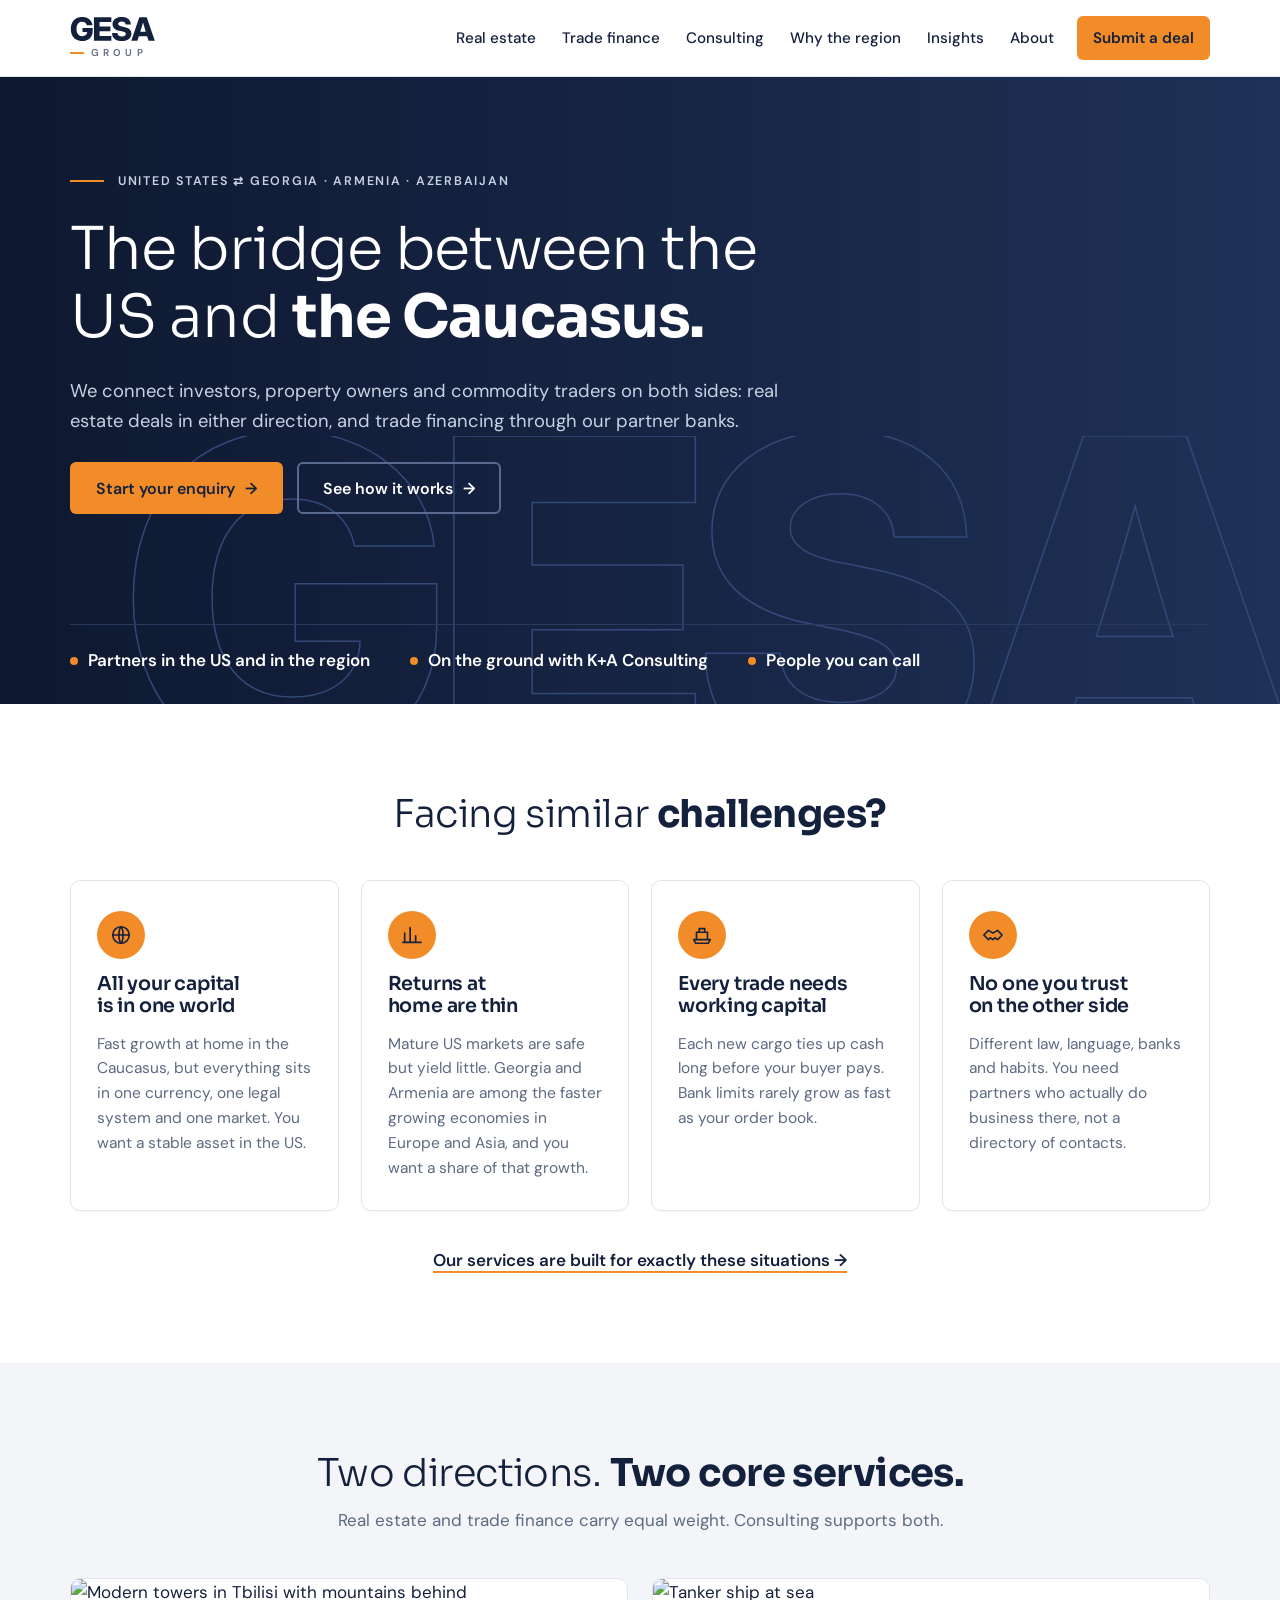
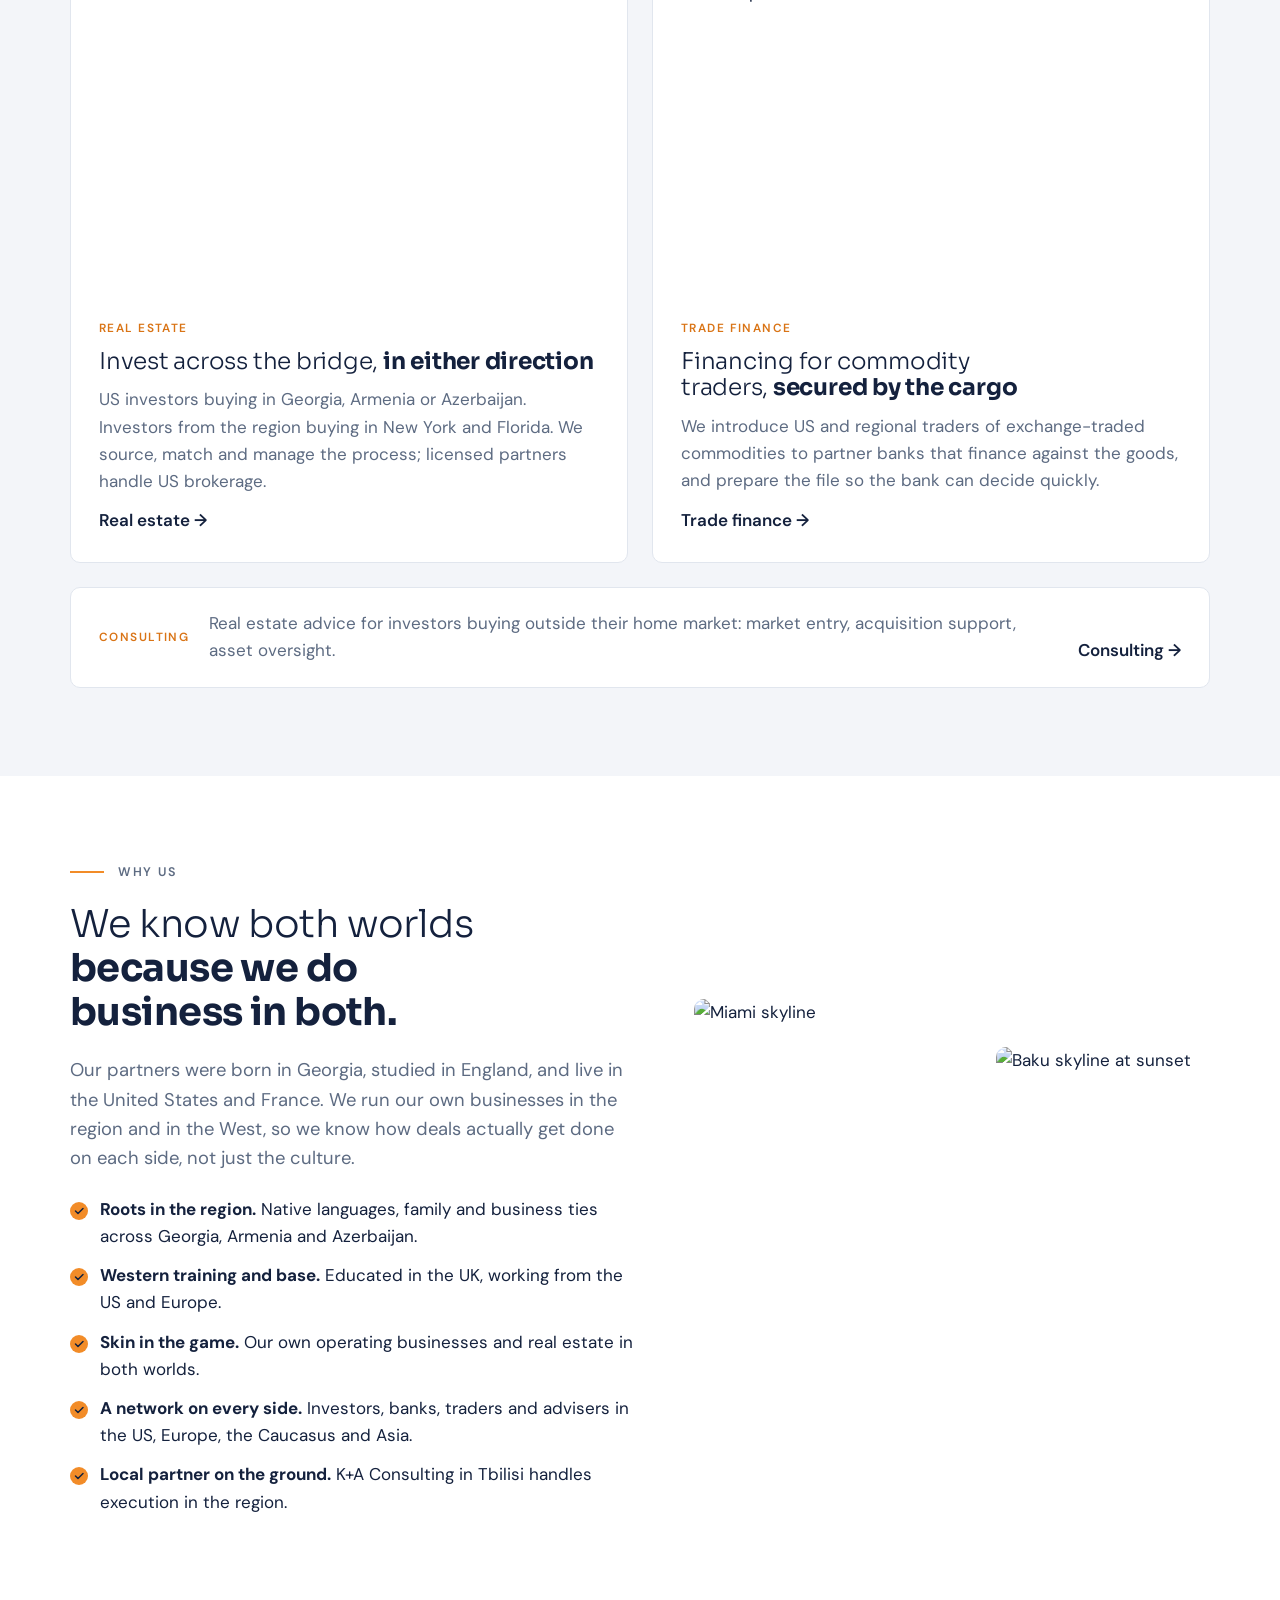
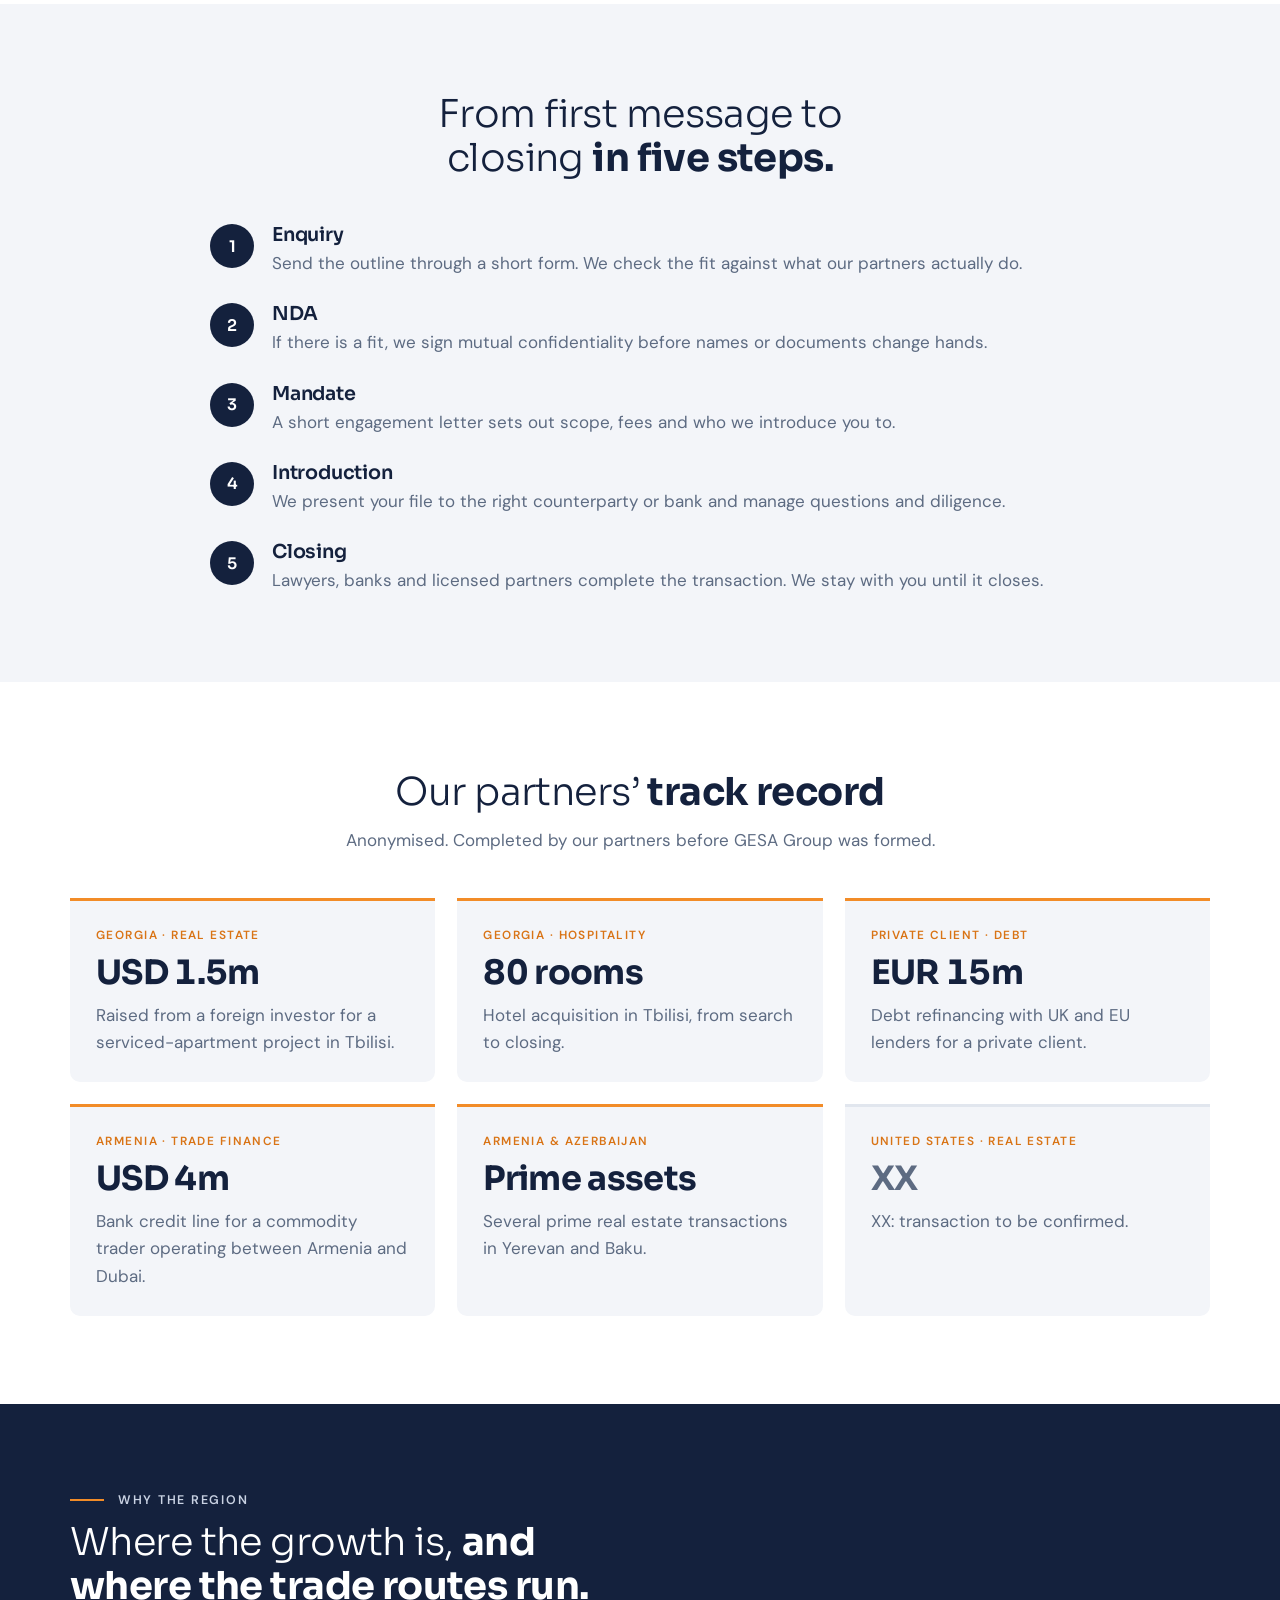
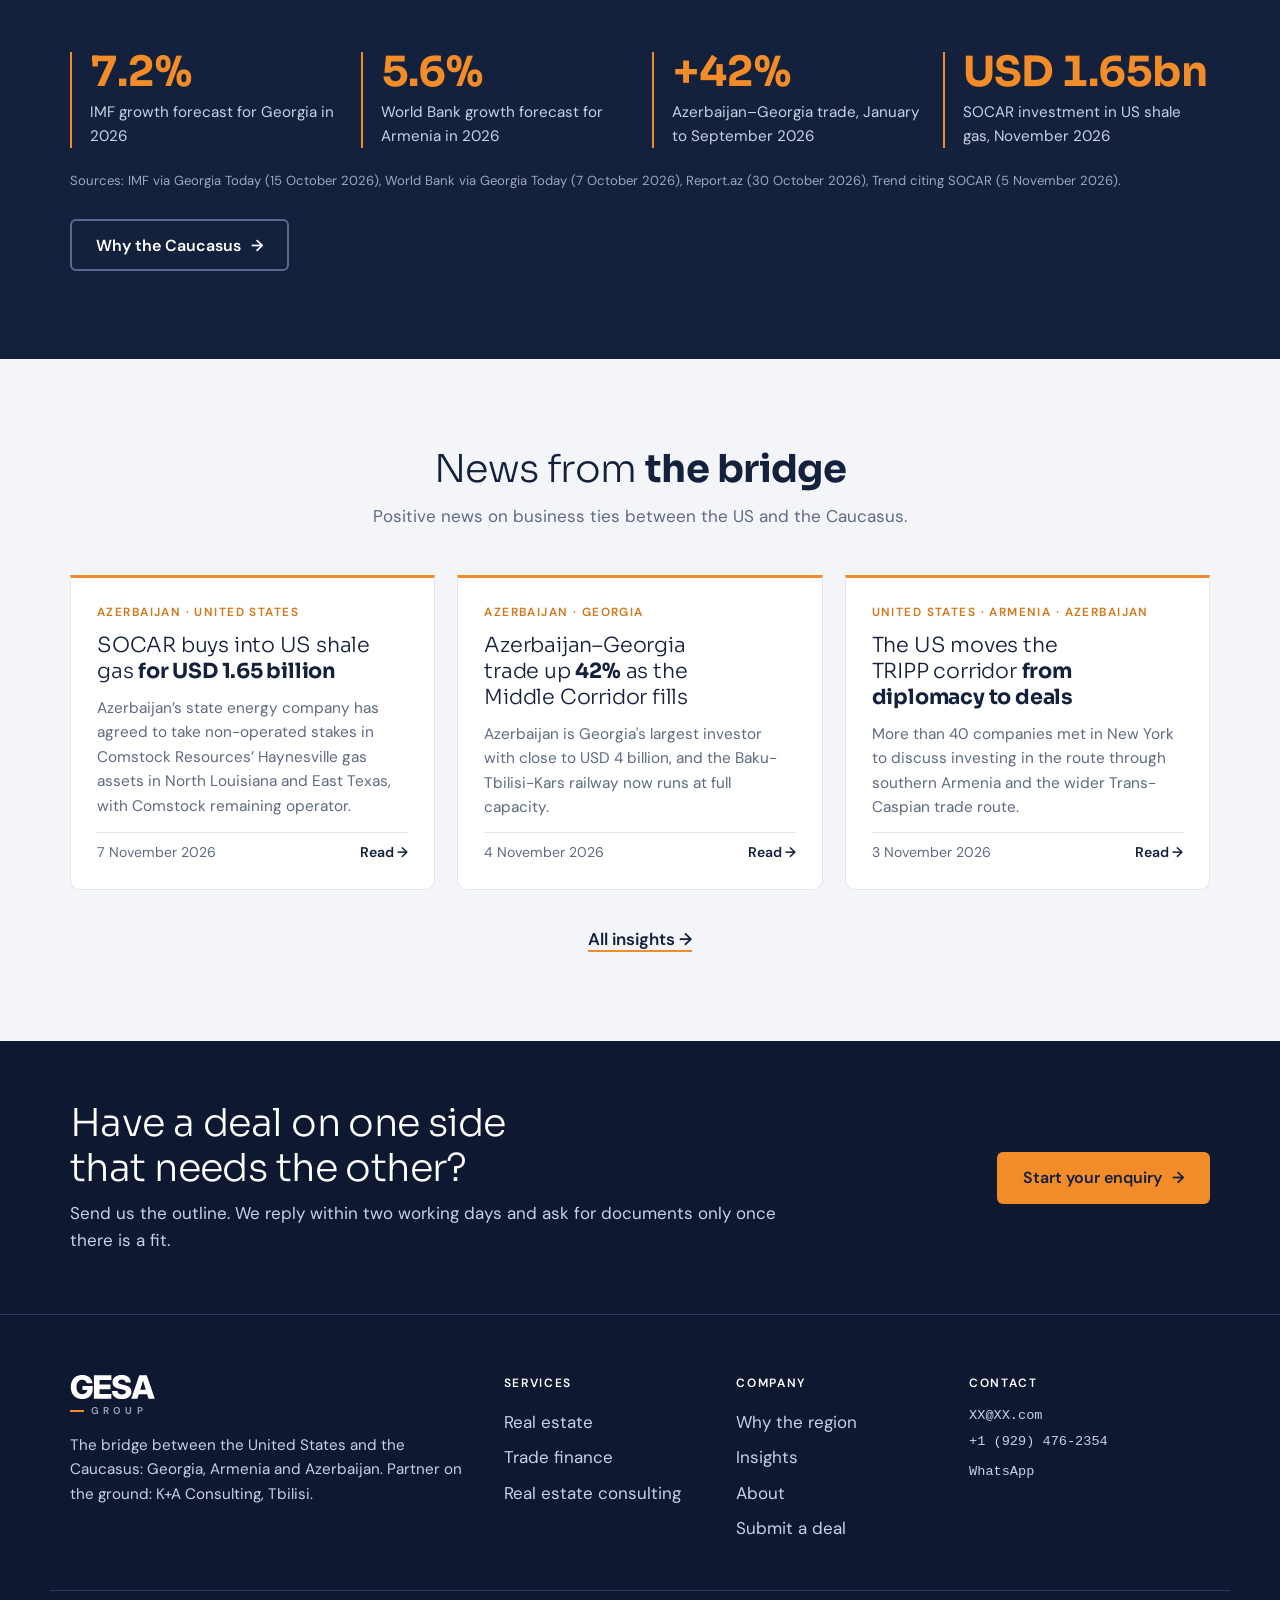
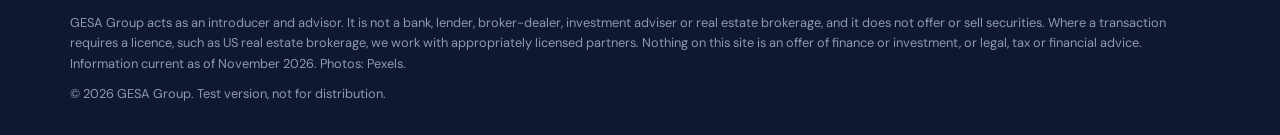
==== index.html @ 9ec2a69c "Add US phone and WhatsApp +1 (929) 476-2354 Co-Authored-By: Claude Opus 5.5 <noreply@anthropic.com> " ====
<!doctype html>
<html lang="en">
<head>
<meta charset="utf-8">
<meta name="viewport" content="width=device-width, initial-scale=1, viewport-fit=cover">
<title>GESA Group | US to the Caucasus</title>
<meta name="description" content="Real estate and trade finance introductions between the US and Georgia, Armenia and Azerbaijan.">
<meta name="robots" content="noindex, nofollow">
<link rel="icon" href="favicon.svg" type="image/svg+xml">
<link rel="preconnect" href="https://fonts.googleapis.com"><link rel="preconnect" href="https://fonts.gstatic.com" crossorigin><link rel="stylesheet" href="https://fonts.googleapis.com/css2?family=Sora:wght@300;400;600;700&family=DM+Sans:opsz,wght@9..40,400;9..40,500;9..40,600&display=swap">
<link rel="stylesheet" href="style.css?v=8">
</head>
<body>
<a class="skip" href="#main">Skip to content</a>
<header class="site-head">
  <div class="wrap head-row">
    <a class="brand" href="index.html" aria-label="GESA Group home"><svg class="brand-word" viewBox="0 -20 5412 1530" aria-hidden="true" focusable="false"><path d="M772 1514C1171 1514 1446 1259 1446 881V679H796V943H1094C1091 1097 972 1200 783 1200C548 1200 414 1032 414 746C414 459 547 290 779 290C940 290 1042 374 1069 506H1435C1402 189 1117 -24 766 -24C361 -24 52 259 52 746C52 1211 339 1514 772 1514ZM1525.08 1490H2635.08V1184H1885.08V890H2578.08V593H1885.08V306H2635.08V0H1525.08ZM3304.16 1514C3688.16 1514 3916.16 1337 3916.16 1037C3916.16 807 3773.16 676 3443.16 610L3312.16 584C3142.16 549 3071.16 504 3071.16 423C3071.16 330 3166.16 265 3302.16 265C3444.16 265 3539.16 341 3549.16 464H3882.16C3873.16 159 3654.16 -24 3297.16 -24C2947.16 -24 2711.16 163 2711.16 440C2711.16 657 2860.16 801 3151.16 861L3304.16 892C3483.16 929 3560.16 978 3560.16 1063C3560.16 1161 3459.16 1225 3307.16 1225C3135.16 1225 3030.16 1141 3025.16 998H2682.16C2682.16 1327 2907.16 1514 3304.16 1514ZM3906.24 1490H4297.24L4388.24 1203H4917.24L5005.24 1490H5407.24L4892.24 0H4418.24ZM4478.24 922 4505.24 835C4557.24 669 4605.24 506 4656.24 323C4706.24 506 4754.24 669 4803.24 835L4830.24 922Z"/></svg><span class="brand-sub" aria-hidden="true"><i></i>GROUP</span></a>
    <nav class="nav" aria-label="Main"><a href="real-estate.html">Real estate</a><a href="trade-finance.html">Trade finance</a><a href="consulting.html">Consulting</a><a href="why-the-region.html">Why the region</a><a href="insights.html">Insights</a><a href="about.html">About</a><a class="nav-cta" href="contact.html">Submit a deal</a></nav>
  </div>
</header>
<main id="main">

<section class="hero">
  <svg class="hero-letters" viewBox="0 0 5412 1490" aria-hidden="true" focusable="false"><path d="M772 1514C1171 1514 1446 1259 1446 881V679H796V943H1094C1091 1097 972 1200 783 1200C548 1200 414 1032 414 746C414 459 547 290 779 290C940 290 1042 374 1069 506H1435C1402 189 1117 -24 766 -24C361 -24 52 259 52 746C52 1211 339 1514 772 1514ZM1525.08 1490H2635.08V1184H1885.08V890H2578.08V593H1885.08V306H2635.08V0H1525.08ZM3304.16 1514C3688.16 1514 3916.16 1337 3916.16 1037C3916.16 807 3773.16 676 3443.16 610L3312.16 584C3142.16 549 3071.16 504 3071.16 423C3071.16 330 3166.16 265 3302.16 265C3444.16 265 3539.16 341 3549.16 464H3882.16C3873.16 159 3654.16 -24 3297.16 -24C2947.16 -24 2711.16 163 2711.16 440C2711.16 657 2860.16 801 3151.16 861L3304.16 892C3483.16 929 3560.16 978 3560.16 1063C3560.16 1161 3459.16 1225 3307.16 1225C3135.16 1225 3030.16 1141 3025.16 998H2682.16C2682.16 1327 2907.16 1514 3304.16 1514ZM3906.24 1490H4297.24L4388.24 1203H4917.24L5005.24 1490H5407.24L4892.24 0H4418.24ZM4478.24 922 4505.24 835C4557.24 669 4605.24 506 4656.24 323C4706.24 506 4754.24 669 4803.24 835L4830.24 922Z" vector-effect="non-scaling-stroke"/></svg>
  <div class="wrap">
    <div class="hero-copy">
      <p class="eyebrow light">United States &#8644; Georgia &middot; Armenia &middot; Azerbaijan</p>
      <h1>The bridge between the US and <b>the Caucasus.</b></h1>
      <p class="lede">We connect investors, property owners and commodity traders on both sides: real estate deals in either direction, and trade financing through our partner banks.</p>
      <div class="actions"><a class="btn btn-orange" href="contact.html">Start your enquiry <span aria-hidden="true">&rarr;</span></a><a class="btn btn-ghost" href="#how">See how it works <span aria-hidden="true">&rarr;</span></a></div>
    </div>
    <ul class="trust">
      <li>Partners in the US and in the region</li>
      <li>On the ground with K+A Consulting</li>
      <li>People you can call</li>
    </ul>
  </div>
</section>

<section class="section">
  <div class="wrap">
    <div class="section-head center"><h2>Facing similar <b>challenges?</b></h2></div>
    <div class="cards4">
      <article class="card"><span class="ic" aria-hidden="true"><svg viewBox="0 0 24 24"><circle cx="12" cy="12" r="9"/><path d="M3 12h18M12 3c3 3.5 3 14.5 0 18M12 3c-3 3.5-3 14.5 0 18"/></svg></span><h3>All your capital is in one world</h3><p>Fast growth at home in the Caucasus, but everything sits in one currency, one legal system and one market. You want a stable asset in the US.</p></article>
      <article class="card"><span class="ic" aria-hidden="true"><svg viewBox="0 0 24 24"><path d="M4 20V10M10 20V4M16 20v-7M22 20H2"/></svg></span><h3>Returns at home are thin</h3><p>Mature US markets are safe but yield little. Georgia and Armenia are among the faster growing economies in Europe and Asia, and you want a share of that growth.</p></article>
      <article class="card"><span class="ic" aria-hidden="true"><svg viewBox="0 0 24 24"><path d="M3 17l2 4h14l2-4H3zM6 17V9h12v8M9 9V5h6v4"/></svg></span><h3>Every trade needs working capital</h3><p>Each new cargo ties up cash long before your buyer pays. Bank limits rarely grow as fast as your order book.</p></article>
      <article class="card"><span class="ic" aria-hidden="true"><svg viewBox="0 0 24 24"><path d="M2 12l5-5 5 3 5-3 5 5-5 5-3-2-2 2-3-2-2 2z"/></svg></span><h3>No one you trust on the other side</h3><p>Different law, language, banks and habits. You need partners who actually do business there, not a directory of contacts.</p></article>
    </div>
    <p class="center-link"><a href="#services">Our services are built for exactly these situations <span aria-hidden="true">&rarr;</span></a></p>
  </div>
</section>

<section class="section alt" id="services">
  <div class="wrap">
    <div class="section-head center"><h2>Two directions. <b>Two core services.</b></h2><p class="muted">Real estate and trade finance carry equal weight. Consulting supports both.</p></div>
    <div class="photo-cards">
      <a class="pcard" href="real-estate.html">
        <div class="pimg"><img src="https://images.pexels.com/photos/30833301/pexels-photo-30833301.jpeg?auto=compress&cs=tinysrgb&w=1400" alt="Modern towers in Tbilisi with mountains behind" loading="lazy"></div>
        <div class="pbody"><p class="tag">Real estate</p><h3>Invest across the bridge, <b>in either direction</b></h3>
        <p>US investors buying in Georgia, Armenia or Azerbaijan. Investors from the region buying in New York and Florida. We source, match and manage the process; licensed partners handle US brokerage.</p>
        <span class="more">Real estate <span aria-hidden="true">&rarr;</span></span></div>
      </a>
      <a class="pcard" href="trade-finance.html">
        <div class="pimg"><img src="https://images.pexels.com/photos/15944128/pexels-photo-15944128.jpeg?auto=compress&cs=tinysrgb&w=1400" alt="Tanker ship at sea" loading="lazy"></div>
        <div class="pbody"><p class="tag">Trade finance</p><h3>Financing for commodity traders, <b>secured by the cargo</b></h3>
        <p>We introduce US and regional traders of exchange-traded commodities to partner banks that finance against the goods, and prepare the file so the bank can decide quickly.</p>
        <span class="more">Trade finance <span aria-hidden="true">&rarr;</span></span></div>
      </a>
    </div>
    <a class="strip" href="consulting.html"><span class="tag">Consulting</span><span>Real estate advice for investors buying outside their home market: market entry, acquisition support, asset oversight.</span><span class="more">Consulting <span aria-hidden="true">&rarr;</span></span></a>
  </div>
</section>

<section class="section why-us">
  <div class="wrap split">
    <div class="split-copy">
      <p class="eyebrow">Why us</p>
      <h2>We know both worlds <b>because we do business in both.</b></h2>
      <p class="lede">Our partners were born in Georgia, studied in England, and live in the United States and France. We run our own businesses in the region and in the West, so we know how deals actually get done on each side, not just the culture.</p>
      <ul class="checks">
        <li><b>Roots in the region.</b> Native languages, family and business ties across Georgia, Armenia and Azerbaijan.</li>
        <li><b>Western training and base.</b> Educated in the UK, working from the US and Europe.</li>
        <li><b>Skin in the game.</b> Our own operating businesses and real estate in both worlds.</li>
        <li><b>A network on every side.</b> Investors, banks, traders and advisers in the US, Europe, the Caucasus and Asia.</li>
        <li><b>Local partner on the ground.</b> K+A Consulting in Tbilisi handles execution in the region.</li>
      </ul>
    </div>
    <div class="split-img"><img src="https://images.pexels.com/photos/33664888/pexels-photo-33664888.jpeg?auto=compress&cs=tinysrgb&w=1400" alt="Miami skyline" loading="lazy"><img src="https://images.pexels.com/photos/17857195/pexels-photo-17857195.jpeg?auto=compress&cs=tinysrgb&w=1400" alt="Baku skyline at sunset" loading="lazy"></div>
  </div>
</section>

<section class="section alt" id="how">
  <div class="wrap narrow">
    <div class="section-head center"><h2>From first message to closing <b>in five steps.</b></h2></div><ol class="steps"><li><span class="num">1</span><div><h3>Enquiry</h3><p>Send the outline through a short form. We check the fit against what our partners actually do.</p></div></li><li><span class="num">2</span><div><h3>NDA</h3><p>If there is a fit, we sign mutual confidentiality before names or documents change hands.</p></div></li><li><span class="num">3</span><div><h3>Mandate</h3><p>A short engagement letter sets out scope, fees and who we introduce you to.</p></div></li><li><span class="num">4</span><div><h3>Introduction</h3><p>We present your file to the right counterparty or bank and manage questions and diligence.</p></div></li><li><span class="num">5</span><div><h3>Closing</h3><p>Lawyers, banks and licensed partners complete the transaction. We stay with you until it closes.</p></div></li></ol>
  </div>
</section>

<section class="section">
  <div class="wrap">
    <div class="section-head center"><h2>Our partners&rsquo; <b>track record</b></h2><p class="muted">Anonymised. Completed by our partners before GESA Group was formed.</p></div>
    <div class="records">
      <article class="record"><p class="tag">Georgia &middot; Real estate</p><p class="fig">USD 1.5m</p><p>Raised from a foreign investor for a serviced-apartment project in Tbilisi.</p></article>
      <article class="record"><p class="tag">Georgia &middot; Hospitality</p><p class="fig">80 rooms</p><p>Hotel acquisition in Tbilisi, from search to closing.</p></article>
      <article class="record"><p class="tag">Private client &middot; Debt</p><p class="fig">EUR 15m</p><p>Debt refinancing with UK and EU lenders for a private client.</p></article>
      <article class="record"><p class="tag">Armenia &middot; Trade finance</p><p class="fig">USD 4m</p><p>Bank credit line for a commodity trader operating between Armenia and Dubai.</p></article>
      <article class="record"><p class="tag">Armenia &amp; Azerbaijan</p><p class="fig">Prime assets</p><p>Several prime real estate transactions in Yerevan and Baku.</p></article>
      <article class="record ph"><p class="tag">United States &middot; Real estate</p><p class="fig">XX</p><p>XX: transaction to be confirmed.</p></article>
    </div>
  </div>
</section>

<section class="section navy">
  <div class="wrap">
    <div class="section-head"><p class="eyebrow light">Why the region</p><h2>Where the growth is, <b>and where the trade routes run.</b></h2></div>
    <div class="stats">
      <div><p class="big">7.2%</p><p>IMF growth forecast for Georgia in 2026</p></div>
      <div><p class="big">5.6%</p><p>World Bank growth forecast for Armenia in 2026</p></div>
      <div><p class="big">+42%</p><p>Azerbaijan&ndash;Georgia trade, January to September 2026</p></div>
      <div><p class="big">USD 1.65bn</p><p>SOCAR investment in US shale gas, November 2026</p></div>
    </div>
    <p class="note">Sources: IMF via Georgia Today (15 October 2026), World Bank via Georgia Today (7 October 2026), Report.az (30 October 2026), Trend citing SOCAR (5 November 2026).</p>
    <a class="btn btn-ghost" href="why-the-region.html">Why the Caucasus <span aria-hidden="true">&rarr;</span></a>
  </div>
</section>
<section class="section alt">
  <div class="wrap">
    <div class="section-head center"><h2>News from <b>the bridge</b></h2><p class="muted">Positive news on business ties between the US and the Caucasus.</p></div>
    <div class="ins-grid"><a class="ins-card" href="insights-socar-comstock-haynesville.html">
  <p class="tag">Azerbaijan &middot; United States</p>
  <h3>SOCAR buys into US shale gas <b>for USD 1.65 billion</b></h3>
  <p>Azerbaijan&rsquo;s state energy company has agreed to take non-operated stakes in Comstock Resources&rsquo; Haynesville gas assets in North Louisiana and East Texas, with Comstock remaining operator.</p>
  <p class="ins-meta"><time datetime="2026-11-07">7 November 2026</time><span class="more">Read <span aria-hidden="true">&rarr;</span></span></p>
</a><a class="ins-card" href="insights-azerbaijan-georgia-trade-up-42.html">
  <p class="tag">Azerbaijan &middot; Georgia</p>
  <h3>Azerbaijan&ndash;Georgia trade up <b>42%</b> as the Middle Corridor fills</h3>
  <p>Azerbaijan is Georgia's largest investor with close to USD 4 billion, and the Baku-Tbilisi-Kars railway now runs at full capacity.</p>
  <p class="ins-meta"><time datetime="2026-11-04">4 November 2026</time><span class="more">Read <span aria-hidden="true">&rarr;</span></span></p>
</a><a class="ins-card" href="insights-tripp-corridor-from-diplomacy-to-deals.html">
  <p class="tag">United States &middot; Armenia &middot; Azerbaijan</p>
  <h3>The US moves the TRIPP corridor <b>from diplomacy to deals</b></h3>
  <p>More than 40 companies met in New York to discuss investing in the route through southern Armenia and the wider Trans-Caspian trade route.</p>
  <p class="ins-meta"><time datetime="2026-11-03">3 November 2026</time><span class="more">Read <span aria-hidden="true">&rarr;</span></span></p>
</a></div>
    <p class="center-link"><a href="insights.html">All insights <span aria-hidden="true">&rarr;</span></a></p>
  </div>
</section>
<section class="cta-band"><div class="wrap cta-row">
  <div><h2>Have a deal on one side that needs the other?</h2><p>Send us the outline. We reply within two working days and ask for documents only once there is a fit.</p></div>
  <a class="btn btn-orange" href="contact.html">Start your enquiry <span aria-hidden="true">&rarr;</span></a>
</div></section>

</main>
<footer class="site-foot">
  <div class="wrap foot-grid">
    <div class="foot-brand">
      <a class="brand" href="index.html" aria-label="GESA Group home"><svg class="brand-word" viewBox="0 -20 5412 1530" aria-hidden="true" focusable="false"><path d="M772 1514C1171 1514 1446 1259 1446 881V679H796V943H1094C1091 1097 972 1200 783 1200C548 1200 414 1032 414 746C414 459 547 290 779 290C940 290 1042 374 1069 506H1435C1402 189 1117 -24 766 -24C361 -24 52 259 52 746C52 1211 339 1514 772 1514ZM1525.08 1490H2635.08V1184H1885.08V890H2578.08V593H1885.08V306H2635.08V0H1525.08ZM3304.16 1514C3688.16 1514 3916.16 1337 3916.16 1037C3916.16 807 3773.16 676 3443.16 610L3312.16 584C3142.16 549 3071.16 504 3071.16 423C3071.16 330 3166.16 265 3302.16 265C3444.16 265 3539.16 341 3549.16 464H3882.16C3873.16 159 3654.16 -24 3297.16 -24C2947.16 -24 2711.16 163 2711.16 440C2711.16 657 2860.16 801 3151.16 861L3304.16 892C3483.16 929 3560.16 978 3560.16 1063C3560.16 1161 3459.16 1225 3307.16 1225C3135.16 1225 3030.16 1141 3025.16 998H2682.16C2682.16 1327 2907.16 1514 3304.16 1514ZM3906.24 1490H4297.24L4388.24 1203H4917.24L5005.24 1490H5407.24L4892.24 0H4418.24ZM4478.24 922 4505.24 835C4557.24 669 4605.24 506 4656.24 323C4706.24 506 4754.24 669 4803.24 835L4830.24 922Z"/></svg><span class="brand-sub" aria-hidden="true"><i></i>GROUP</span></a>
      <p>The bridge between the United States and the Caucasus: Georgia, Armenia and Azerbaijan. Partner on the ground: K+A Consulting, Tbilisi.</p>
    </div>
    <div><h4>Services</h4><a href="real-estate.html">Real estate</a><a href="trade-finance.html">Trade finance</a><a href="consulting.html">Real estate consulting</a></div>
    <div><h4>Company</h4><a href="why-the-region.html">Why the region</a><a href="insights.html">Insights</a><a href="about.html">About</a><a href="contact.html">Submit a deal</a></div>
    <div><h4>Contact</h4><p class="mono">XX@XX.com</p><p class="mono"><a href="tel:+19294762354">+1 (929) 476-2354</a></p><p class="mono"><a href="https://wa.me/19294762354" target="_blank" rel="noopener">WhatsApp</a></p></div>
  </div>
  <div class="wrap legal">
    <p>GESA Group acts as an introducer and advisor. It is not a bank, lender, broker-dealer, investment adviser or real estate brokerage, and it does not offer or sell securities. Where a transaction requires a licence, such as US real estate brokerage, we work with appropriately licensed partners. Nothing on this site is an offer of finance or investment, or legal, tax or financial advice. Information current as of November 2026. Photos: Pexels.</p>
    <p>&copy; 2026 GESA Group. Test version, not for distribution.</p>
  </div>
</footer>
</body>
</html>
---- style.css ----
/* Layout: deep navy gradient hero with oversized outlined GESA letters, white and pale-grey bands, one warm orange accent (single light look). */
:root{
  --navy:#14213D;
  --navy-deep:#0E1830;
  --navy-line:#2A3A5E;
  --orange:#F28C28;
  --orange-dark:#D97416;
  --ink:#14213D;
  --muted:#5D6B82;
  --bg:#FFFFFF;
  --band:#F3F5F9;
  --line:#E1E6EE;
  --display:"Sora","Avenir Next","Segoe UI",Arial,sans-serif;
  --body:"DM Sans","Helvetica Neue",Arial,sans-serif;
  --mono:ui-monospace,"SF Mono",Menlo,Consolas,monospace;
  --max:1180px;
  color-scheme:light;
}
*{box-sizing:border-box}
html{-webkit-text-size-adjust:100%;scroll-behavior:smooth}
body{margin:0;background:var(--bg);color:var(--ink);font-family:var(--body);font-size:17px;line-height:1.6}
img{max-width:100%;display:block}
a{color:inherit}
:focus-visible{outline:2px solid var(--orange);outline-offset:3px;border-radius:4px}
.skip{position:absolute;left:-9999px}.skip:focus{left:16px;top:16px;background:#fff;padding:8px 12px;z-index:60}
@media (prefers-reduced-motion: reduce){html{scroll-behavior:auto}*{animation:none!important;transition:none!important}}

.wrap{max-width:var(--max);margin:0 auto;padding-left:max(20px, env(safe-area-inset-left, 0px));padding-right:max(20px, env(safe-area-inset-right, 0px))}
.narrow{max-width:900px}

h1,h2,h3{font-family:var(--display);font-weight:300;line-height:1.15;margin:0;letter-spacing:-.015em;text-wrap:balance}
h1 b,h2 b,h3 b{font-weight:700}
h1{font-size:clamp(2.2rem,4.8vw,3.7rem)}
h2{font-size:clamp(1.75rem,3vw,2.5rem)}
h3{font-size:1.2rem;font-weight:600;letter-spacing:-.01em}
p{margin:0}
.lede{font-size:1.15rem;color:var(--muted);max-width:60ch}
.muted{color:var(--muted)}
.small{font-size:.86rem}
.mono{font-family:var(--mono);font-size:.85rem}
.eyebrow{display:flex;align-items:center;gap:14px;font:600 .78rem var(--body);text-transform:uppercase;letter-spacing:.14em;color:var(--muted)}
.eyebrow::before{content:"";width:34px;height:2px;background:var(--orange)}
.eyebrow.light{color:#C9D2E3}
.tag{font:600 .74rem var(--body);text-transform:uppercase;letter-spacing:.12em;color:var(--orange-dark)}

/* header */
.site-head{position:sticky;top:env(safe-area-inset-top, 0px);z-index:30;background:#fff;border-bottom:1px solid var(--line)}
body::before{content:"";position:fixed;inset:0 0 auto;height:env(safe-area-inset-top, 0px);z-index:31;background:#fff}
.head-row{display:flex;align-items:center;justify-content:space-between;gap:18px;min-height:76px;flex-wrap:wrap}
.brand{display:inline-grid;justify-items:start;gap:5px;text-decoration:none;color:var(--navy)}
.brand-word{height:24px;width:auto;display:block}
.brand-word path{fill:currentColor}
.brand-sub{display:flex;align-items:center;gap:7px;font:600 .62rem var(--body);letter-spacing:.42em;color:var(--muted)}
.brand-sub i{width:14px;height:2px;background:var(--orange)}
.nav{display:flex;align-items:center;gap:4px;flex-wrap:wrap}
.nav a{text-decoration:none;padding:8px 11px;border-radius:6px;font-weight:500;font-size:.95rem;color:var(--ink)}
.nav a:hover{color:var(--orange-dark)}
.nav a[aria-current="page"]{color:var(--orange-dark)}
.nav a.nav-cta{background:var(--orange);color:var(--navy);font-weight:600;margin-left:8px;padding:10px 16px}
.nav a.nav-cta:hover{background:var(--orange-dark);color:#fff}
@media (max-width:980px){
  .head-row{padding-block:10px;gap:8px}
  .nav{width:100%;flex-wrap:nowrap;overflow-x:auto;margin-inline:-8px;padding-bottom:4px;scrollbar-width:none}
  .nav a{white-space:nowrap}
}

/* buttons */
.actions{display:flex;gap:14px;flex-wrap:wrap}
.btn{display:inline-flex;align-items:center;gap:10px;min-height:52px;padding:0 24px;border-radius:6px;font:600 1rem var(--body);text-decoration:none;cursor:pointer;border:2px solid transparent;transition:background .2s,color .2s,border-color .2s}
.btn-orange{background:var(--orange);color:var(--navy)}
.btn-orange:hover{background:var(--orange-dark);color:#fff}
.btn-ghost{border-color:#5A6A8E;color:#fff;background:transparent}
.btn-ghost:hover{border-color:#fff}

/* hero */
.hero{position:relative;background:linear-gradient(90deg,var(--navy-deep),#1F3157);color:#fff;padding-block:96px 0;overflow:hidden}
.hero .wrap{position:relative;z-index:1}
.hero-copy{display:grid;gap:26px;max-width:760px;padding-bottom:110px}
.hero .lede{color:#C9D2E3}
.hero-letters{position:absolute;right:-1.5%;bottom:-9%;width:min(1240px,92%);height:auto;pointer-events:none}
.hero-letters path{fill:none;stroke:#33497A;stroke-width:1.5}
.hero-letters{animation:rise 1.6s ease-out both}
@keyframes rise{from{opacity:0;transform:translateY(24px)}to{opacity:1;transform:none}}
.trust{list-style:none;margin:0;padding:22px 0 30px;border-top:1px solid var(--navy-line);display:flex;gap:14px 40px;flex-wrap:wrap}
.trust li{display:flex;align-items:center;gap:10px;font-weight:600}
.trust li::before{content:"";width:8px;height:8px;border-radius:50%;background:var(--orange)}
@media (max-width:640px){.hero{padding-top:56px}.hero-copy{padding-bottom:70px}.hero-letters{width:150%;right:-30%;bottom:-4%}}

/* sections */
.section{padding-block:88px}
.section.alt{background:var(--band)}
.section.navy{background:var(--navy);color:#fff}
.section-head{display:grid;gap:12px;margin-bottom:44px;max-width:64ch}
.section-head.center{text-align:center;margin-inline:auto}
.center{justify-content:center;text-align:center}
.center-link{text-align:center;margin-top:36px;font-weight:600}
.center-link a{color:var(--navy);text-decoration:none;border-bottom:2px solid var(--orange)}
.center-p{text-align:center;max-width:64ch;margin:0 auto 14px}
@media (max-width:640px){.section{padding-block:60px}}

/* cards */
.cards4{display:grid;grid-template-columns:repeat(4,minmax(0,1fr));gap:22px}
.cards3{display:grid;grid-template-columns:repeat(3,minmax(0,1fr));gap:22px}
.card{background:#fff;border:1px solid var(--line);border-radius:10px;padding:30px 26px;display:grid;gap:14px;align-content:start;box-shadow:0 1px 2px rgba(20,33,61,.04)}
.card p{color:var(--muted);font-size:.97rem}
.ic{width:48px;height:48px;border-radius:50%;background:var(--orange);display:grid;place-items:center}
.ic svg{width:22px;height:22px;fill:none;stroke:var(--navy);stroke-width:1.8;stroke-linecap:round;stroke-linejoin:round}
@media (max-width:1000px){.cards4{grid-template-columns:repeat(2,minmax(0,1fr))}}
@media (max-width:900px){.cards3{grid-template-columns:repeat(2,minmax(0,1fr))}}
@media (max-width:600px){.cards4,.cards3{grid-template-columns:1fr}}

/* photo cards */
.photo-cards{display:grid;grid-template-columns:repeat(2,minmax(0,1fr));gap:24px}
.pcard{background:#fff;border-radius:10px;overflow:hidden;text-decoration:none;display:flex;flex-direction:column;border:1px solid var(--line);transition:transform .25s,box-shadow .25s}
.pcard:hover{transform:translateY(-3px);box-shadow:0 14px 30px rgba(20,33,61,.12)}
.pimg{aspect-ratio:16/9;overflow:hidden;max-width:100%}
.pimg img{width:100%;height:100%;object-fit:cover;transition:transform .5s}
.pcard:hover .pimg img{transform:scale(1.04)}
.pbody{padding:28px;display:flex;flex-direction:column;gap:12px;flex:1}
.pbody h3{font-size:1.45rem;font-weight:300}
.pbody p:not(.tag){color:var(--muted)}
.more{margin-top:auto;font-weight:600;color:var(--navy)}
.strip{margin-top:24px;display:flex;align-items:center;gap:20px;flex-wrap:wrap;background:#fff;border:1px solid var(--line);border-radius:10px;padding:22px 28px;text-decoration:none}
.strip span:nth-child(2){flex:1;min-width:240px;color:var(--muted)}
@media (max-width:820px){.photo-cards{grid-template-columns:1fr}}

/* split */
.split{display:grid;grid-template-columns:minmax(0,1.1fr) minmax(0,1fr);gap:56px;align-items:center}
.split.rev{grid-template-columns:minmax(0,.9fr) minmax(0,1.1fr)}
.split-copy{display:grid;gap:22px;min-width:0}
.split-copy .steps{margin-top:0}
.split-copy .section-head{margin-bottom:8px;text-align:left}
.split-img{display:grid;grid-template-columns:1fr 1fr;gap:16px}
.split-img img{width:100%;aspect-ratio:3/4;object-fit:cover;border-radius:10px}
.split-img img:nth-child(2){margin-top:48px}
.split-img.one{grid-template-columns:1fr}
.split-img.one img{aspect-ratio:4/3}
@media (max-width:900px){.split,.split.rev{grid-template-columns:1fr;gap:36px}.split-img img:nth-child(2){margin-top:24px}}

.checks{list-style:none;margin:0;padding:0;display:grid;gap:12px}
.checks li{position:relative;padding-left:30px}
.checks li::before{content:"";position:absolute;left:0;top:.35em;width:18px;height:18px;border-radius:50%;background:var(--orange) url("data:image/svg+xml,%3Csvg xmlns='http://www.w3.org/2000/svg' viewBox='0 0 24 24' fill='none' stroke='%2314213D' stroke-width='3' stroke-linecap='round' stroke-linejoin='round'%3E%3Cpath d='M5 12l5 5L20 7'/%3E%3C/svg%3E") center/12px no-repeat}

/* steps */
.steps{list-style:none;margin:0;padding:0;display:grid;gap:26px}
.steps li{display:grid;grid-template-columns:44px minmax(0,1fr);gap:18px;align-items:start}
.num{width:44px;height:44px;border-radius:50%;background:var(--navy);color:#fff;display:grid;place-items:center;font:600 1rem var(--display)}
.steps h3{margin-bottom:4px}
.steps p{color:var(--muted)}

/* records */
.records{display:grid;grid-template-columns:repeat(3,minmax(0,1fr));gap:22px}
.record{border-top:3px solid var(--orange);background:var(--band);padding:26px;display:grid;gap:8px;align-content:start;border-radius:0 0 10px 10px}
.record .fig{font:700 2.1rem var(--display);letter-spacing:-.02em;font-variant-numeric:tabular-nums}
.record p:last-child{color:var(--muted)}
.record.ph{border-top-color:var(--line)}
.record.ph .fig{color:var(--muted)}
@media (max-width:900px){.records{grid-template-columns:repeat(2,minmax(0,1fr))}}
@media (max-width:560px){.records{grid-template-columns:1fr}}

/* stats */
.stats{display:grid;grid-template-columns:repeat(4,minmax(0,1fr));gap:24px;margin-bottom:22px}
.stats div{border-left:2px solid var(--orange);padding-left:18px;display:grid;gap:6px;align-content:start}
.stats .big{font:700 2.6rem var(--display);letter-spacing:-.02em;color:var(--orange);font-variant-numeric:tabular-nums;line-height:1}
.stats p:not(.big){color:#C9D2E3;font-size:.95rem}
.stats.light p:not(.big){color:var(--muted)}
.stats.light .big{color:var(--navy)}
.note{font-size:.82rem;color:#9AA8C2;margin-bottom:28px}
.note.dark{color:var(--muted);margin:24px 0 0}
@media (max-width:900px){.stats{grid-template-columns:repeat(2,minmax(0,1fr))}}
@media (max-width:480px){.stats{grid-template-columns:1fr}}

/* page hero */
.page-hero{background:linear-gradient(90deg,var(--navy-deep),#1F3157);color:#fff;padding-block:64px}
.ph-grid{display:grid;gap:40px;align-items:center}
.page-hero.has-img .ph-grid{grid-template-columns:minmax(0,1.15fr) minmax(0,1fr)}
.ph-copy{display:grid;gap:22px;max-width:760px}
.page-hero .lede{color:#C9D2E3}
.page-hero .eyebrow{color:#C9D2E3}
.ph-img img{width:100%;aspect-ratio:4/3;object-fit:cover;border-radius:10px}
@media (max-width:900px){.page-hero.has-img .ph-grid{grid-template-columns:1fr}.ph-img{order:2}}

/* two-col */
.two-col{display:grid;grid-template-columns:repeat(2,minmax(0,1fr));gap:24px}
.col-card{border:1px solid var(--line);border-radius:10px;padding:32px;display:grid;gap:16px;align-content:start}
.col-card h3{font-size:1.4rem;font-weight:300}
@media (max-width:820px){.two-col{grid-template-columns:1fr}}

/* countries */
.countries{display:grid;grid-template-columns:repeat(5,minmax(0,1fr));gap:18px}
.country{background:var(--band);border-radius:10px;padding:24px;display:grid;gap:14px;align-content:start}
.country .checks li{font-size:.92rem;color:var(--muted)}
@media (max-width:1100px){.countries{grid-template-columns:repeat(3,minmax(0,1fr))}}
@media (max-width:760px){.countries{grid-template-columns:repeat(2,minmax(0,1fr))}}
@media (max-width:520px){.countries{grid-template-columns:1fr}}

/* chips */
.chips{display:flex;flex-wrap:wrap;gap:10px}
.chips span{padding:10px 18px;border-radius:999px;background:#fff;border:1px solid var(--line);font-weight:500;font-size:.95rem}

/* faq */
.faq{border-top:1px solid var(--line)}
.faq details{border-bottom:1px solid var(--line)}
.faq summary{cursor:pointer;list-style:none;padding:20px 0;font-weight:600;display:flex;justify-content:space-between;gap:16px}
.faq summary::-webkit-details-marker{display:none}
.faq summary::after{content:"+";font-size:1.5rem;line-height:1;color:var(--orange-dark)}
.faq details[open] summary::after{content:"\2212"}
.faq details p{padding-bottom:20px;color:var(--muted);max-width:68ch}

/* team */
.team{display:grid;grid-template-columns:repeat(2,minmax(0,1fr));gap:22px;max-width:820px;margin:0 auto}
.person{border:1px solid var(--line);border-radius:10px;padding:30px;display:grid;gap:8px;justify-items:start}
.avatar{width:72px;height:72px;border-radius:50%;background:var(--band);color:var(--muted);display:grid;place-items:center;font-weight:600;margin-bottom:6px}
.person.ph h3{color:var(--muted)}
@media (max-width:640px){.team{grid-template-columns:1fr}}

/* cta band */
.cta-band{background:var(--navy-deep);color:#fff}
.cta-row{display:flex;align-items:center;justify-content:space-between;gap:30px;flex-wrap:wrap;padding-block:60px}
.cta-row>div{display:grid;gap:10px;max-width:62ch;min-width:0}
.cta-row p{color:#C9D2E3}

/* forms */
.tabs{display:flex;gap:8px;flex-wrap:wrap;margin-bottom:22px}
.tabs button{font:600 .95rem var(--body);padding:11px 18px;border-radius:6px;border:2px solid var(--line);background:#fff;color:var(--ink);cursor:pointer}
.tabs button[aria-selected="true"]{background:var(--navy);border-color:var(--navy);color:#fff}
.enquiry{border:1px solid var(--line);border-radius:10px;padding:34px;display:grid;gap:18px;box-shadow:0 1px 2px rgba(20,33,61,.04)}
.fields{display:grid;grid-template-columns:repeat(2,minmax(0,1fr));gap:16px 20px}
.fields label{display:grid;gap:6px;font-size:.9rem;font-weight:600;min-width:0}
.fields label.full{grid-column:1/-1}
.fields input,.fields select,.fields textarea{font:400 1rem var(--body);color:var(--ink);background:#fff;border:1px solid #CBD3DF;border-radius:6px;padding:12px 14px;width:100%}
.fields input:focus,.fields select:focus,.fields textarea:focus{outline:2px solid var(--orange);outline-offset:0;border-color:var(--orange)}
.consent{display:flex;gap:10px;align-items:flex-start;font-size:.92rem;color:var(--muted)}
.consent input{margin-top:5px;accent-color:var(--orange)}
.enquiry .btn{justify-self:start}
.hp{position:absolute;left:-9999px}
@media (max-width:640px){.fields{grid-template-columns:1fr}.enquiry{padding:22px}}
.contact-list{margin:0;border-top:1px solid var(--line)}
.contact-list div{display:flex;justify-content:space-between;gap:16px;flex-wrap:wrap;padding:16px 0;border-bottom:1px solid var(--line)}
.contact-list dt{color:var(--muted)}
.contact-list dd{margin:0;user-select:all}

/* footer */
.site-foot{background:var(--navy-deep);color:#C9D2E3;padding-block:60px 30px;border-top:1px solid var(--navy-line)}
.site-foot .brand{color:#fff}
.site-foot .brand-sub{color:#9AA8C2}
.foot-grid{display:grid;grid-template-columns:2fr 1fr 1fr 1.2fr;gap:32px}
.foot-grid h4{font:600 .75rem var(--body);text-transform:uppercase;letter-spacing:.14em;color:#fff;margin:0 0 14px}
.foot-grid a:not(.brand){display:block;text-decoration:none;padding-block:4px}
.foot-grid a:not(.brand):hover{color:var(--orange)}
.foot-brand{display:grid;gap:16px;align-content:start}
.foot-brand p{max-width:44ch;font-size:.95rem}
.legal{margin-top:44px;padding-top:22px;border-top:1px solid var(--navy-line);display:grid;gap:10px;font-size:.8rem;color:#8D9AB3}
@media (max-width:820px){.foot-grid{grid-template-columns:1fr 1fr}.foot-brand{grid-column:1/-1}}

/* insights */
.ins-grid{display:grid;grid-template-columns:repeat(3,minmax(0,1fr));gap:22px}
.ins-grid.two{grid-template-columns:repeat(2,minmax(0,1fr));max-width:880px;margin:0 auto}
.ins-card{background:#fff;border:1px solid var(--line);border-top:3px solid var(--orange);border-radius:0 0 10px 10px;padding:26px;display:flex;flex-direction:column;gap:12px;text-decoration:none;transition:transform .25s,box-shadow .25s}
.ins-card:hover{transform:translateY(-3px);box-shadow:0 14px 30px rgba(20,33,61,.1)}
.ins-card h3{font-size:1.3rem;font-weight:300;line-height:1.25}
.ins-card p:not(.tag):not(.ins-meta){color:var(--muted);font-size:.96rem}
.ins-meta{margin-top:auto;display:flex;justify-content:space-between;gap:12px;font-size:.88rem;color:var(--muted);padding-top:8px;border-top:1px solid var(--line)}
@media (max-width:960px){.ins-grid{grid-template-columns:repeat(2,minmax(0,1fr))}}
@media (max-width:620px){.ins-grid,.ins-grid.two{grid-template-columns:1fr}}

.article{max-width:780px}
.article h2{font-size:1.6rem;margin:40px 0 14px}
.article p{margin-bottom:16px;font-size:1.06rem;line-height:1.7}
.article .figs{margin:0 0 12px}
.article .figs .big{font-size:2.2rem}
.article .checks{margin-bottom:16px}
.article .risk{background:var(--band);border-left:3px solid var(--navy);padding:16px 20px;border-radius:0 8px 8px 0;font-size:.98rem}
.help-box{background:var(--navy);color:#fff;border-radius:10px;padding:30px;margin:40px 0 10px;display:grid;gap:14px;justify-items:start}
.help-box h2{margin:0;font-size:1.5rem}
.help-box p{color:#C9D2E3;margin:0}
.src-h{font-size:1.2rem!important}
.src{margin:0 0 10px;padding-left:20px;display:grid;gap:8px;font-size:.95rem;color:var(--muted)}
.src a{color:var(--navy);font-weight:600}
.back{font-weight:600;color:var(--navy);text-decoration:none;border-bottom:2px solid var(--orange)}
.countries.three{grid-template-columns:repeat(3,minmax(0,1fr))}
@media (max-width:860px){.countries.three{grid-template-columns:1fr}}
.contact-list dd a{color:var(--navy);text-decoration:none;border-bottom:1px solid var(--orange)}
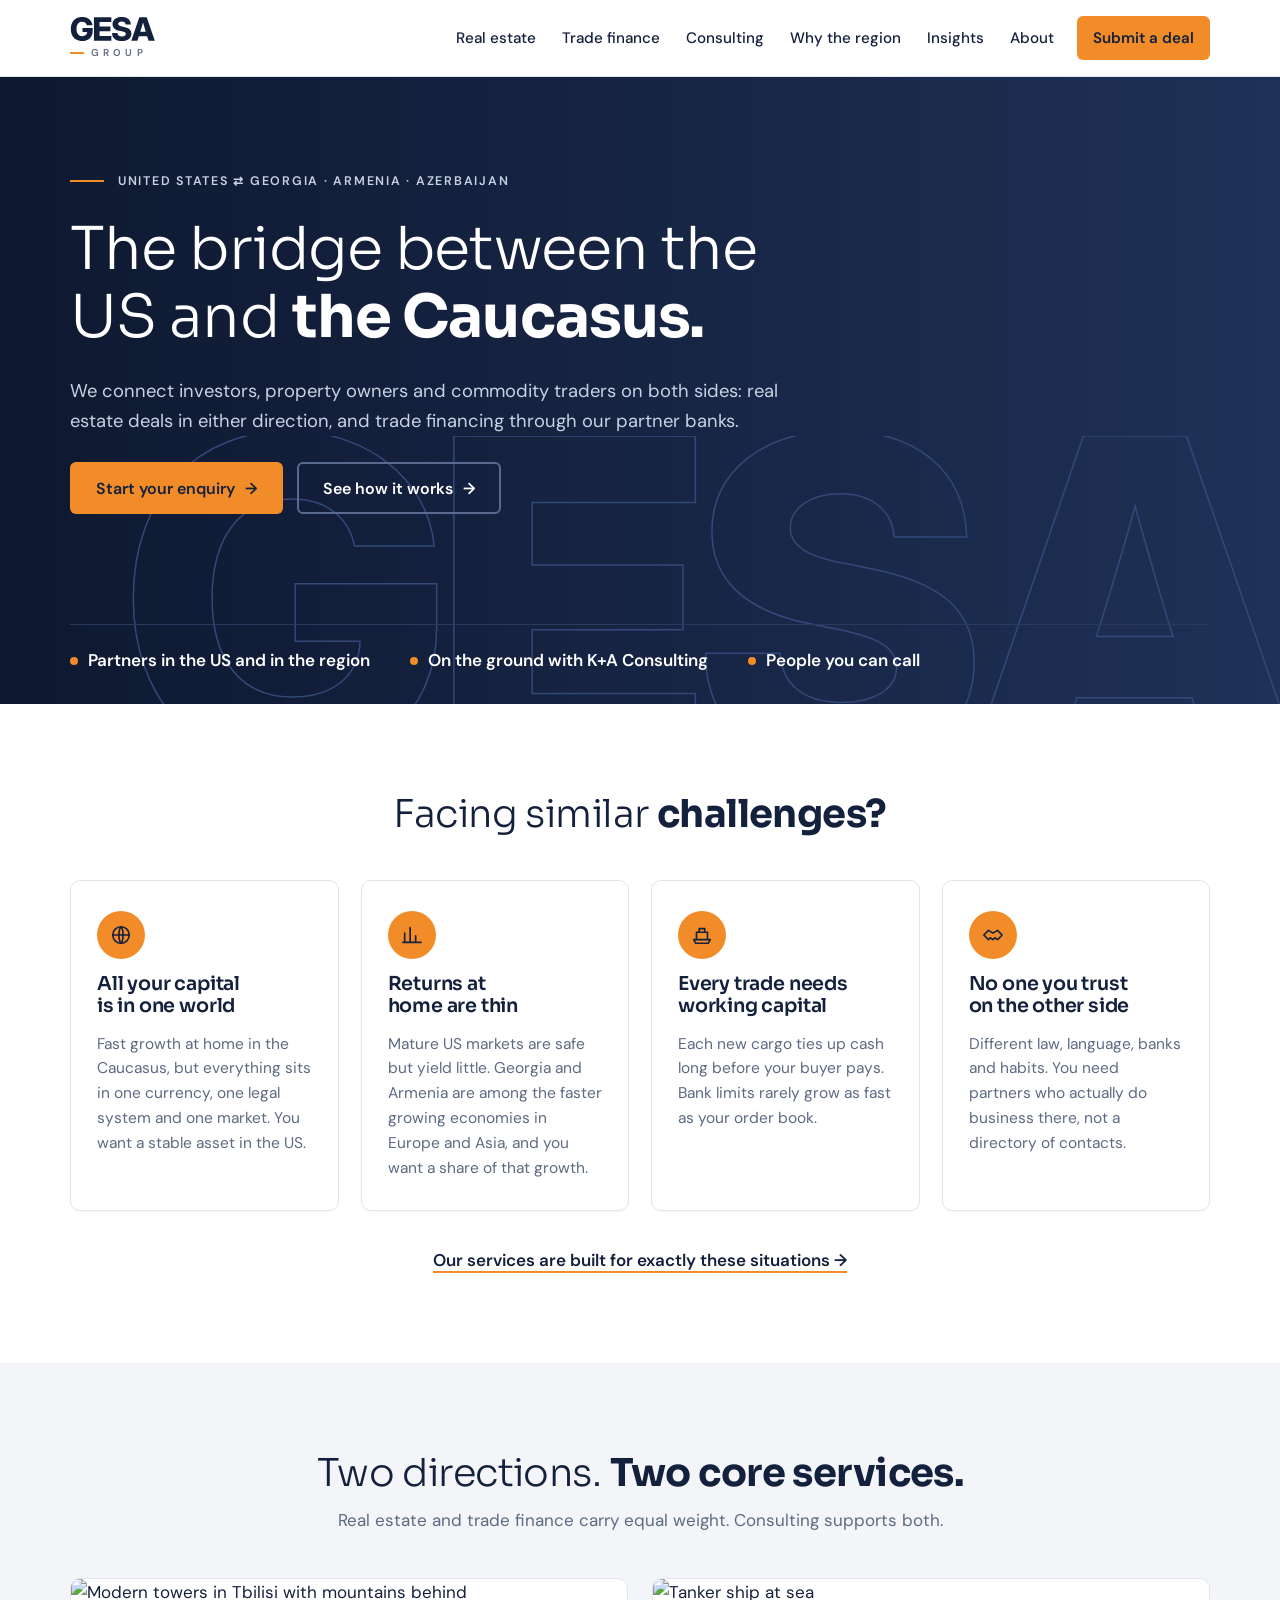
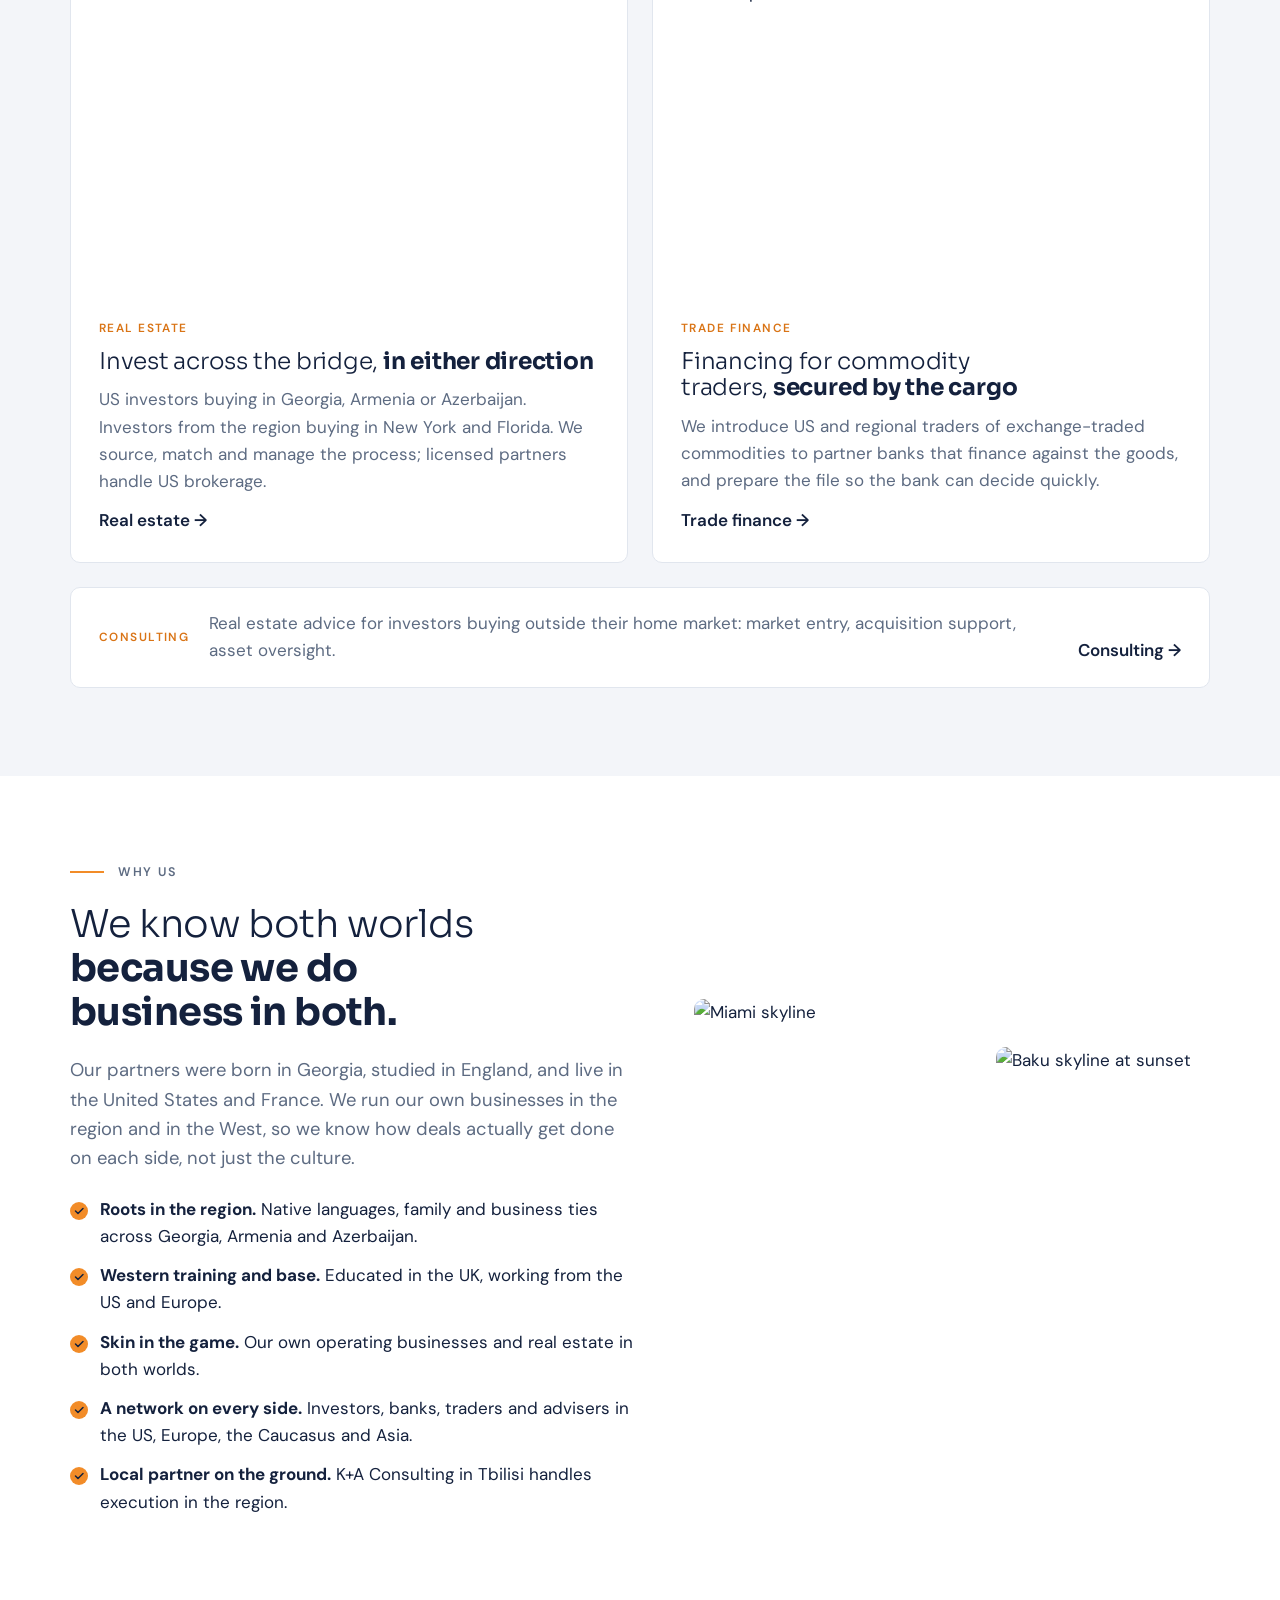
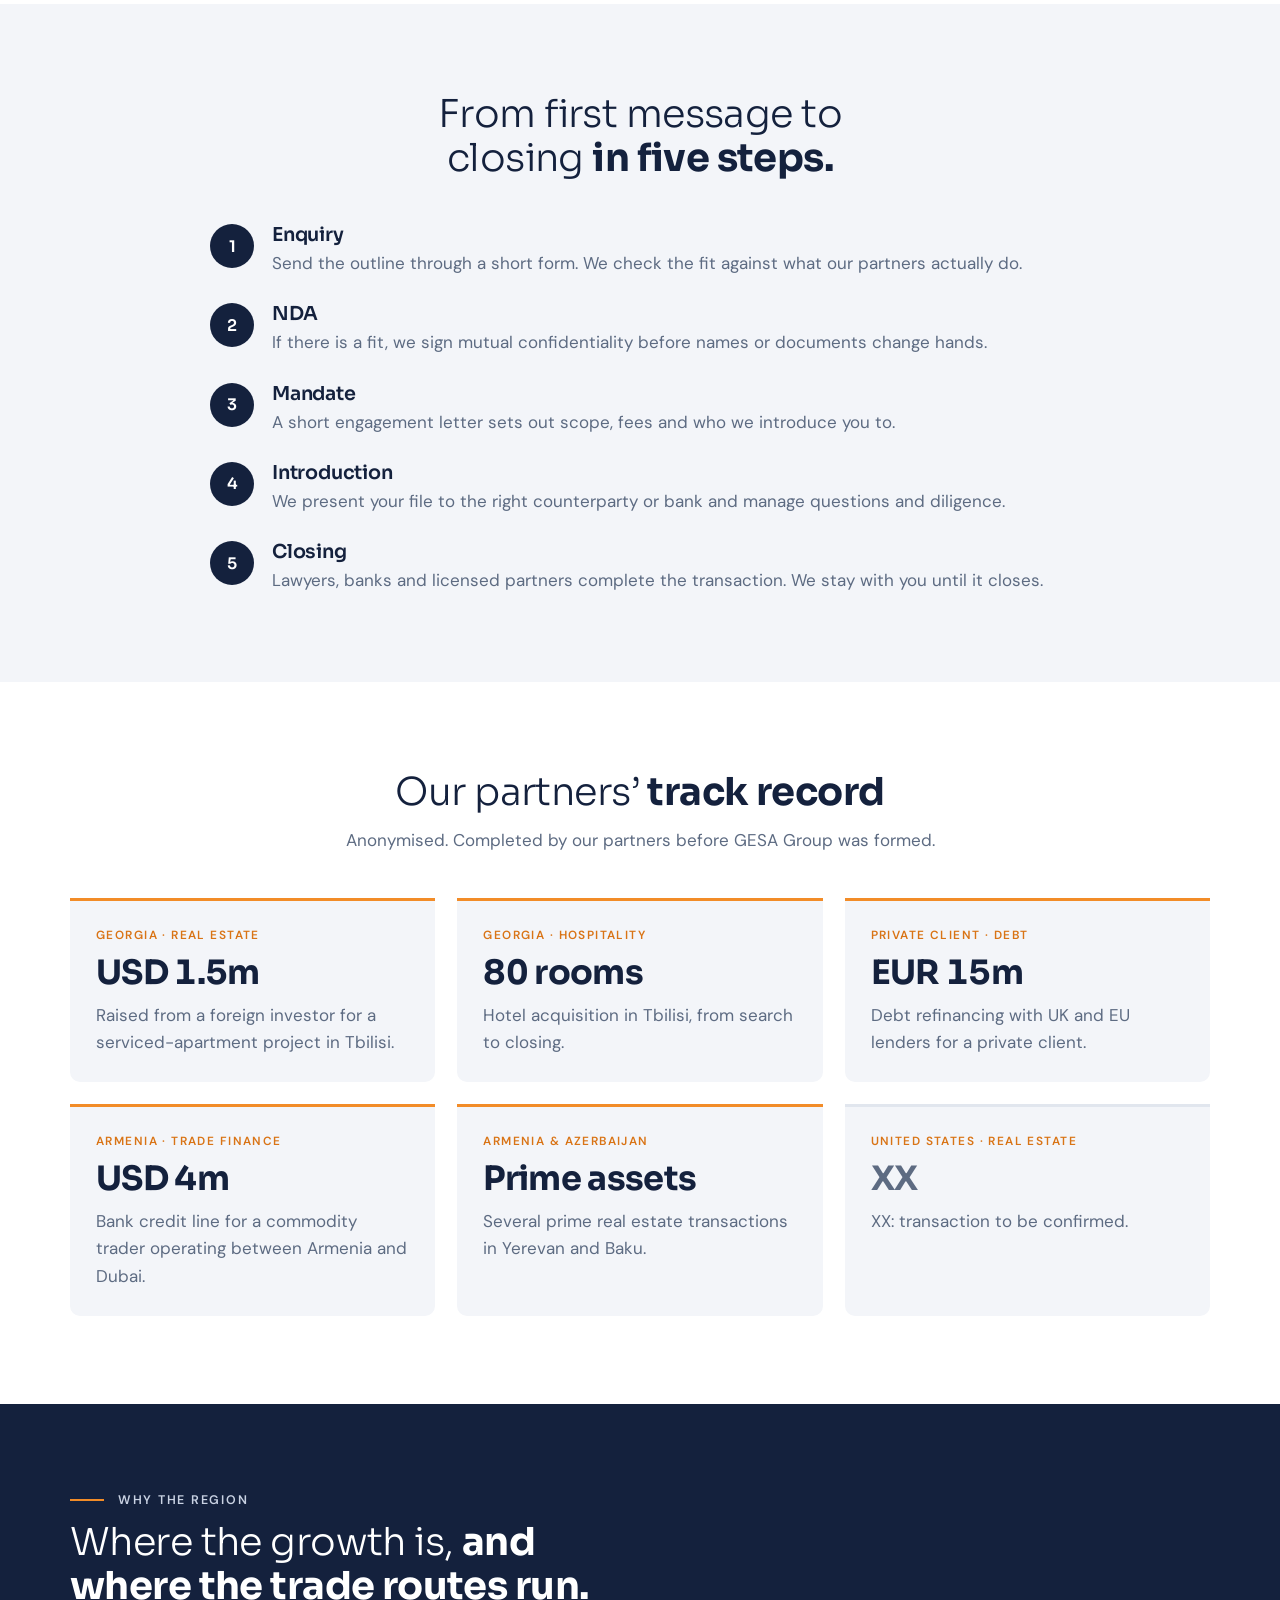
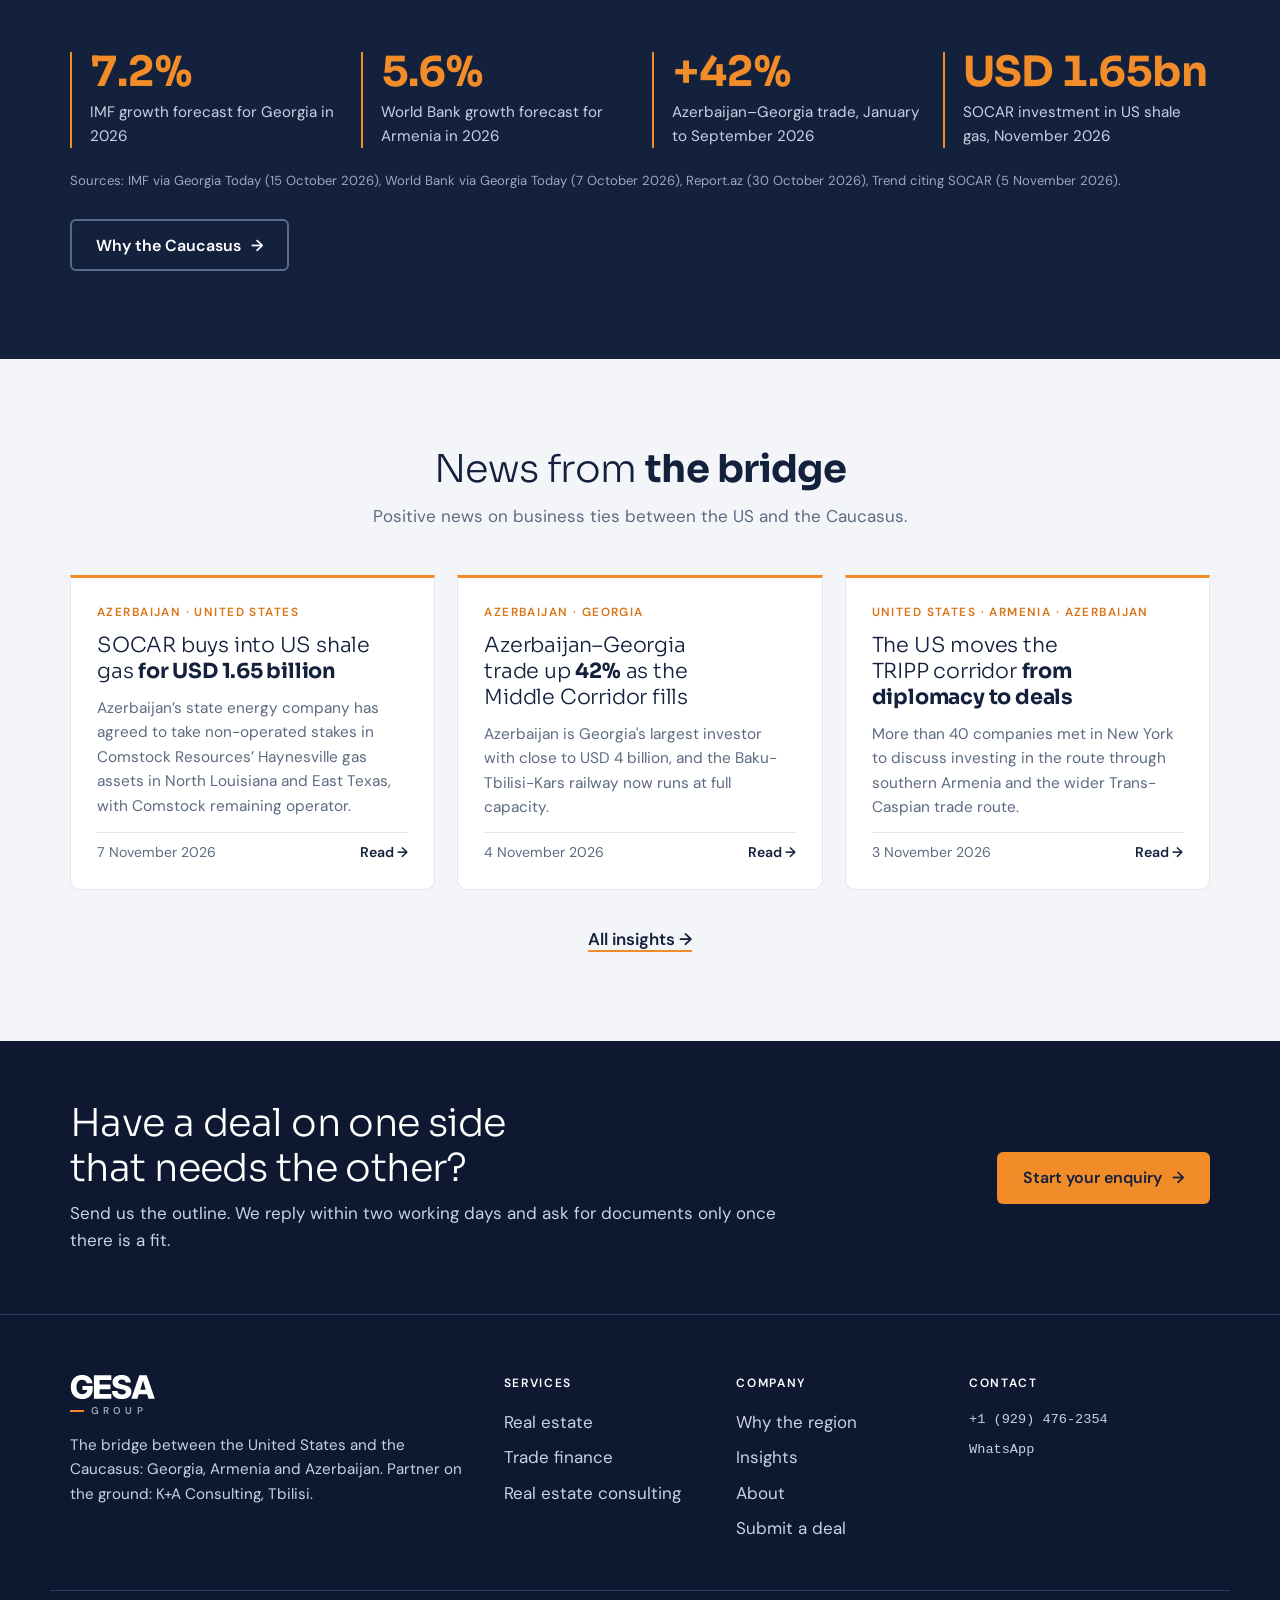
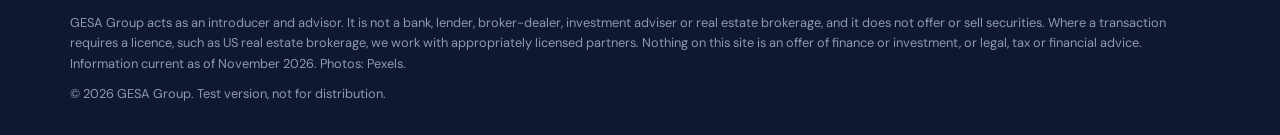
==== commit 8de8d8e8: "Remove email from the site; contact by phone, WhatsApp and form Co-Authored-By: Claude Opus 5.5 <nor" ====
--- a/index.html
+++ b/index.html
@@ -158,7 +158,7 @@
     </div>
     <div><h4>Services</h4><a href="real-estate.html">Real estate</a><a href="trade-finance.html">Trade finance</a><a href="consulting.html">Real estate consulting</a></div>
     <div><h4>Company</h4><a href="why-the-region.html">Why the region</a><a href="insights.html">Insights</a><a href="about.html">About</a><a href="contact.html">Submit a deal</a></div>
-    <div><h4>Contact</h4><p class="mono">XX@XX.com</p><p class="mono"><a href="tel:+19294762354">+1 (929) 476-2354</a></p><p class="mono"><a href="https://wa.me/19294762354" target="_blank" rel="noopener">WhatsApp</a></p></div>
+    <div><h4>Contact</h4><p class="mono"><a href="tel:+19294762354">+1 (929) 476-2354</a></p><p class="mono"><a href="https://wa.me/19294762354" target="_blank" rel="noopener">WhatsApp</a></p></div>
   </div>
   <div class="wrap legal">
     <p>GESA Group acts as an introducer and advisor. It is not a bank, lender, broker-dealer, investment adviser or real estate brokerage, and it does not offer or sell securities. Where a transaction requires a licence, such as US real estate brokerage, we work with appropriately licensed partners. Nothing on this site is an offer of finance or investment, or legal, tax or financial advice. Information current as of November 2026. Photos: Pexels.</p>
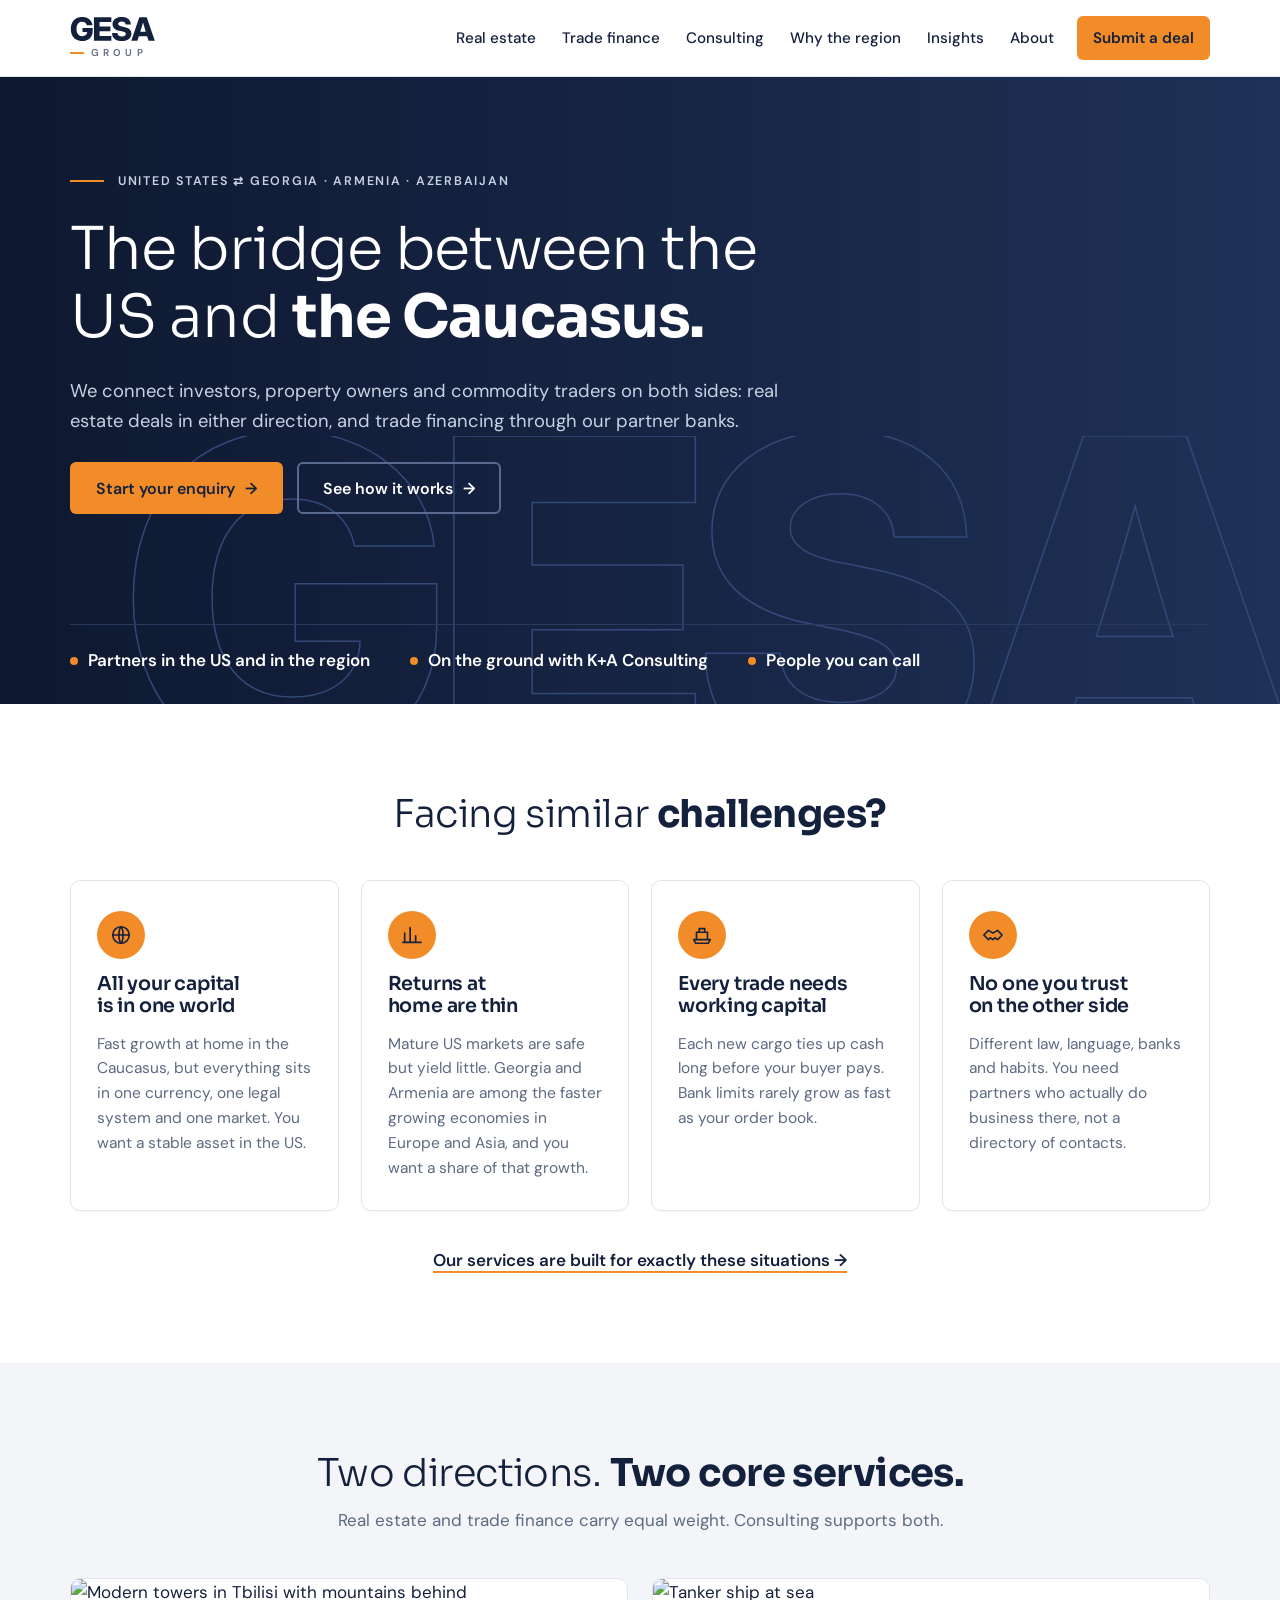
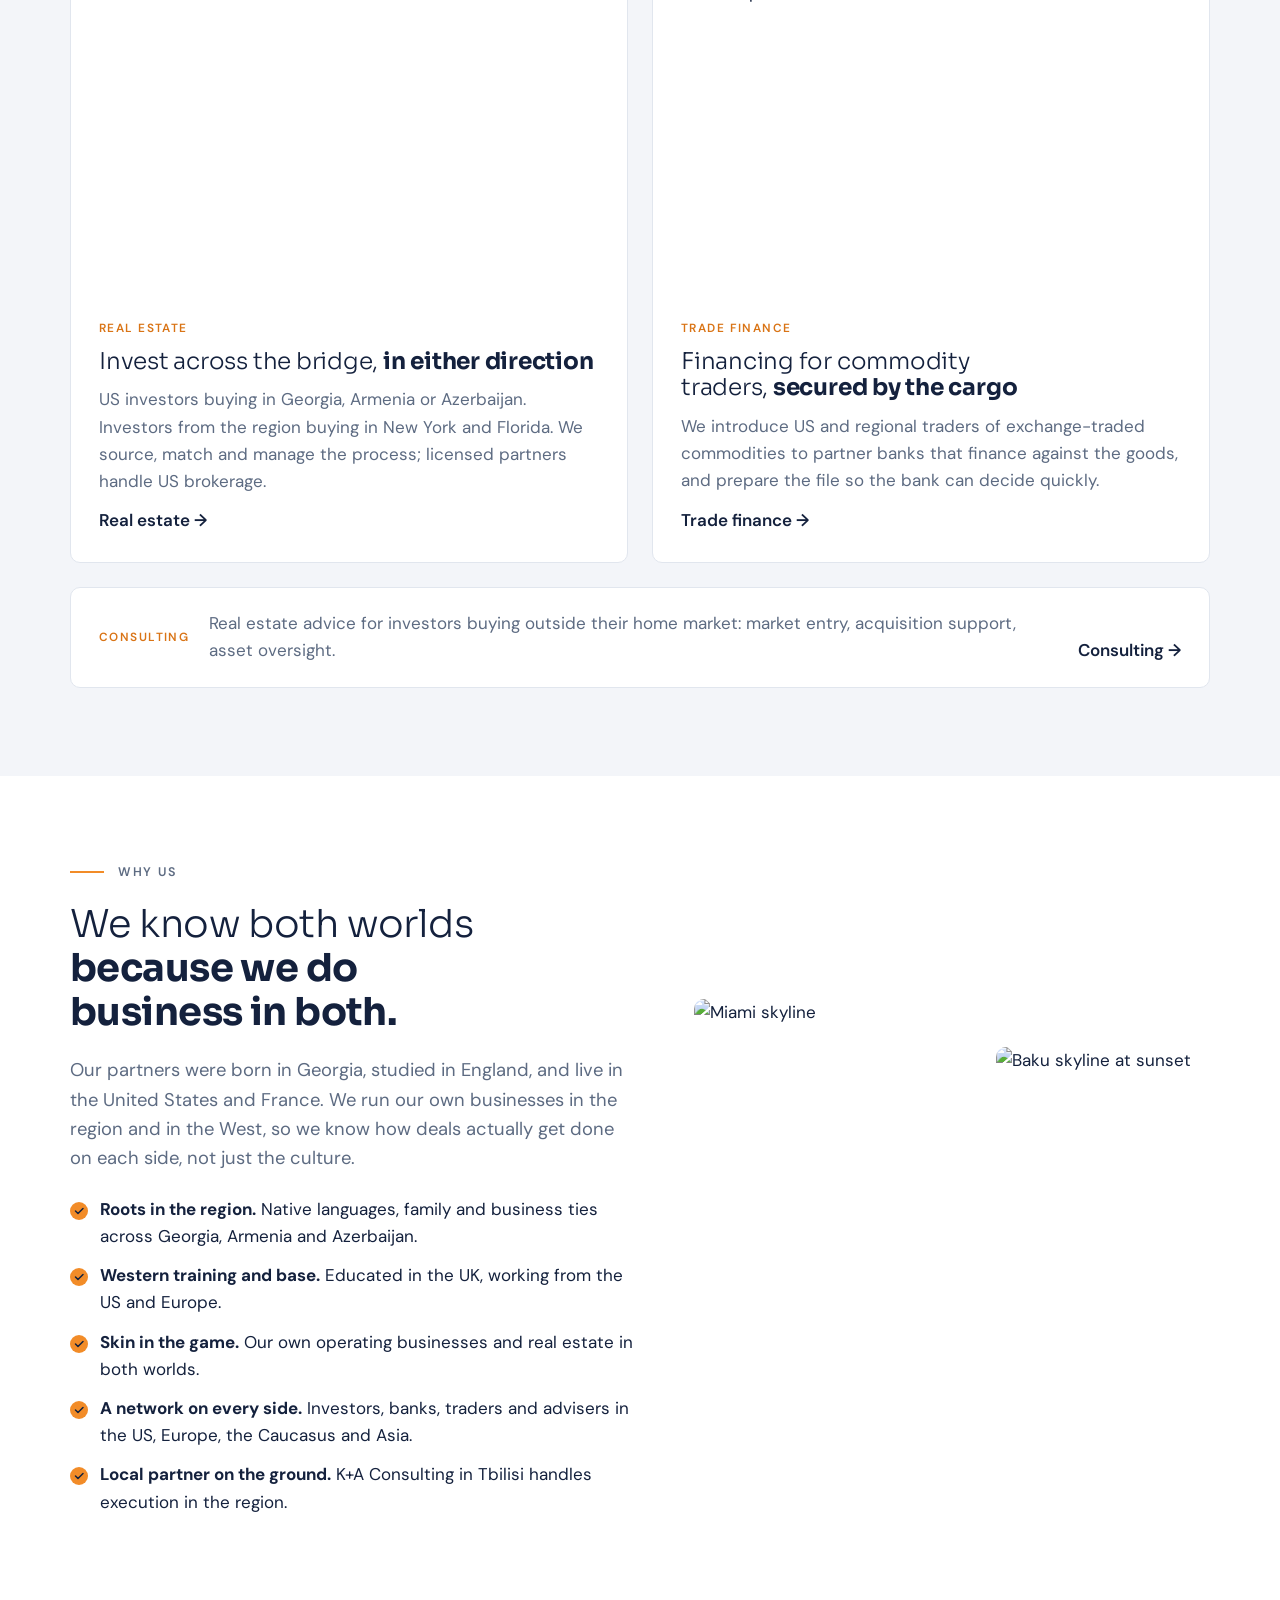
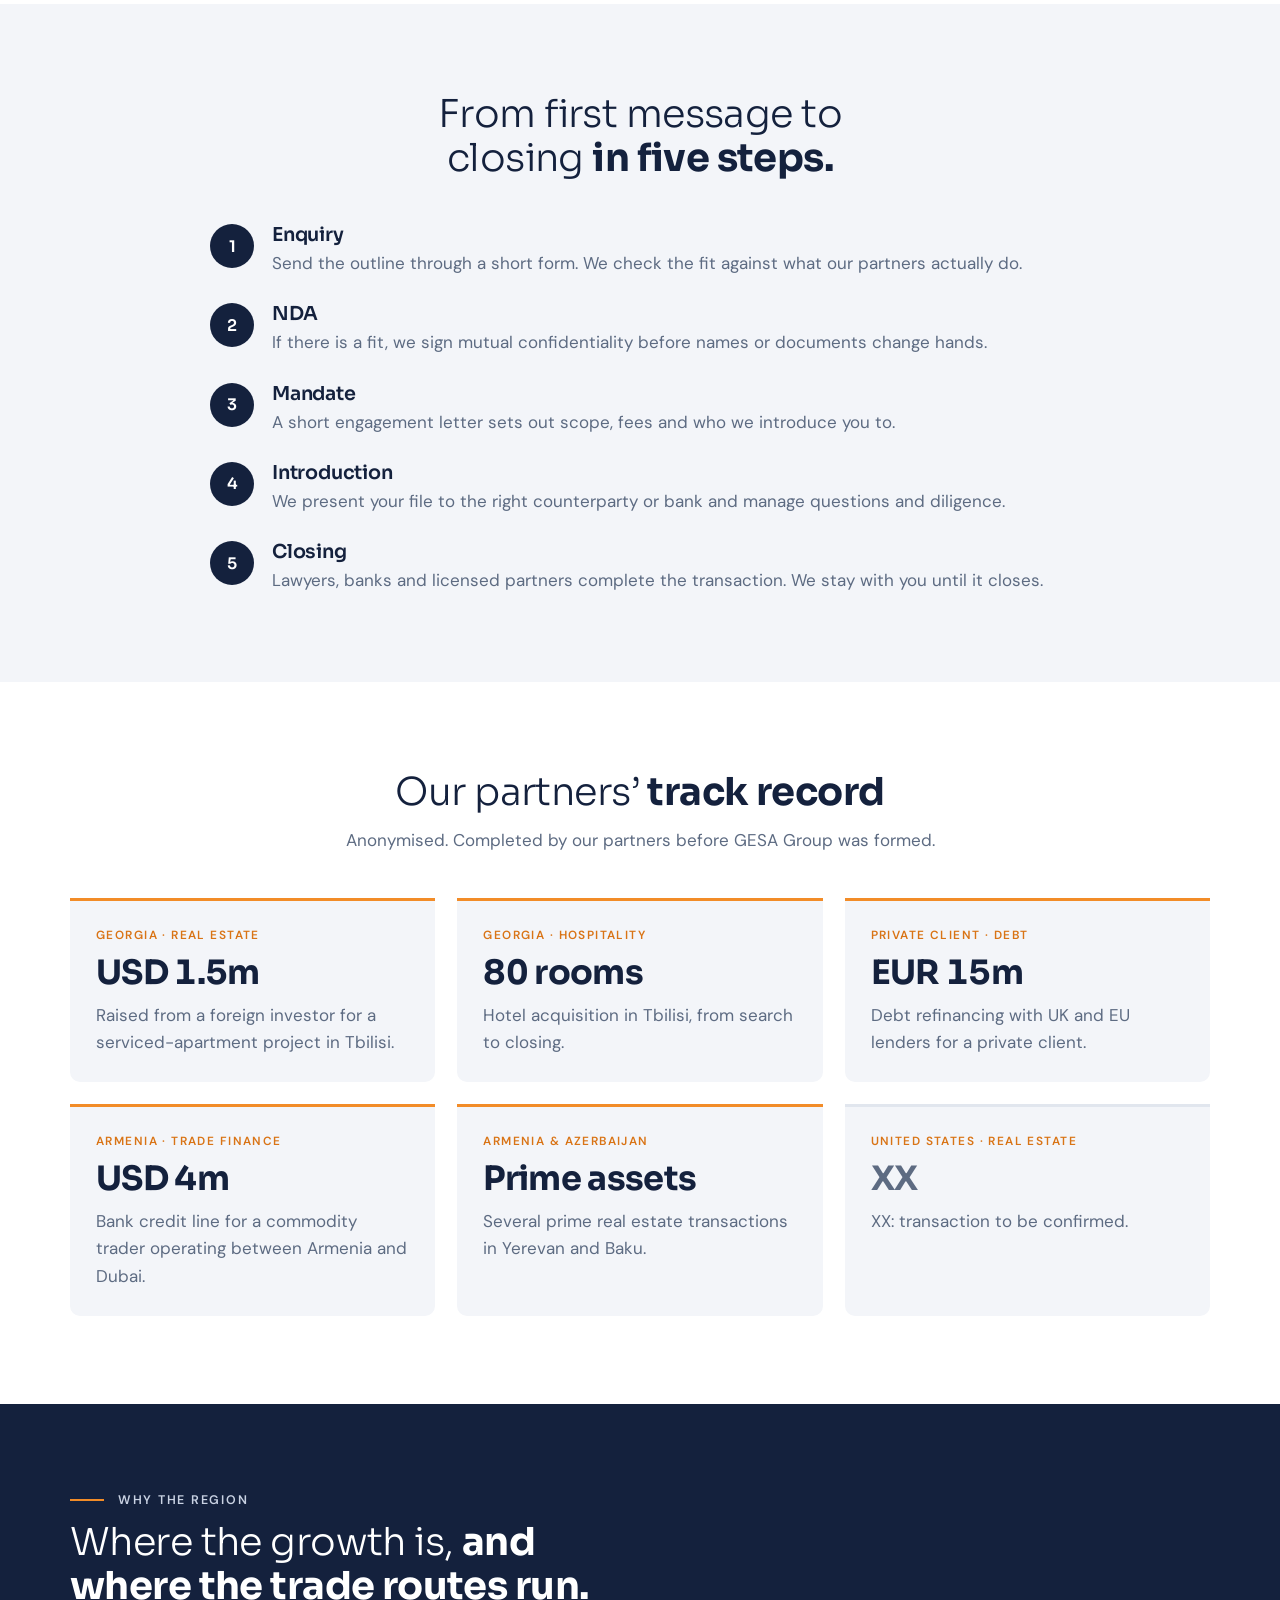
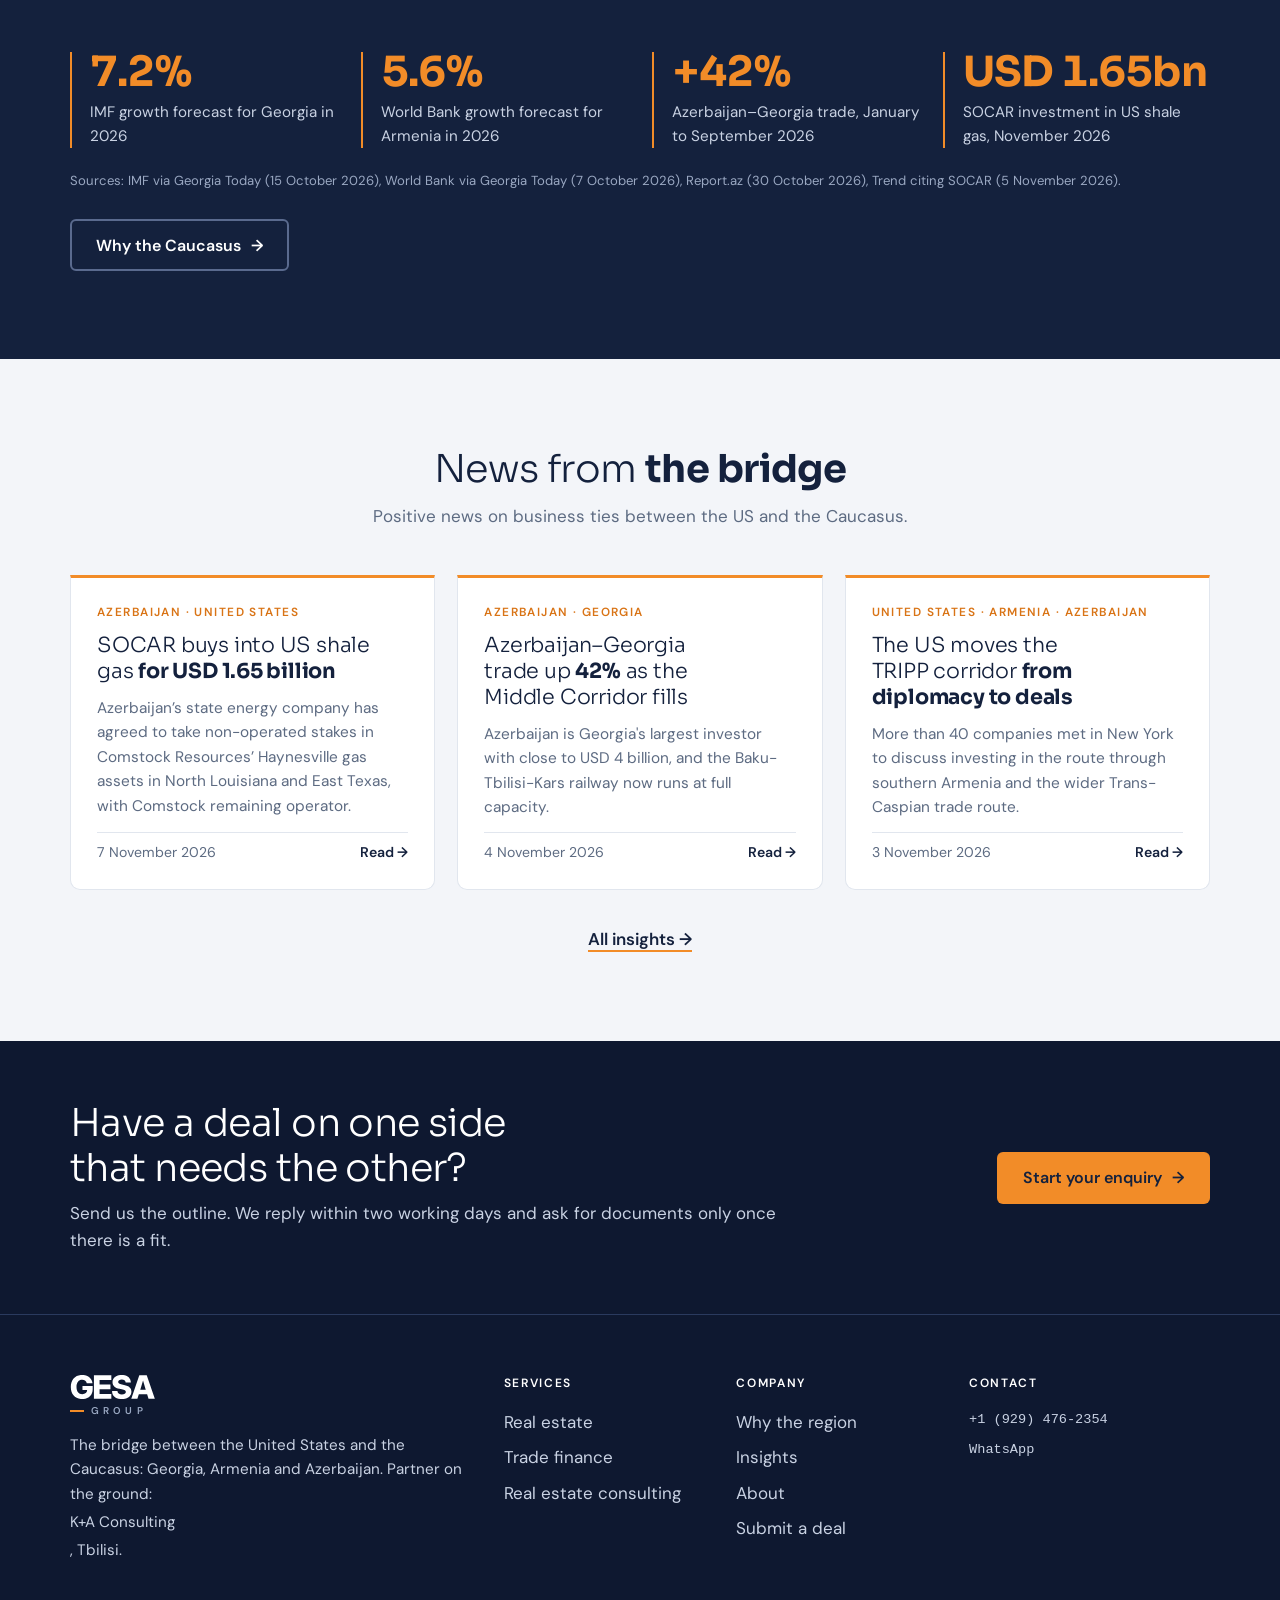
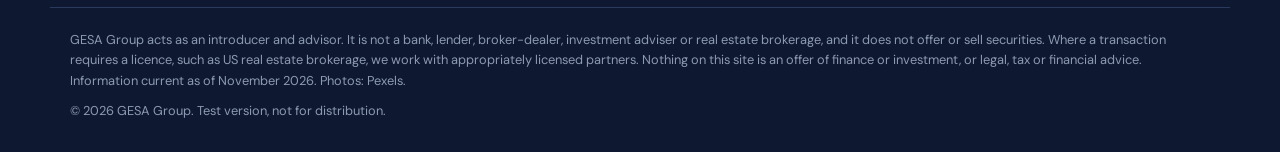
==== commit 83994db4: "Link K+A Consulting, add Organization schema and llms.txt, build only on [deploy] commits [deploy] C" ====
--- a/index.html
+++ b/index.html
@@ -8,7 +8,8 @@
 <meta name="robots" content="noindex, nofollow">
 <link rel="icon" href="favicon.svg" type="image/svg+xml">
 <link rel="preconnect" href="https://fonts.googleapis.com"><link rel="preconnect" href="https://fonts.gstatic.com" crossorigin><link rel="stylesheet" href="https://fonts.googleapis.com/css2?family=Sora:wght@300;400;600;700&family=DM+Sans:opsz,wght@9..40,400;9..40,500;9..40,600&display=swap">
-<link rel="stylesheet" href="style.css?v=8">
+<link rel="stylesheet" href="style.css?v=9">
+<script type="application/ld+json">{"@context":"https://schema.org","@type":"Organization","name":"GESA Group","url":"https://thegesagroup.com/","logo":"https://thegesagroup.com/assets/gesa-logo.png","description":"Brokerage, introductions and advisory between the United States and the Caucasus: real estate, commodity trade finance and real estate consulting.","telephone":"+1-929-476-2354","areaServed":["United States","Georgia","Armenia","Azerbaijan"],"sameAs":["https://www.linkedin.com/company/86365036/"],"knowsAbout":["Real estate investment","Commodity trade finance","Cross-border advisory"]}</script>
 </head>
 <body>
 <a class="skip" href="#main">Skip to content</a>
@@ -154,7 +155,7 @@
   <div class="wrap foot-grid">
     <div class="foot-brand">
       <a class="brand" href="index.html" aria-label="GESA Group home"><svg class="brand-word" viewBox="0 -20 5412 1530" aria-hidden="true" focusable="false"><path d="M772 1514C1171 1514 1446 1259 1446 881V679H796V943H1094C1091 1097 972 1200 783 1200C548 1200 414 1032 414 746C414 459 547 290 779 290C940 290 1042 374 1069 506H1435C1402 189 1117 -24 766 -24C361 -24 52 259 52 746C52 1211 339 1514 772 1514ZM1525.08 1490H2635.08V1184H1885.08V890H2578.08V593H1885.08V306H2635.08V0H1525.08ZM3304.16 1514C3688.16 1514 3916.16 1337 3916.16 1037C3916.16 807 3773.16 676 3443.16 610L3312.16 584C3142.16 549 3071.16 504 3071.16 423C3071.16 330 3166.16 265 3302.16 265C3444.16 265 3539.16 341 3549.16 464H3882.16C3873.16 159 3654.16 -24 3297.16 -24C2947.16 -24 2711.16 163 2711.16 440C2711.16 657 2860.16 801 3151.16 861L3304.16 892C3483.16 929 3560.16 978 3560.16 1063C3560.16 1161 3459.16 1225 3307.16 1225C3135.16 1225 3030.16 1141 3025.16 998H2682.16C2682.16 1327 2907.16 1514 3304.16 1514ZM3906.24 1490H4297.24L4388.24 1203H4917.24L5005.24 1490H5407.24L4892.24 0H4418.24ZM4478.24 922 4505.24 835C4557.24 669 4605.24 506 4656.24 323C4706.24 506 4754.24 669 4803.24 835L4830.24 922Z"/></svg><span class="brand-sub" aria-hidden="true"><i></i>GROUP</span></a>
-      <p>The bridge between the United States and the Caucasus: Georgia, Armenia and Azerbaijan. Partner on the ground: K+A Consulting, Tbilisi.</p>
+      <p>The bridge between the United States and the Caucasus: Georgia, Armenia and Azerbaijan. Partner on the ground: <a href="https://kaconsulting.ge/" target="_blank" rel="noopener">K+A Consulting</a>, Tbilisi.</p>
     </div>
     <div><h4>Services</h4><a href="real-estate.html">Real estate</a><a href="trade-finance.html">Trade finance</a><a href="consulting.html">Real estate consulting</a></div>
     <div><h4>Company</h4><a href="why-the-region.html">Why the region</a><a href="insights.html">Insights</a><a href="about.html">About</a><a href="contact.html">Submit a deal</a></div>
--- a/style.css
+++ b/style.css
@@ -226,8 +226,9 @@
 .tabs button[aria-selected="true"]{background:var(--navy);border-color:var(--navy);color:#fff}
 .enquiry{border:1px solid var(--line);border-radius:10px;padding:34px;display:grid;gap:18px;box-shadow:0 1px 2px rgba(20,33,61,.04)}
 .fields{display:grid;grid-template-columns:repeat(2,minmax(0,1fr));gap:16px 20px}
-.fields label{display:grid;gap:6px;font-size:.9rem;font-weight:600;min-width:0}
-.fields label.full{grid-column:1/-1}
+.fields .field{display:grid;gap:6px;min-width:0}
+.fields .field label{font-size:.9rem;font-weight:600}
+.fields .field.full{grid-column:1/-1}
 .fields input,.fields select,.fields textarea{font:400 1rem var(--body);color:var(--ink);background:#fff;border:1px solid #CBD3DF;border-radius:6px;padding:12px 14px;width:100%}
 .fields input:focus,.fields select:focus,.fields textarea:focus{outline:2px solid var(--orange);outline-offset:0;border-color:var(--orange)}
 .consent{display:flex;gap:10px;align-items:flex-start;font-size:.92rem;color:var(--muted)}
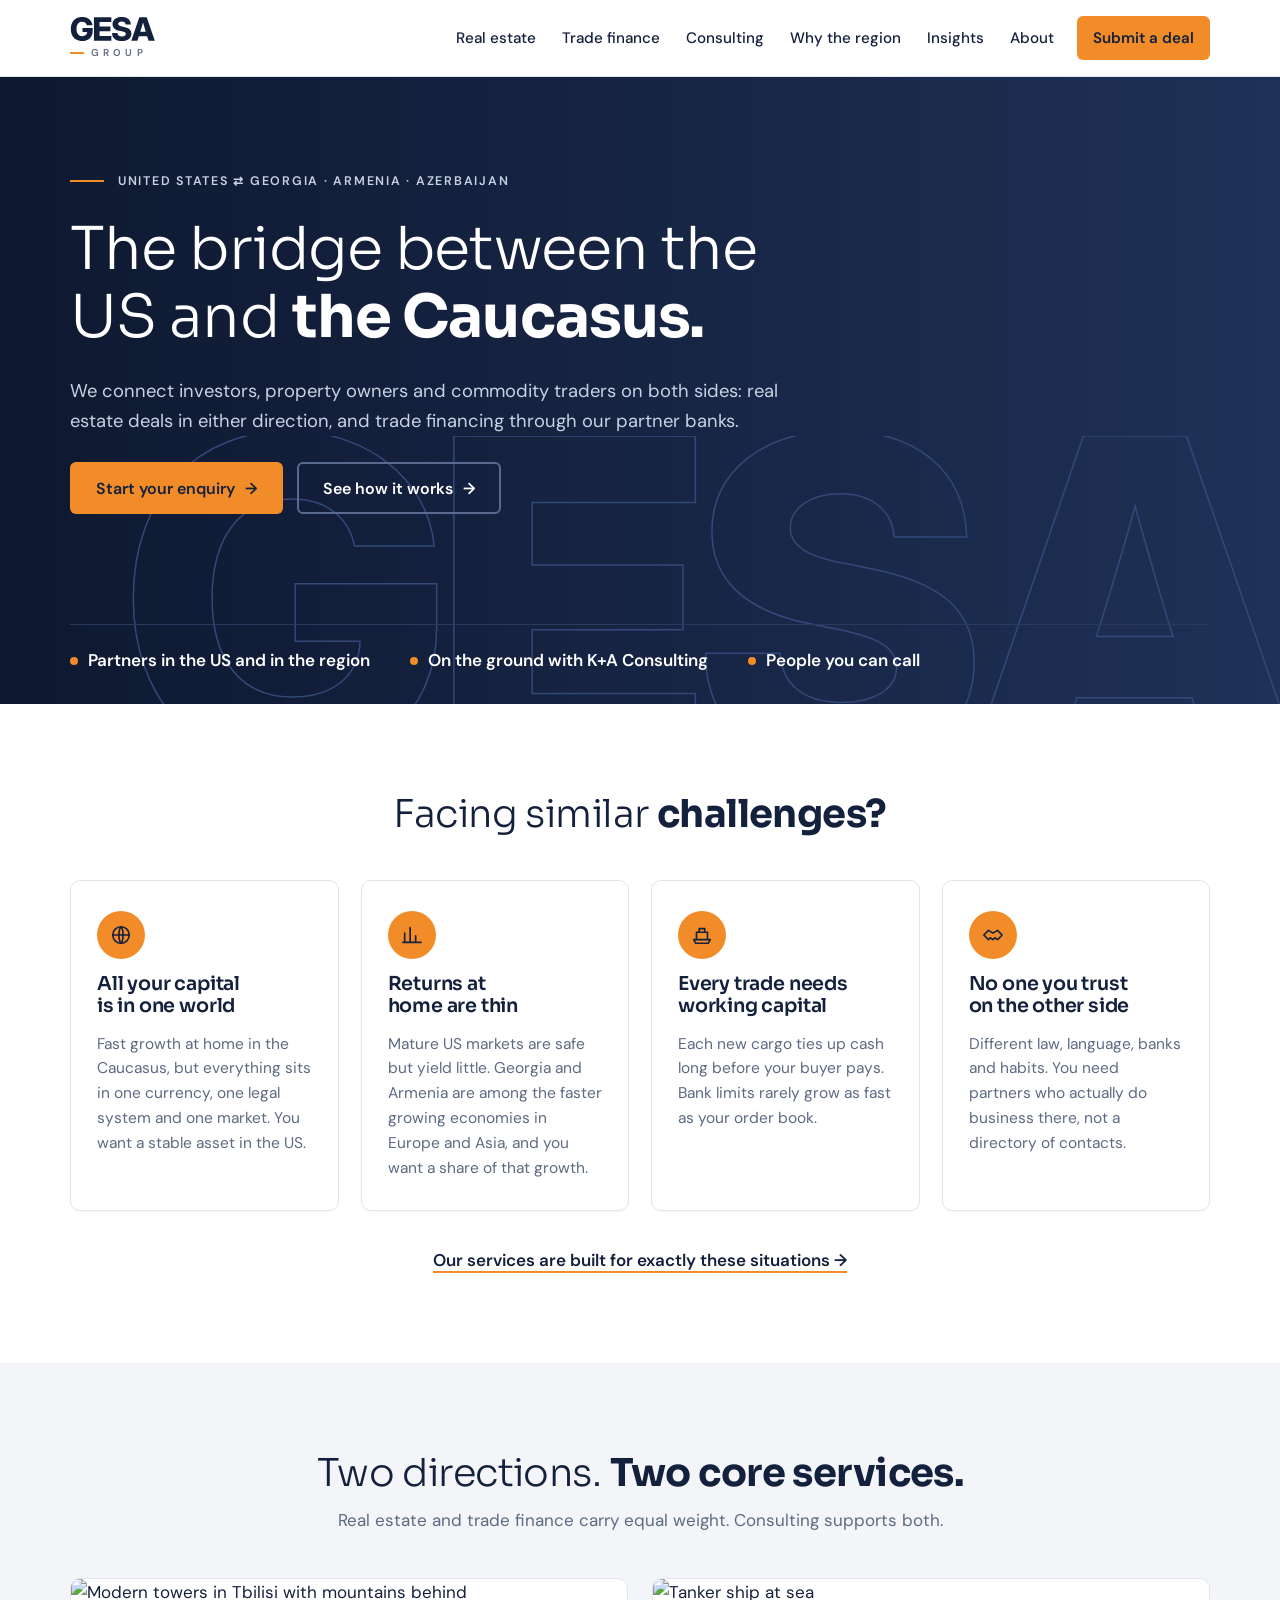
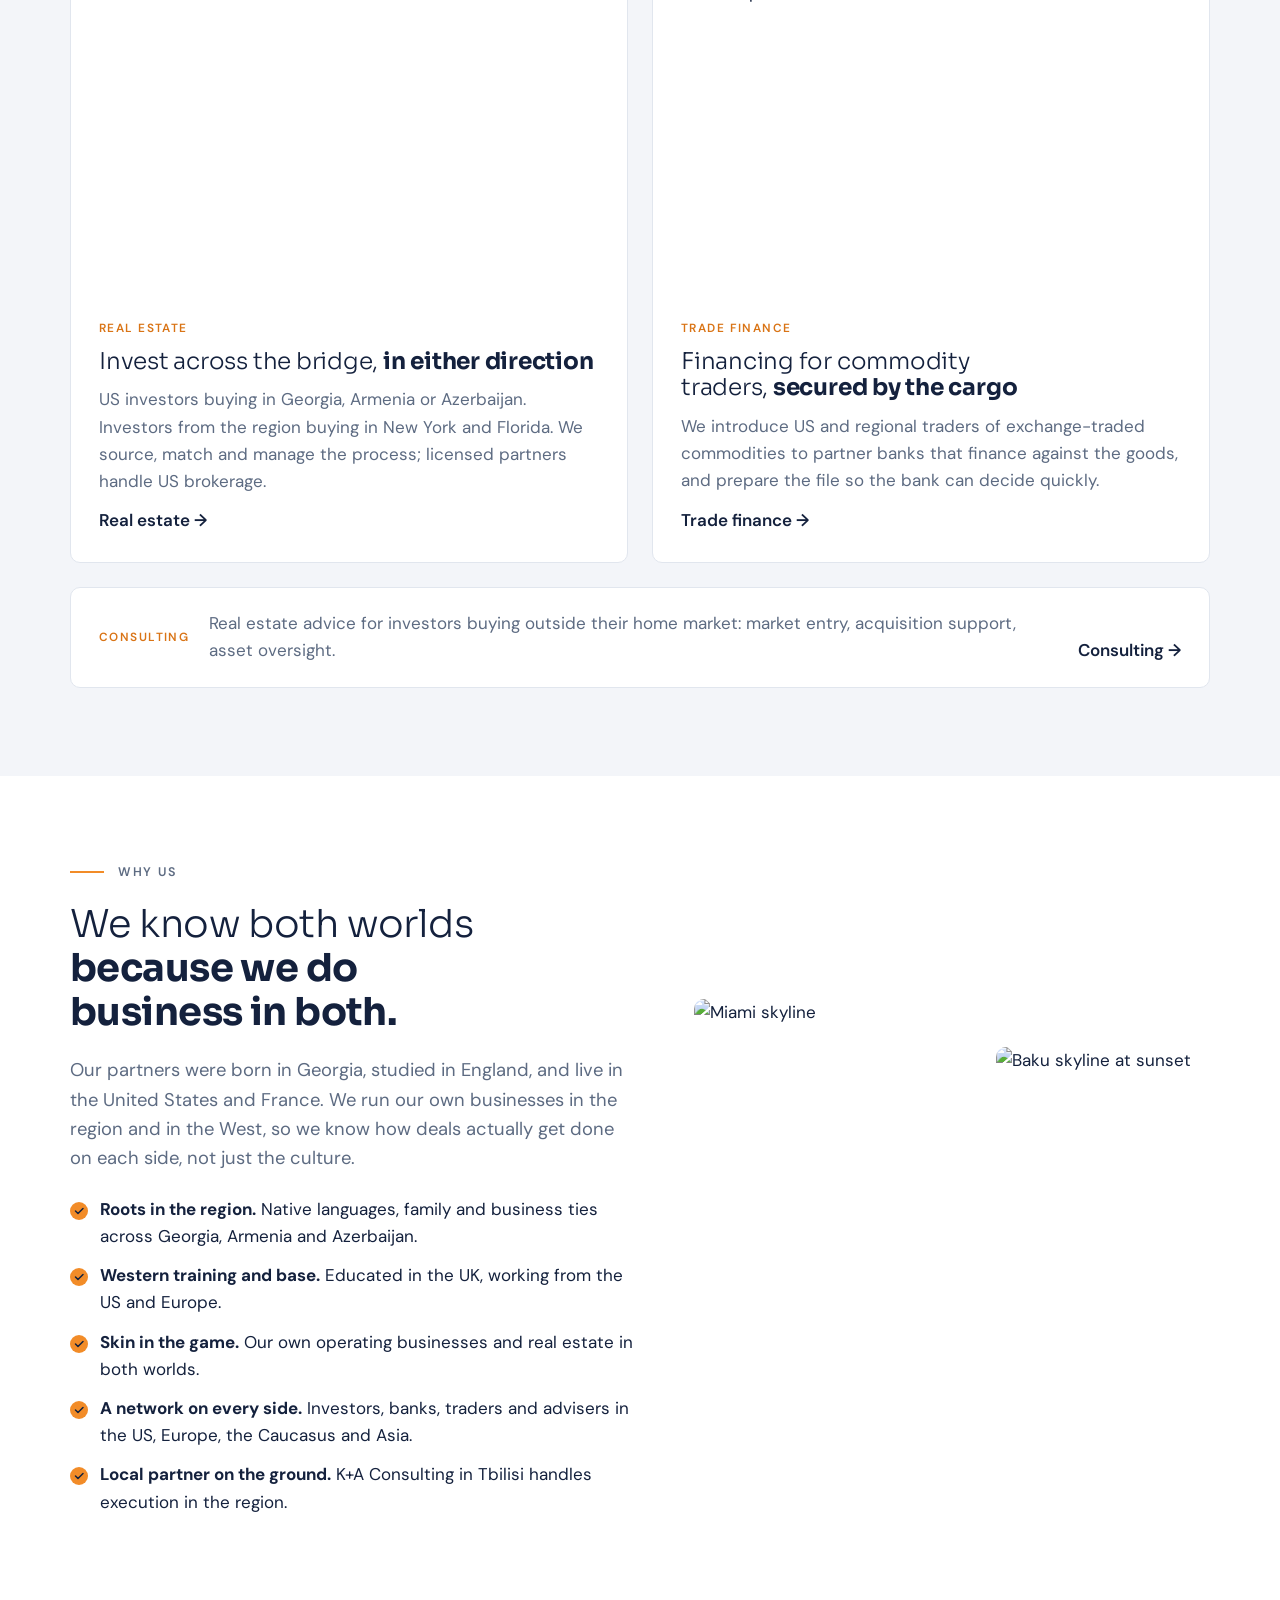
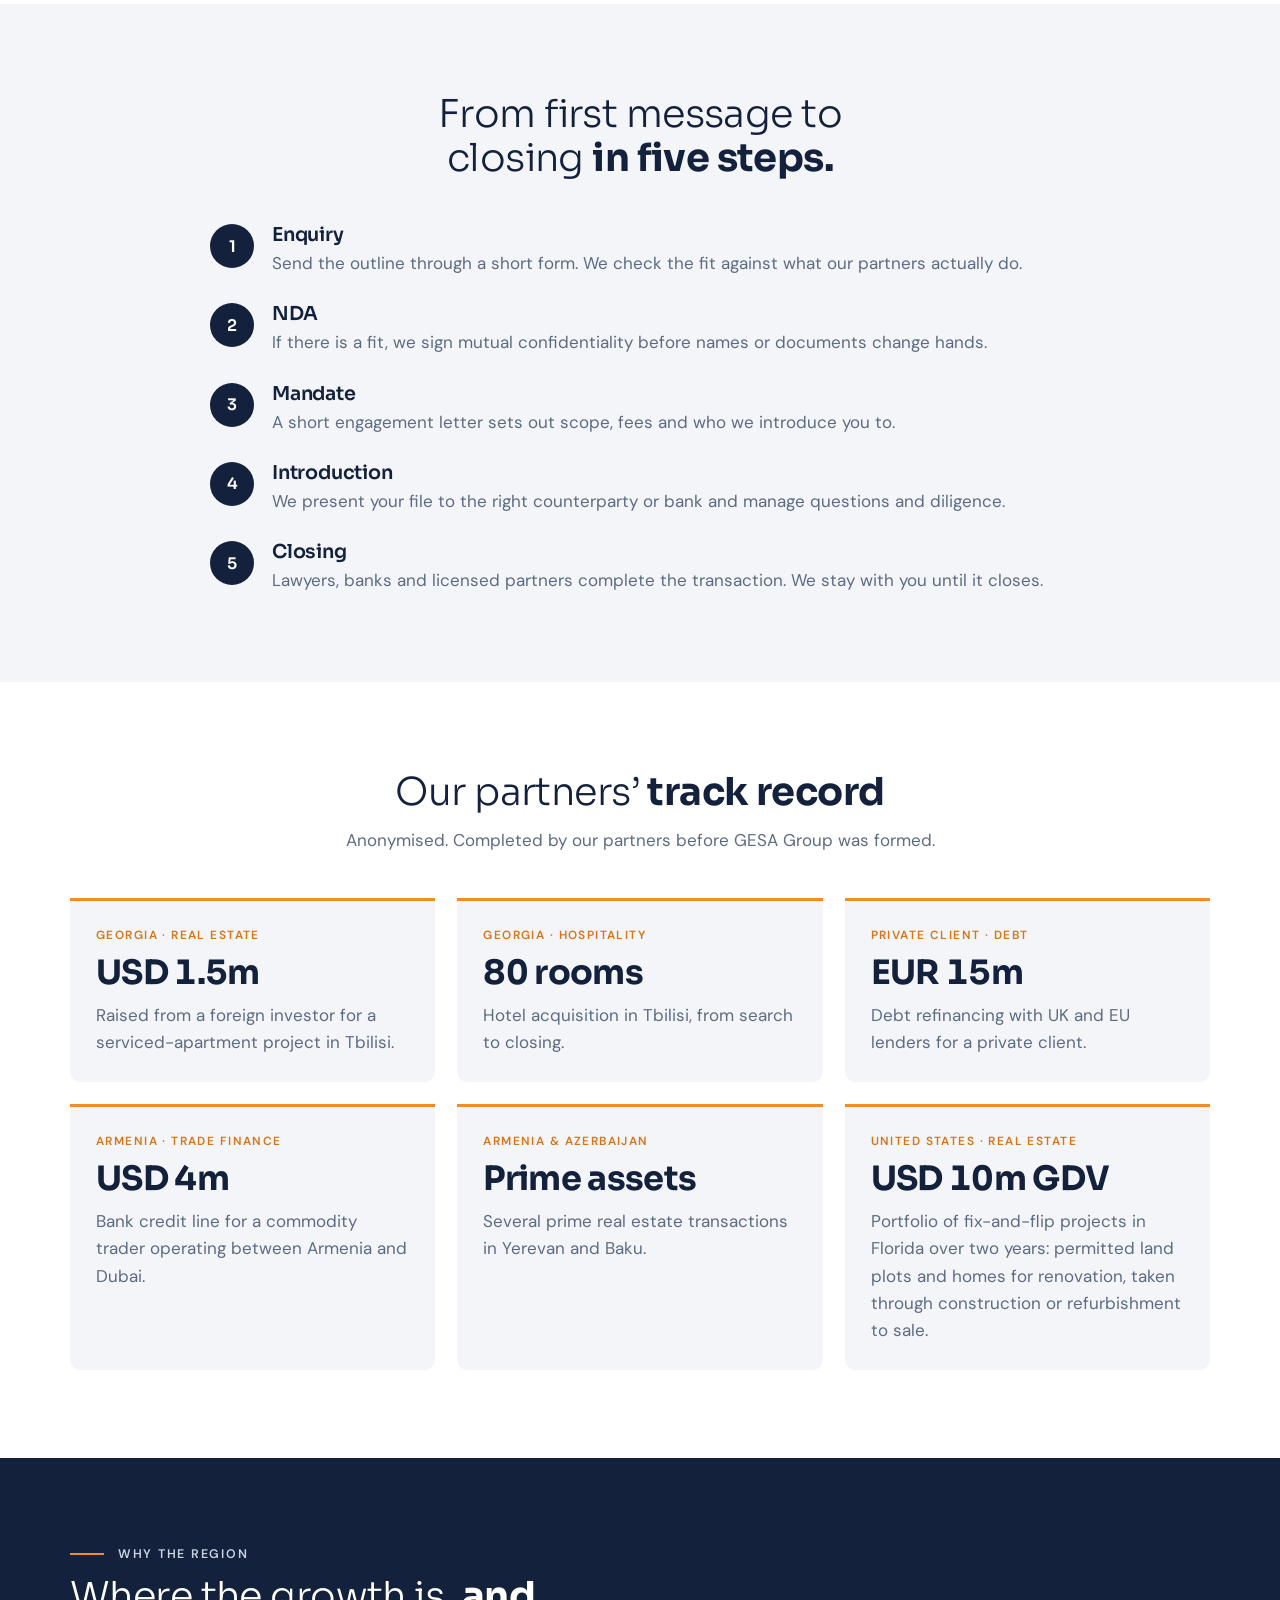
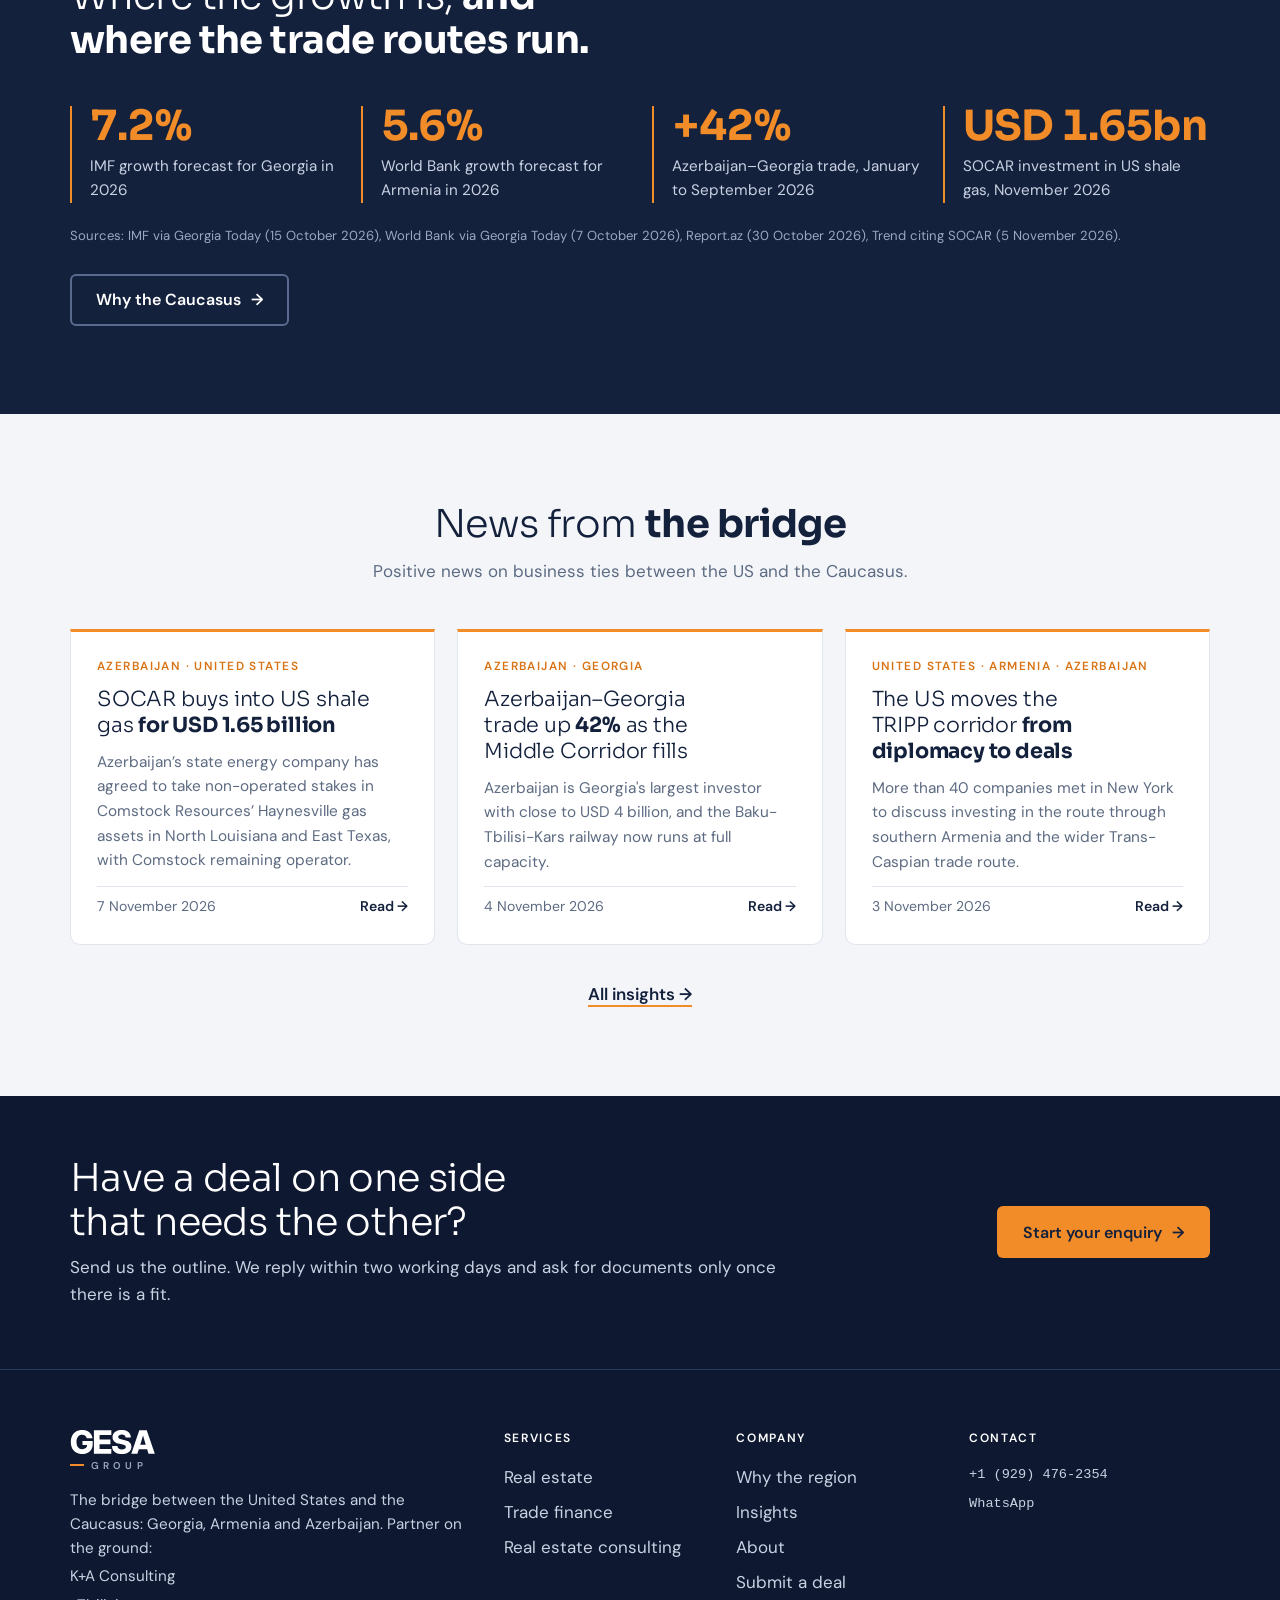
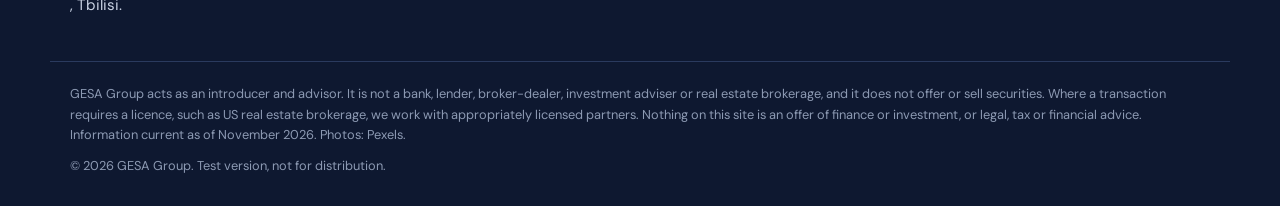
==== commit eb59e645: "Remove partners block, add Florida flips record, typical deal size Co-Authored-By: Claude Opus 5.5 <" ====
--- a/index.html
+++ b/index.html
@@ -105,7 +105,7 @@
       <article class="record"><p class="tag">Private client &middot; Debt</p><p class="fig">EUR 15m</p><p>Debt refinancing with UK and EU lenders for a private client.</p></article>
       <article class="record"><p class="tag">Armenia &middot; Trade finance</p><p class="fig">USD 4m</p><p>Bank credit line for a commodity trader operating between Armenia and Dubai.</p></article>
       <article class="record"><p class="tag">Armenia &amp; Azerbaijan</p><p class="fig">Prime assets</p><p>Several prime real estate transactions in Yerevan and Baku.</p></article>
-      <article class="record ph"><p class="tag">United States &middot; Real estate</p><p class="fig">XX</p><p>XX: transaction to be confirmed.</p></article>
+      <article class="record"><p class="tag">United States &middot; Real estate</p><p class="fig">USD 10m GDV</p><p>Portfolio of fix-and-flip projects in Florida over two years: permitted land plots and homes for renovation, taken through construction or refurbishment to sale.</p></article>
     </div>
   </div>
 </section>
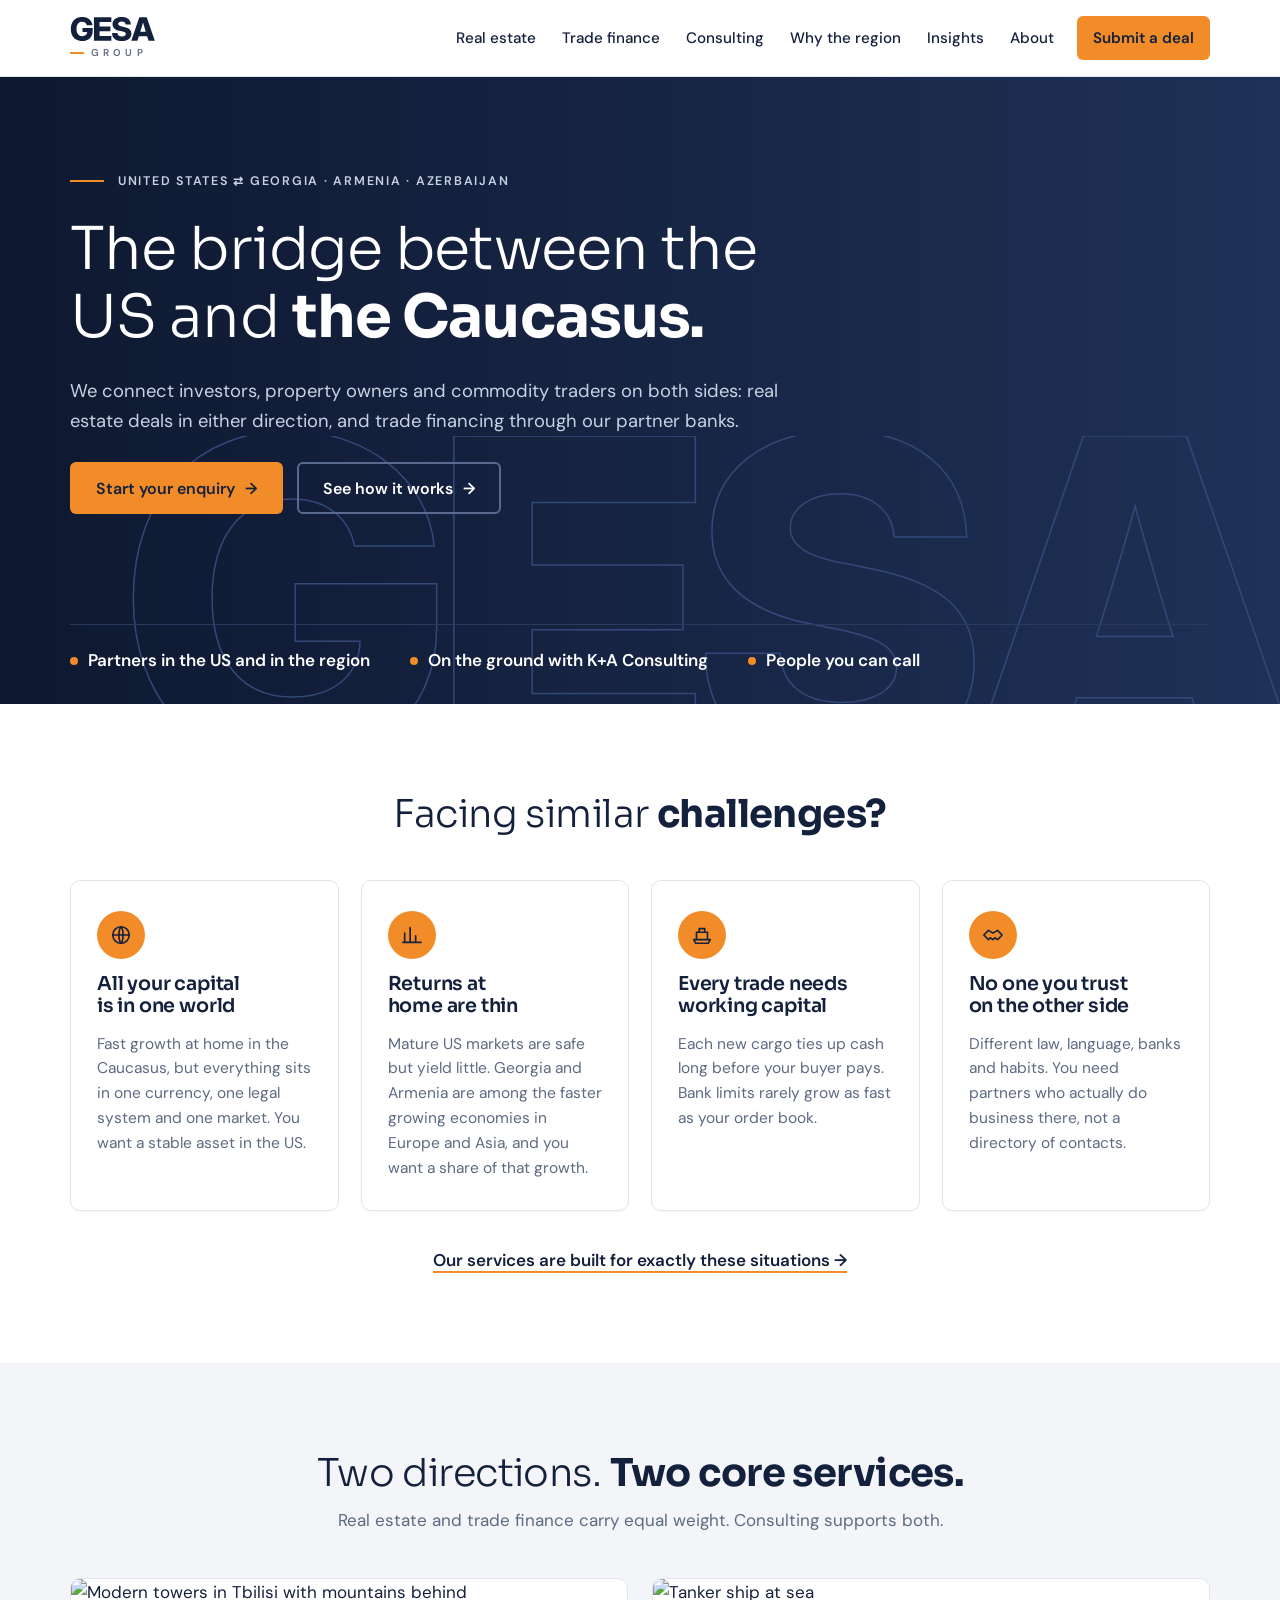
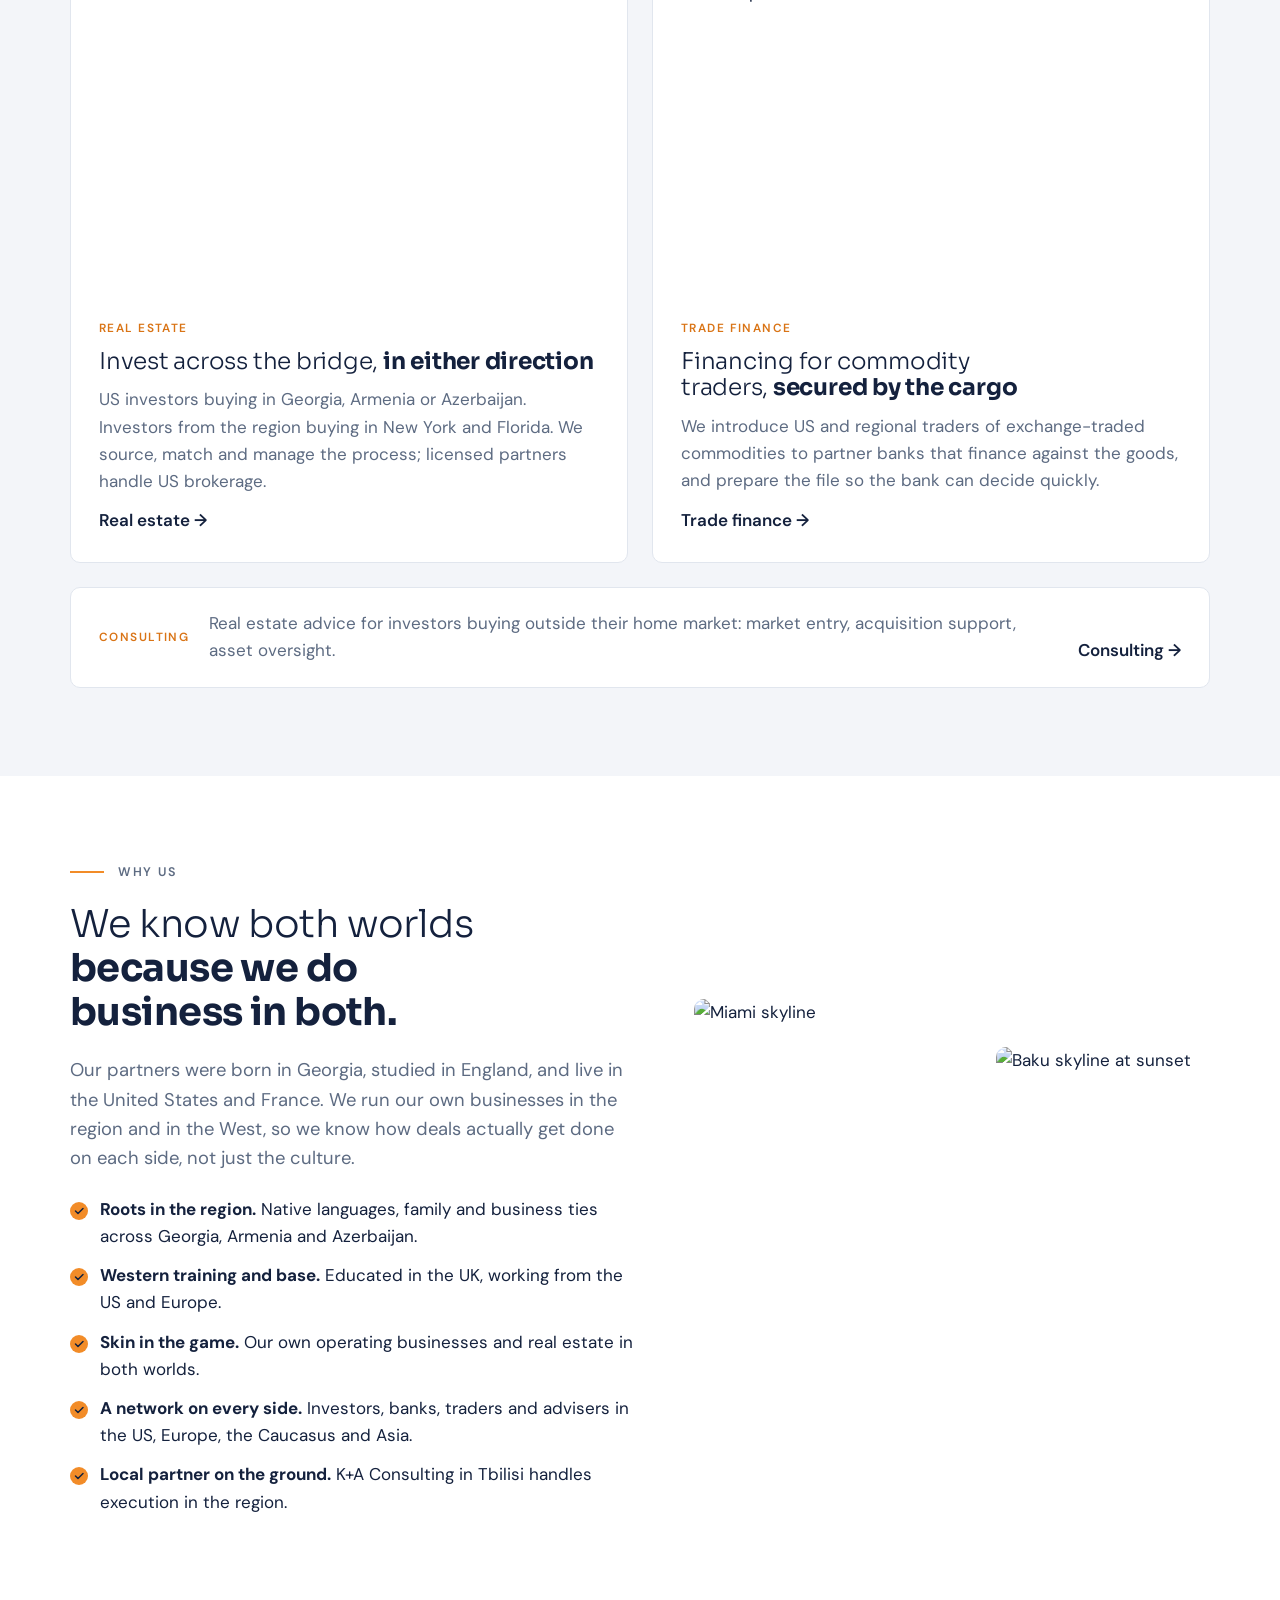
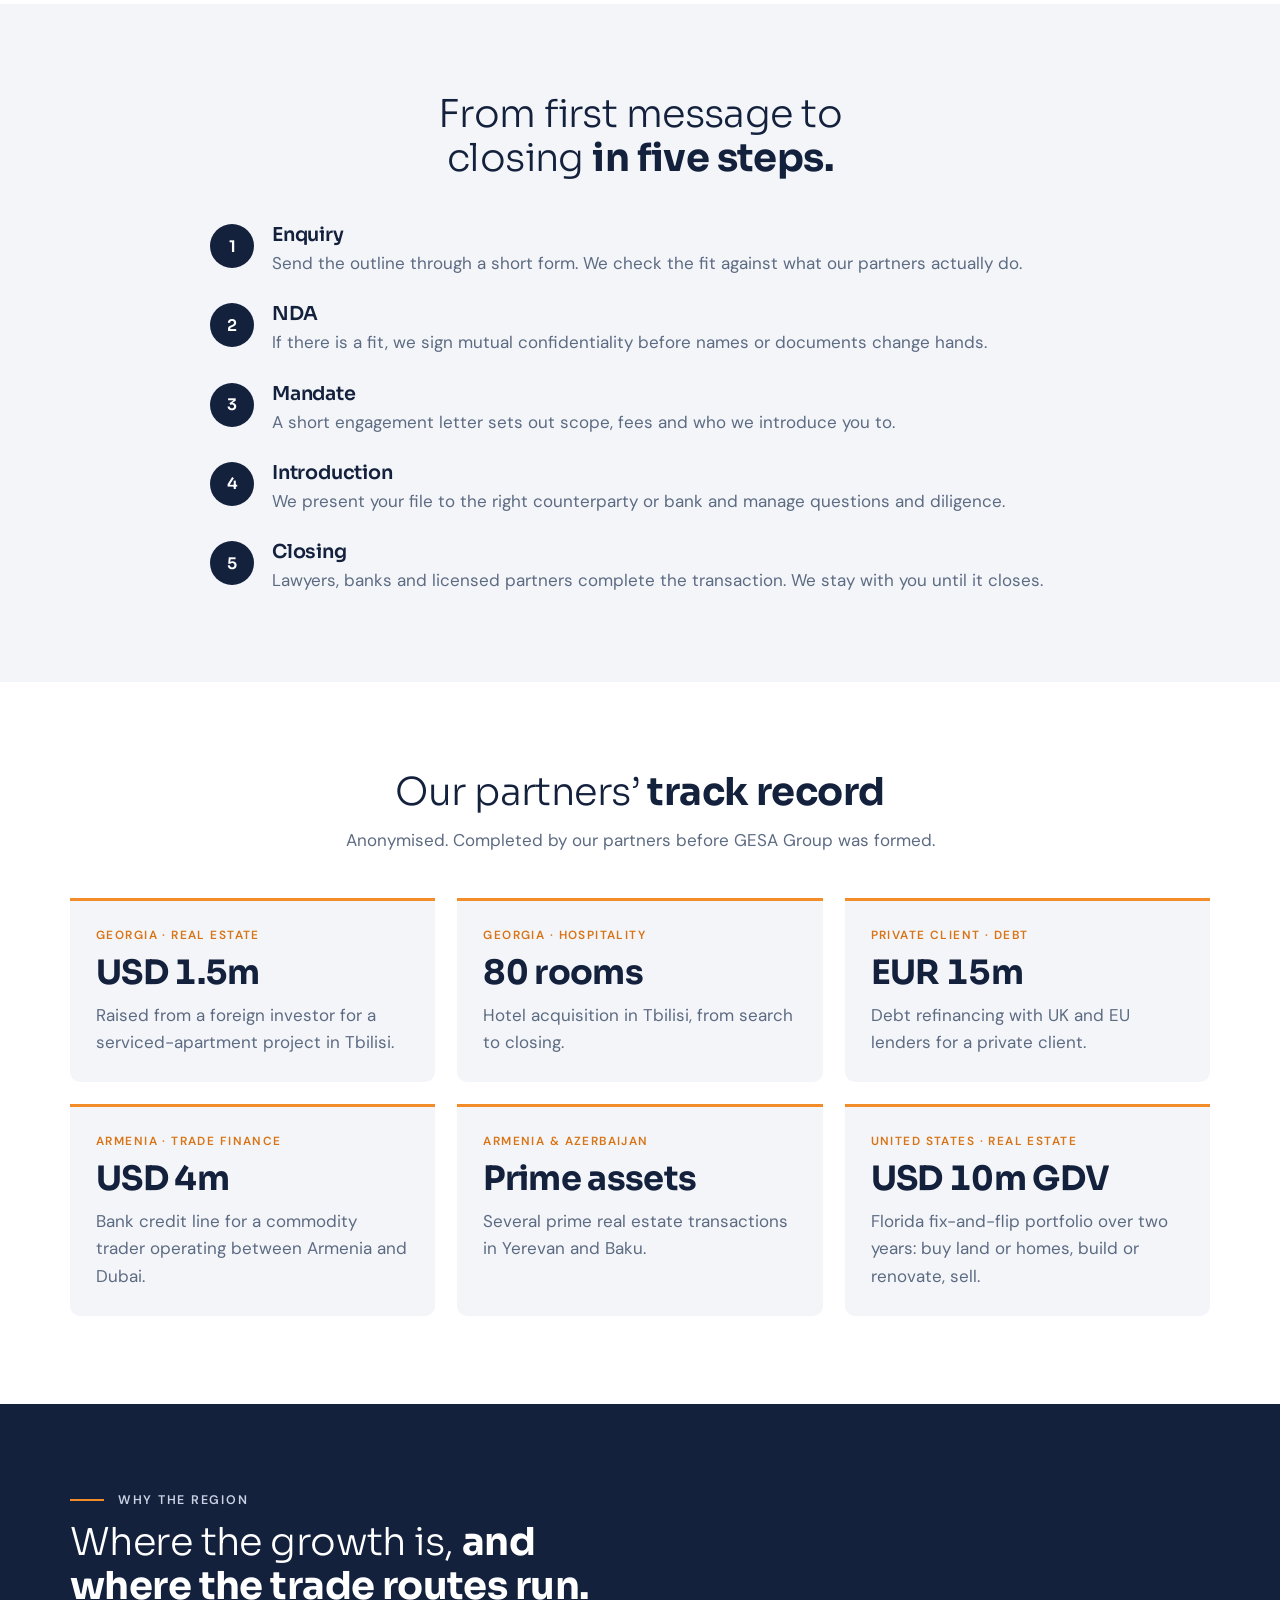
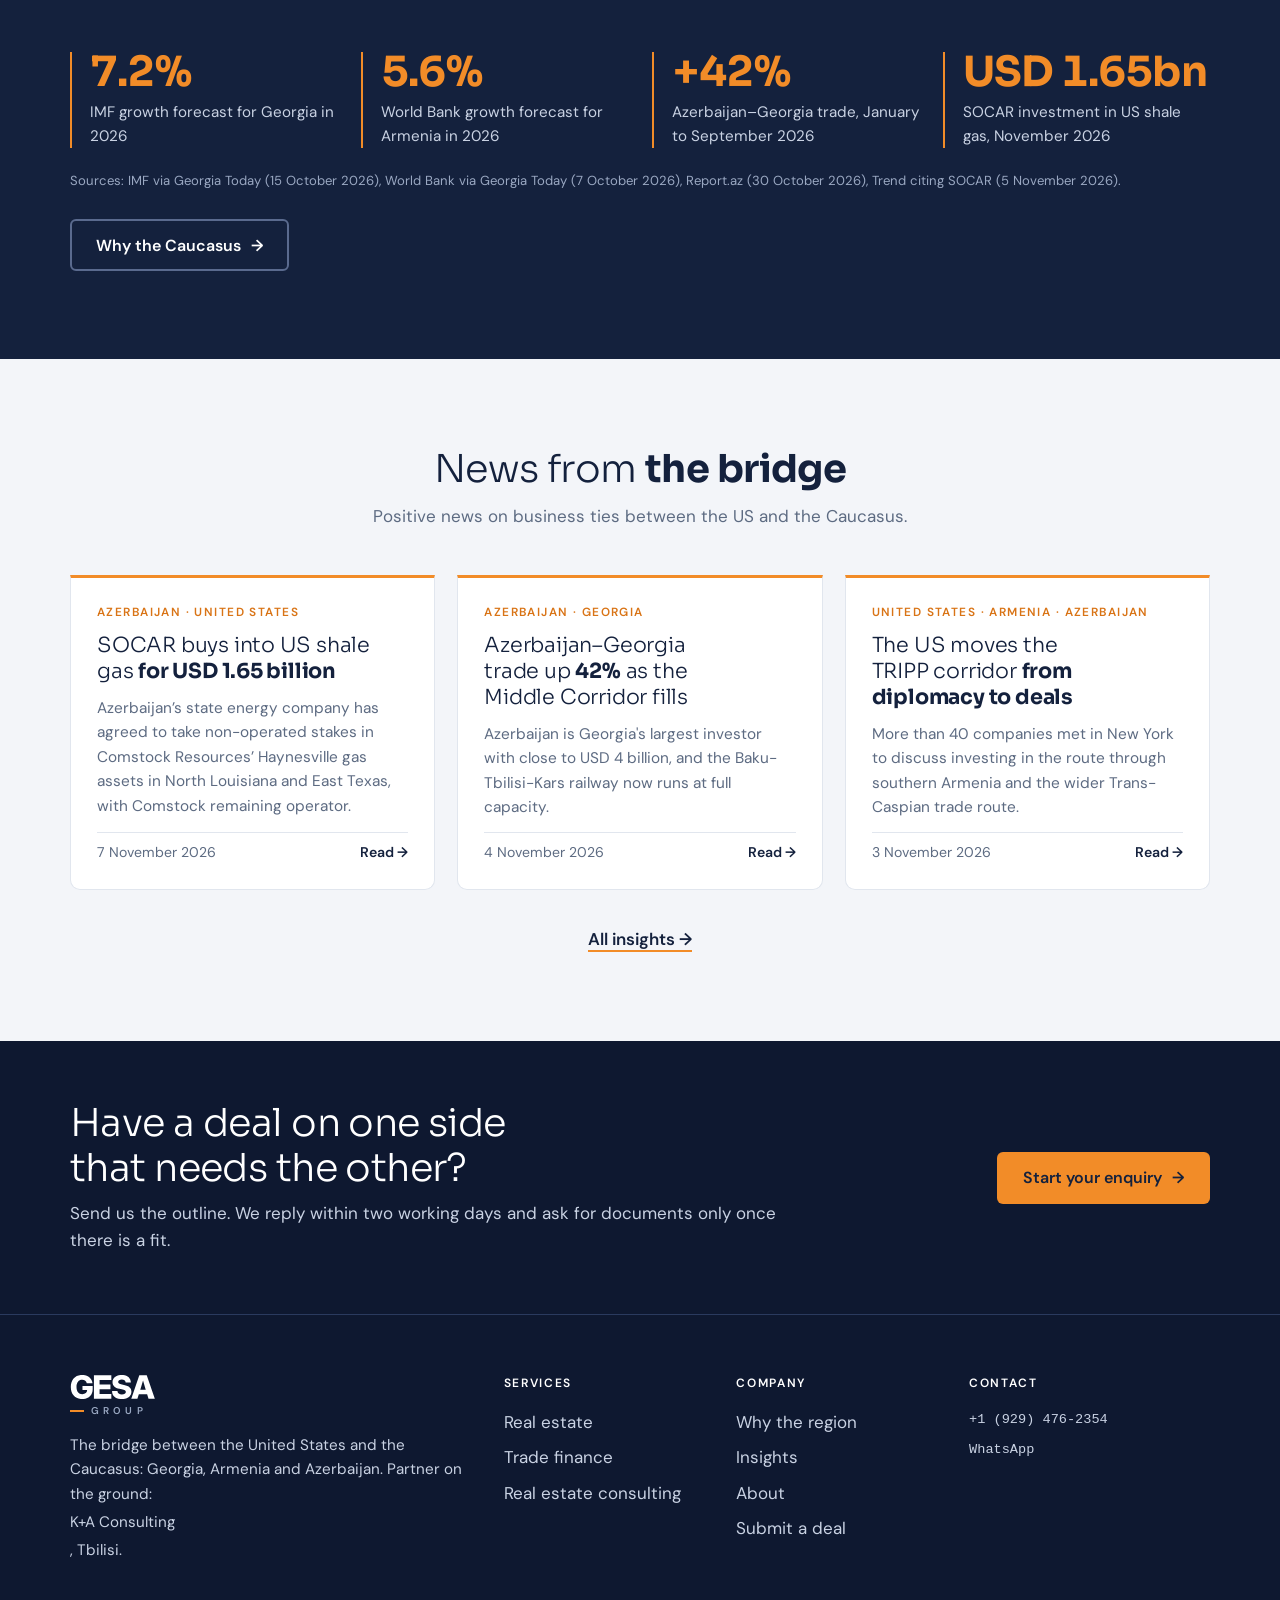
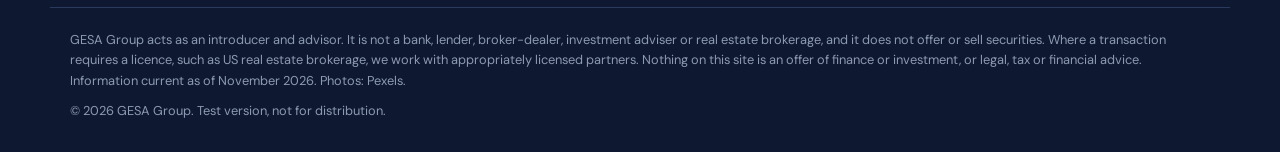
==== commit e2abbb20: "Shorter Florida record text [deploy] Co-Authored-By: Claude Opus 5.5 <noreply@anthropic.com> Claude-" ====
--- a/index.html
+++ b/index.html
@@ -105,7 +105,7 @@
       <article class="record"><p class="tag">Private client &middot; Debt</p><p class="fig">EUR 15m</p><p>Debt refinancing with UK and EU lenders for a private client.</p></article>
       <article class="record"><p class="tag">Armenia &middot; Trade finance</p><p class="fig">USD 4m</p><p>Bank credit line for a commodity trader operating between Armenia and Dubai.</p></article>
       <article class="record"><p class="tag">Armenia &amp; Azerbaijan</p><p class="fig">Prime assets</p><p>Several prime real estate transactions in Yerevan and Baku.</p></article>
-      <article class="record"><p class="tag">United States &middot; Real estate</p><p class="fig">USD 10m GDV</p><p>Portfolio of fix-and-flip projects in Florida over two years: permitted land plots and homes for renovation, taken through construction or refurbishment to sale.</p></article>
+      <article class="record"><p class="tag">United States &middot; Real estate</p><p class="fig">USD 10m GDV</p><p>Florida fix-and-flip portfolio over two years: buy land or homes, build or renovate, sell.</p></article>
     </div>
   </div>
 </section>
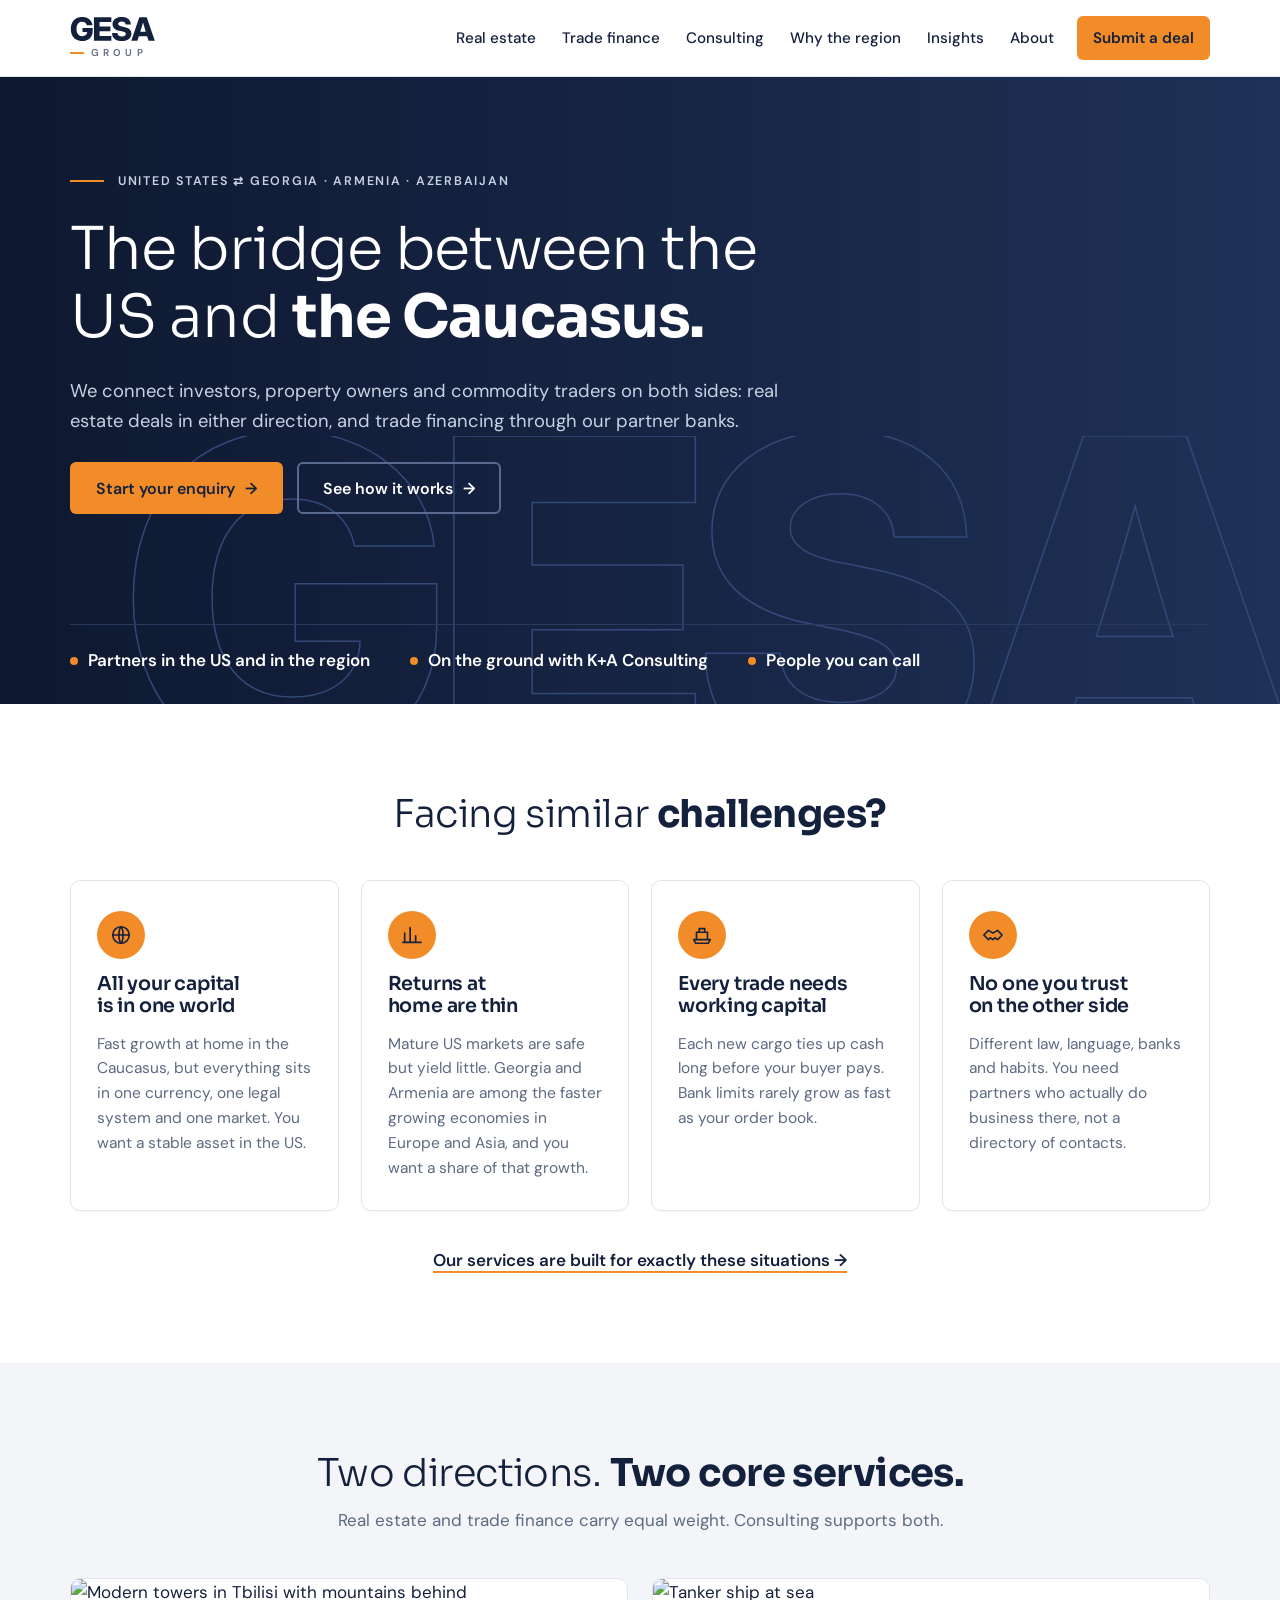
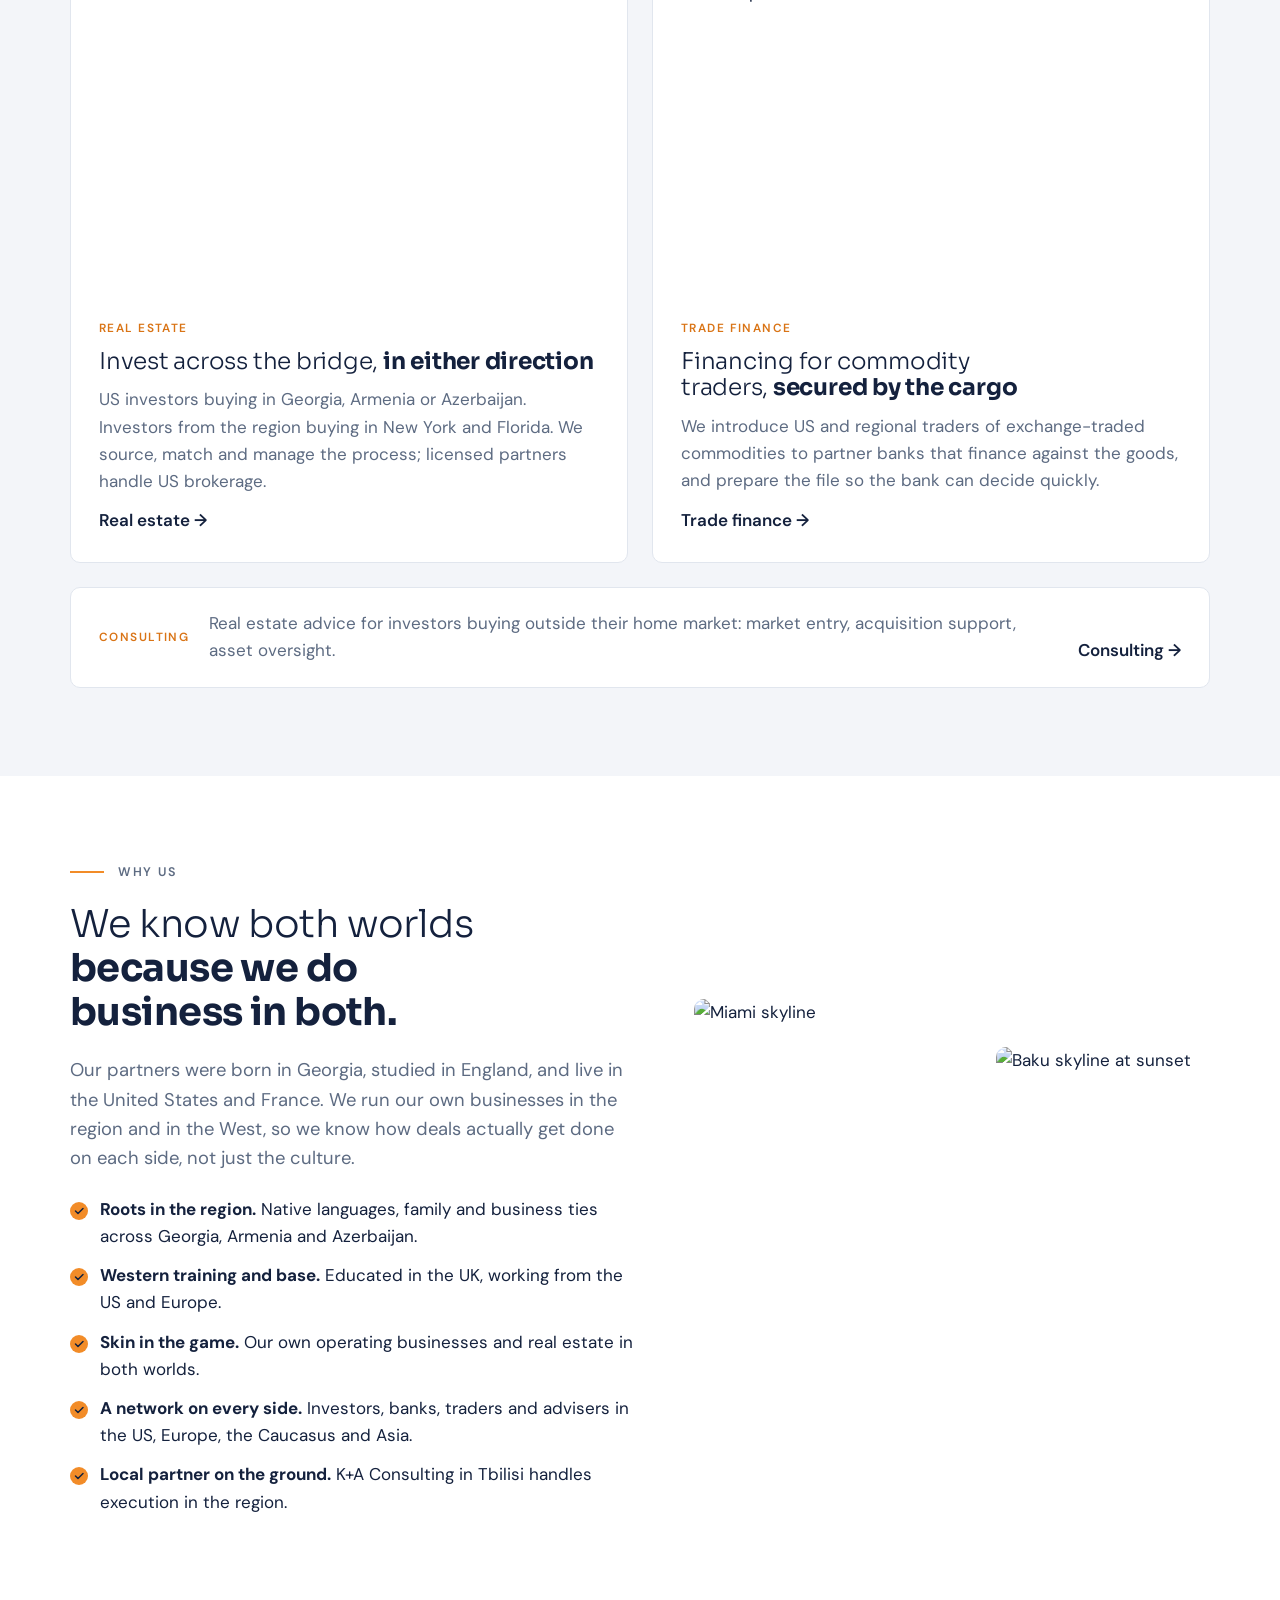
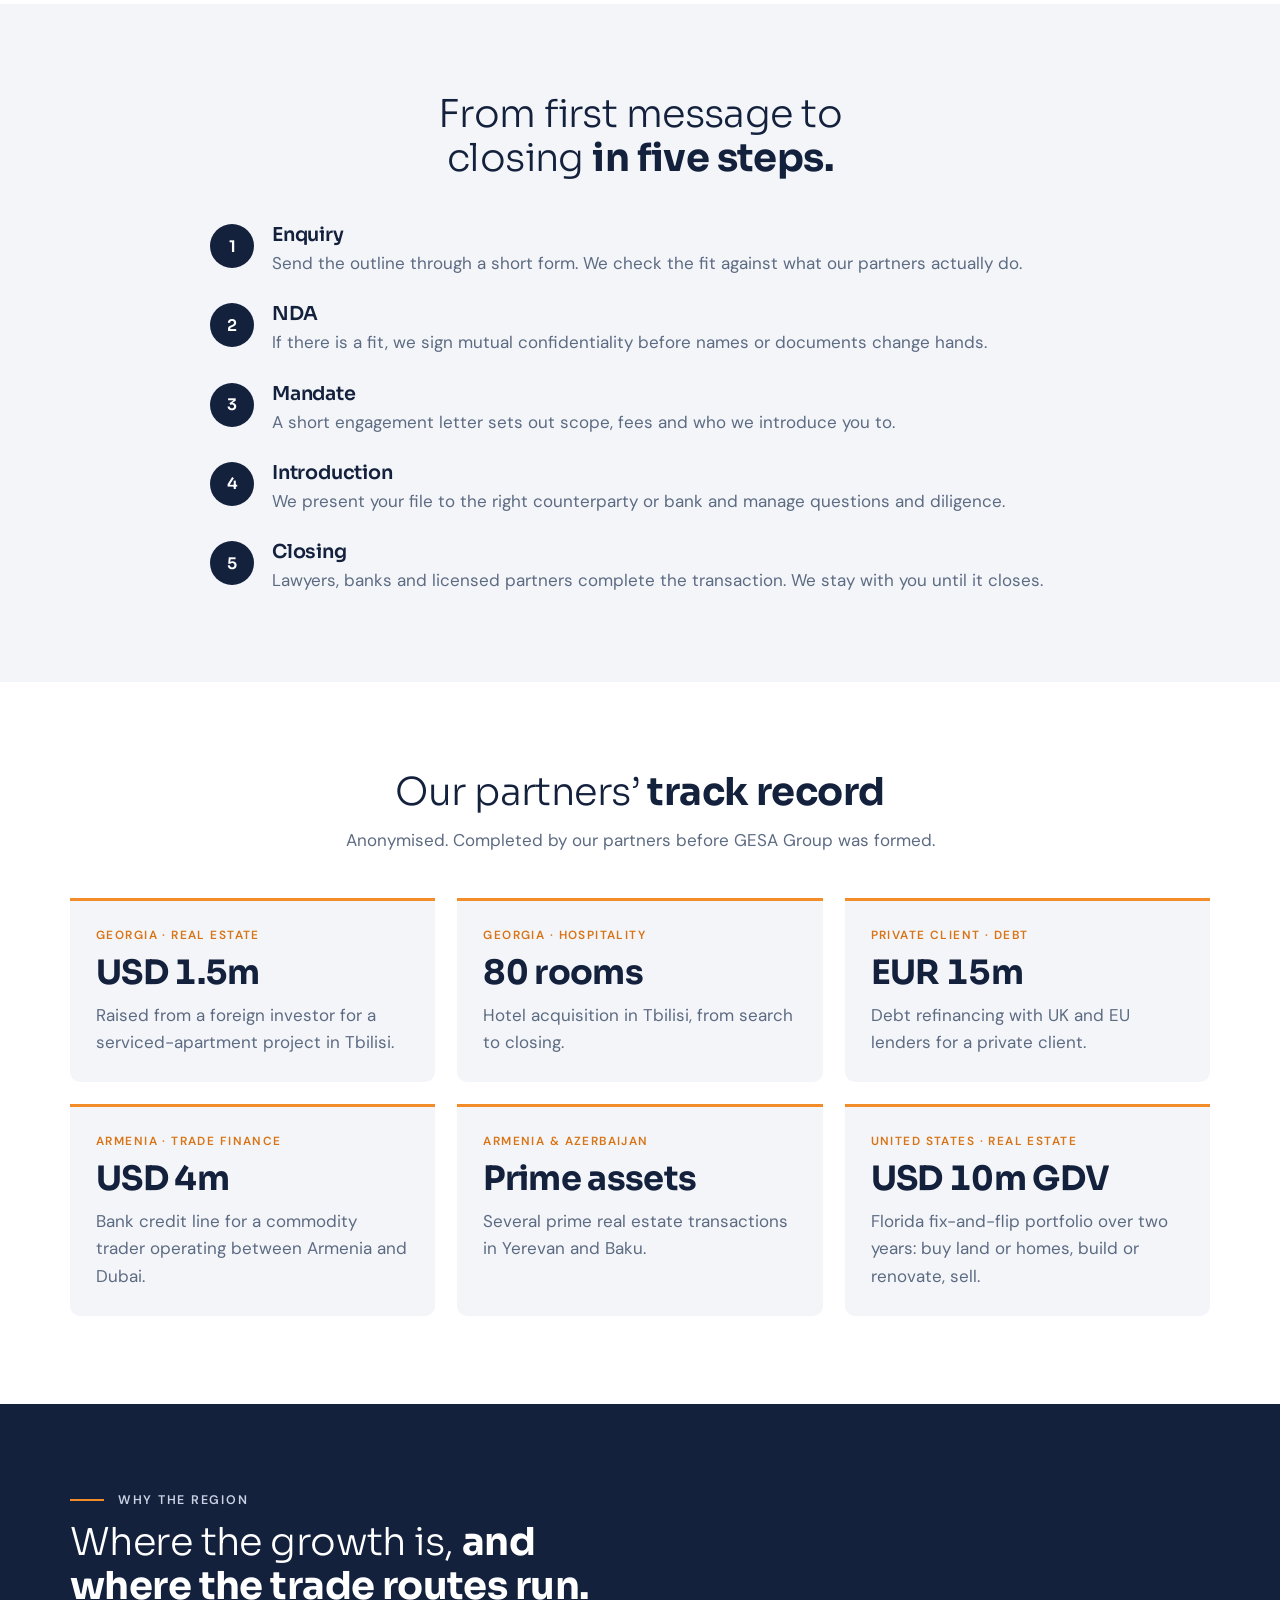
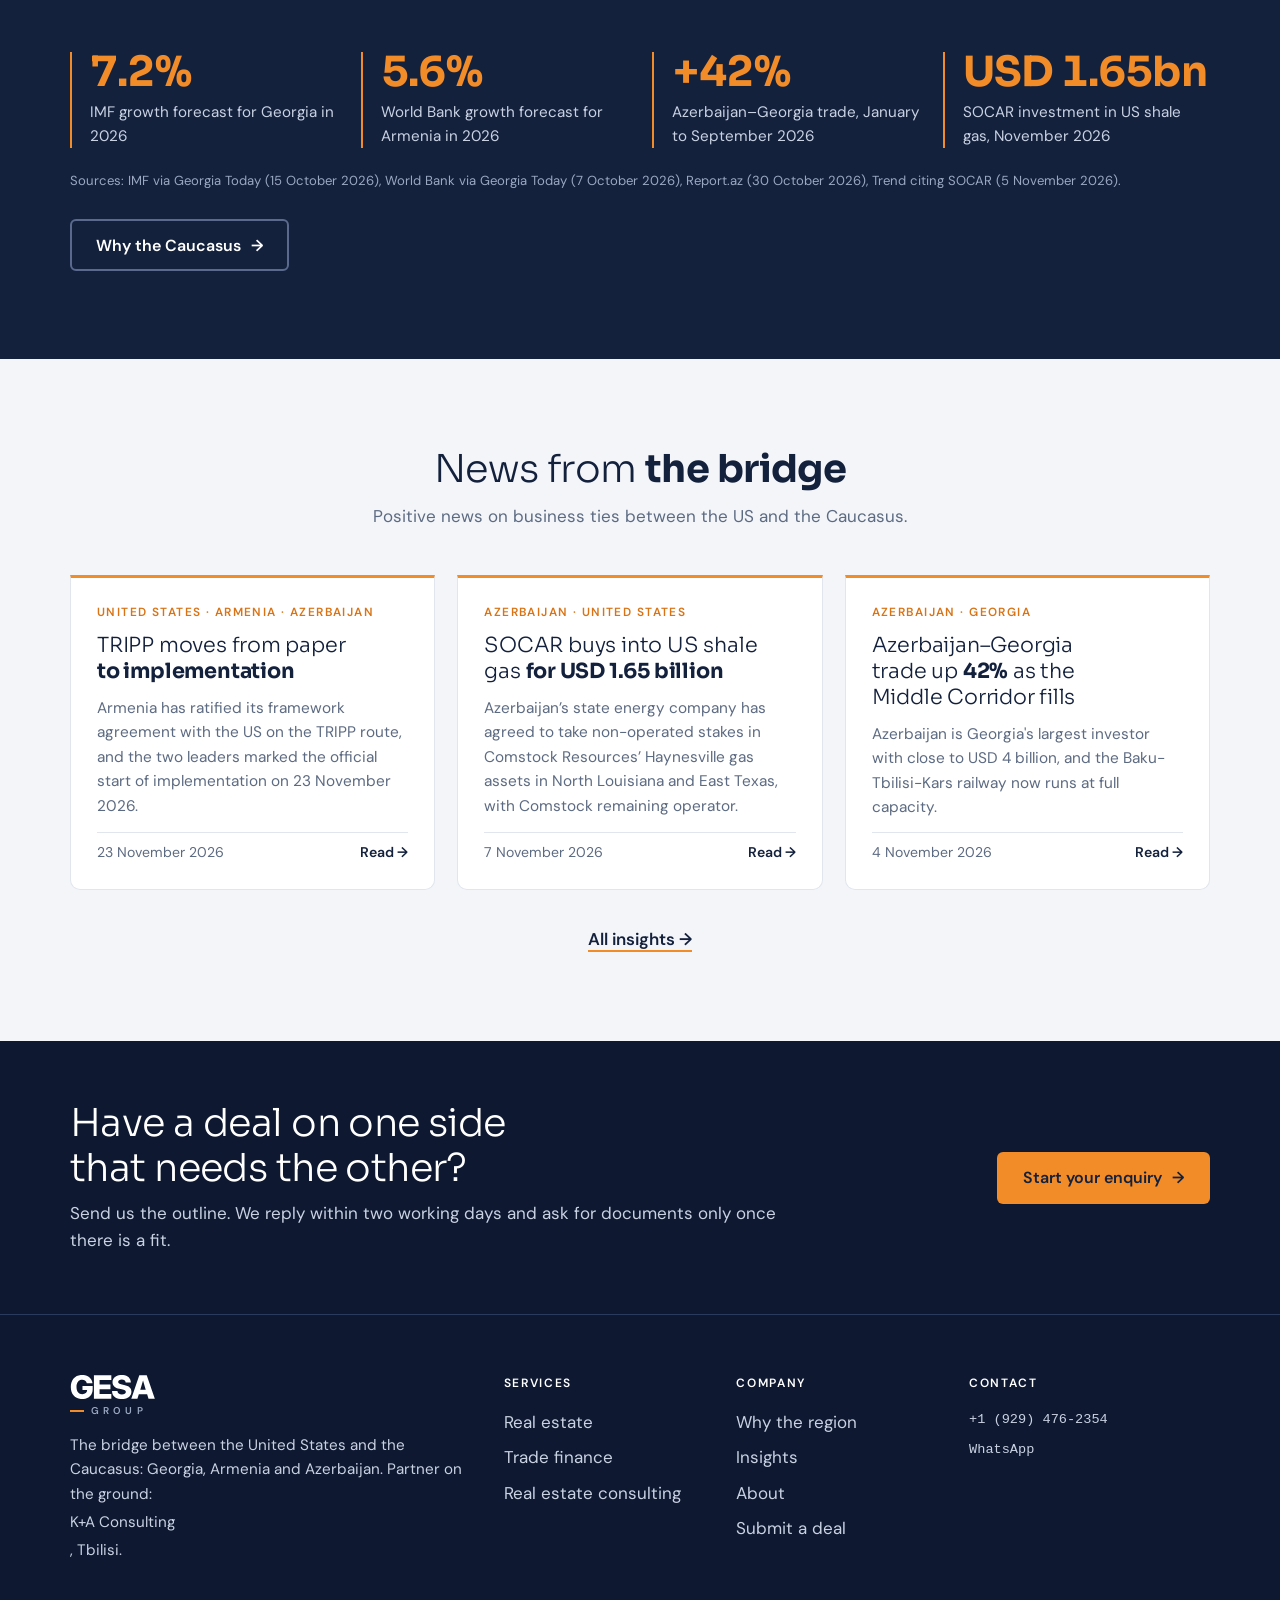
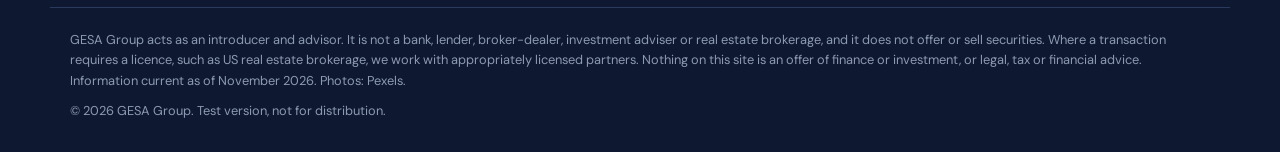
==== commit 2464b129: "Insights: TRIPP moves from paper to implementation [deploy] Co-Authored-By: Claude Opus 5.5 <noreply" ====
--- a/index.html
+++ b/index.html
@@ -126,7 +126,12 @@
 <section class="section alt">
   <div class="wrap">
     <div class="section-head center"><h2>News from <b>the bridge</b></h2><p class="muted">Positive news on business ties between the US and the Caucasus.</p></div>
-    <div class="ins-grid"><a class="ins-card" href="insights-socar-comstock-haynesville.html">
+    <div class="ins-grid"><a class="ins-card" href="insights-tripp-implementation-begins.html">
+  <p class="tag">United States &middot; Armenia &middot; Azerbaijan</p>
+  <h3>TRIPP moves from paper <b>to implementation</b></h3>
+  <p>Armenia has ratified its framework agreement with the US on the TRIPP route, and the two leaders marked the official start of implementation on 23 November 2026.</p>
+  <p class="ins-meta"><time datetime="2026-11-23">23 November 2026</time><span class="more">Read <span aria-hidden="true">&rarr;</span></span></p>
+</a><a class="ins-card" href="insights-socar-comstock-haynesville.html">
   <p class="tag">Azerbaijan &middot; United States</p>
   <h3>SOCAR buys into US shale gas <b>for USD 1.65 billion</b></h3>
   <p>Azerbaijan&rsquo;s state energy company has agreed to take non-operated stakes in Comstock Resources&rsquo; Haynesville gas assets in North Louisiana and East Texas, with Comstock remaining operator.</p>
@@ -136,11 +141,6 @@
   <h3>Azerbaijan&ndash;Georgia trade up <b>42%</b> as the Middle Corridor fills</h3>
   <p>Azerbaijan is Georgia's largest investor with close to USD 4 billion, and the Baku-Tbilisi-Kars railway now runs at full capacity.</p>
   <p class="ins-meta"><time datetime="2026-11-04">4 November 2026</time><span class="more">Read <span aria-hidden="true">&rarr;</span></span></p>
-</a><a class="ins-card" href="insights-tripp-corridor-from-diplomacy-to-deals.html">
-  <p class="tag">United States &middot; Armenia &middot; Azerbaijan</p>
-  <h3>The US moves the TRIPP corridor <b>from diplomacy to deals</b></h3>
-  <p>More than 40 companies met in New York to discuss investing in the route through southern Armenia and the wider Trans-Caspian trade route.</p>
-  <p class="ins-meta"><time datetime="2026-11-03">3 November 2026</time><span class="more">Read <span aria-hidden="true">&rarr;</span></span></p>
 </a></div>
     <p class="center-link"><a href="insights.html">All insights <span aria-hidden="true">&rarr;</span></a></p>
   </div>
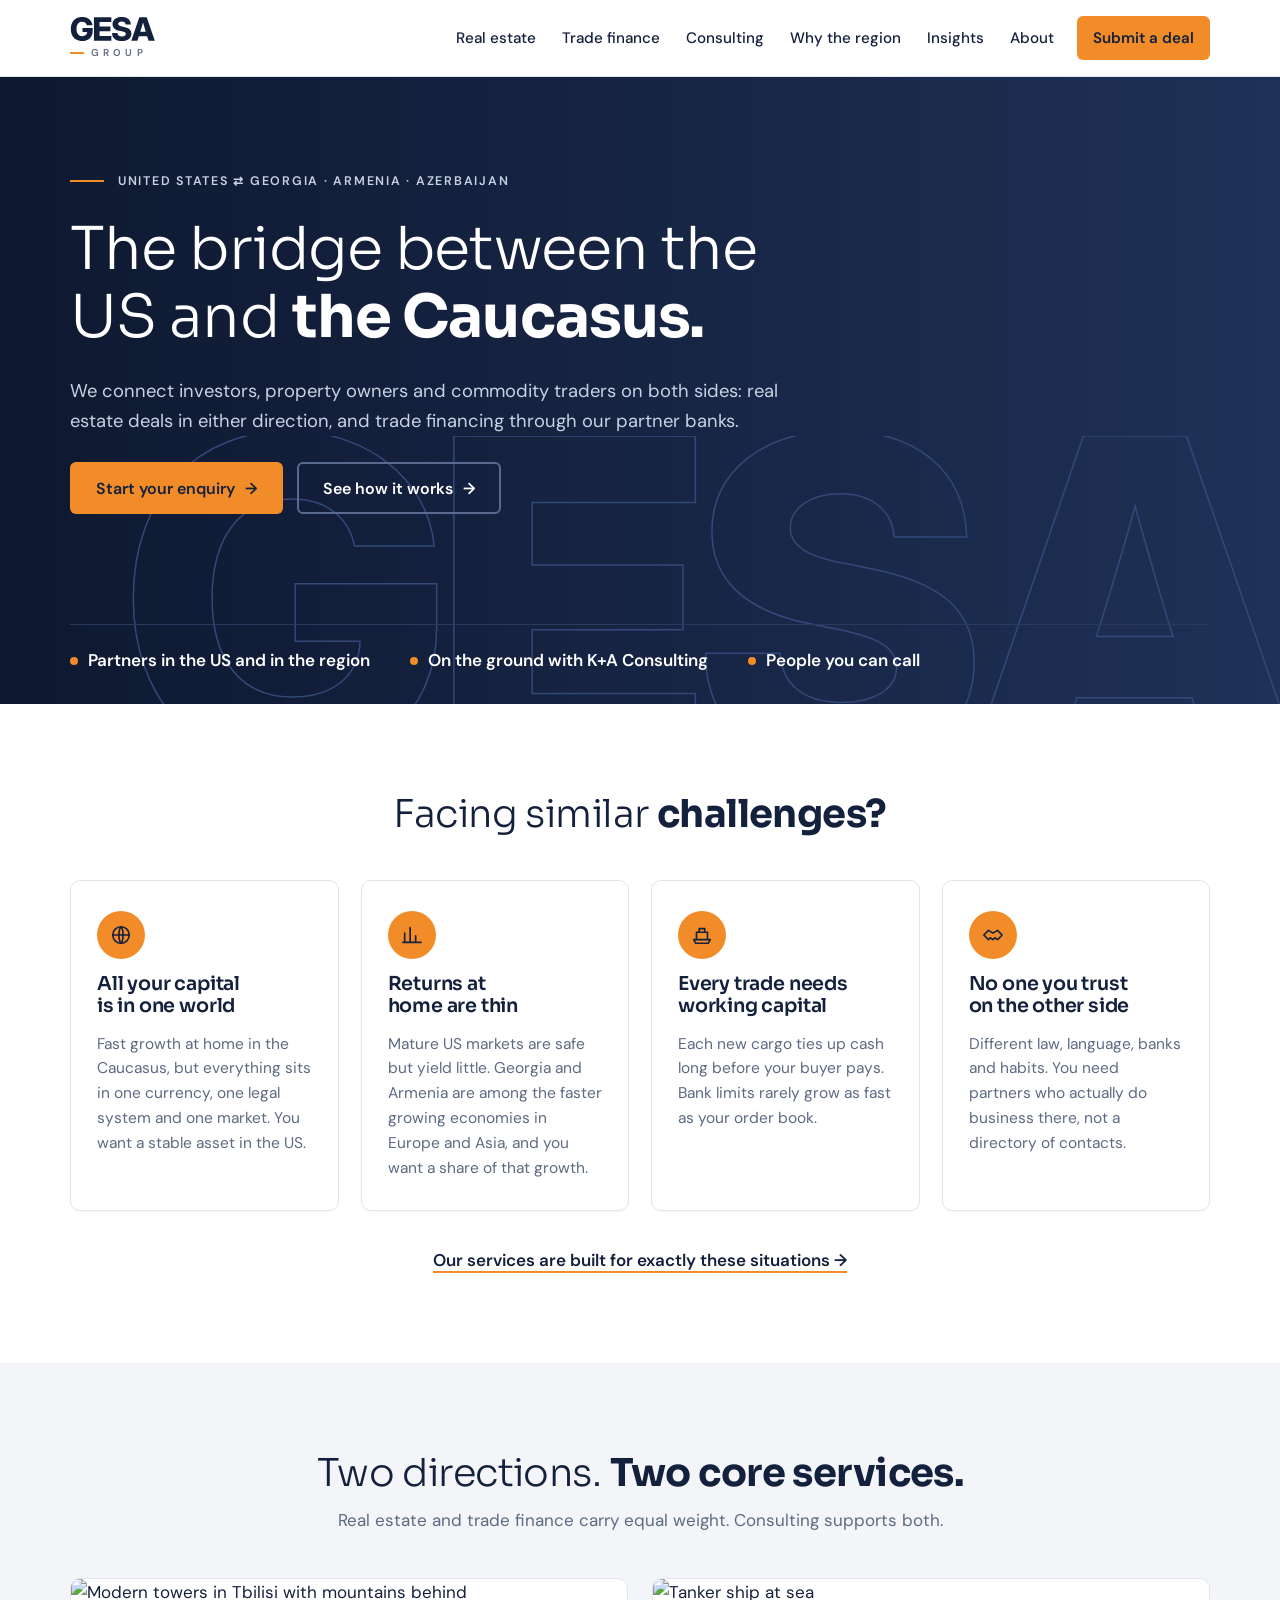
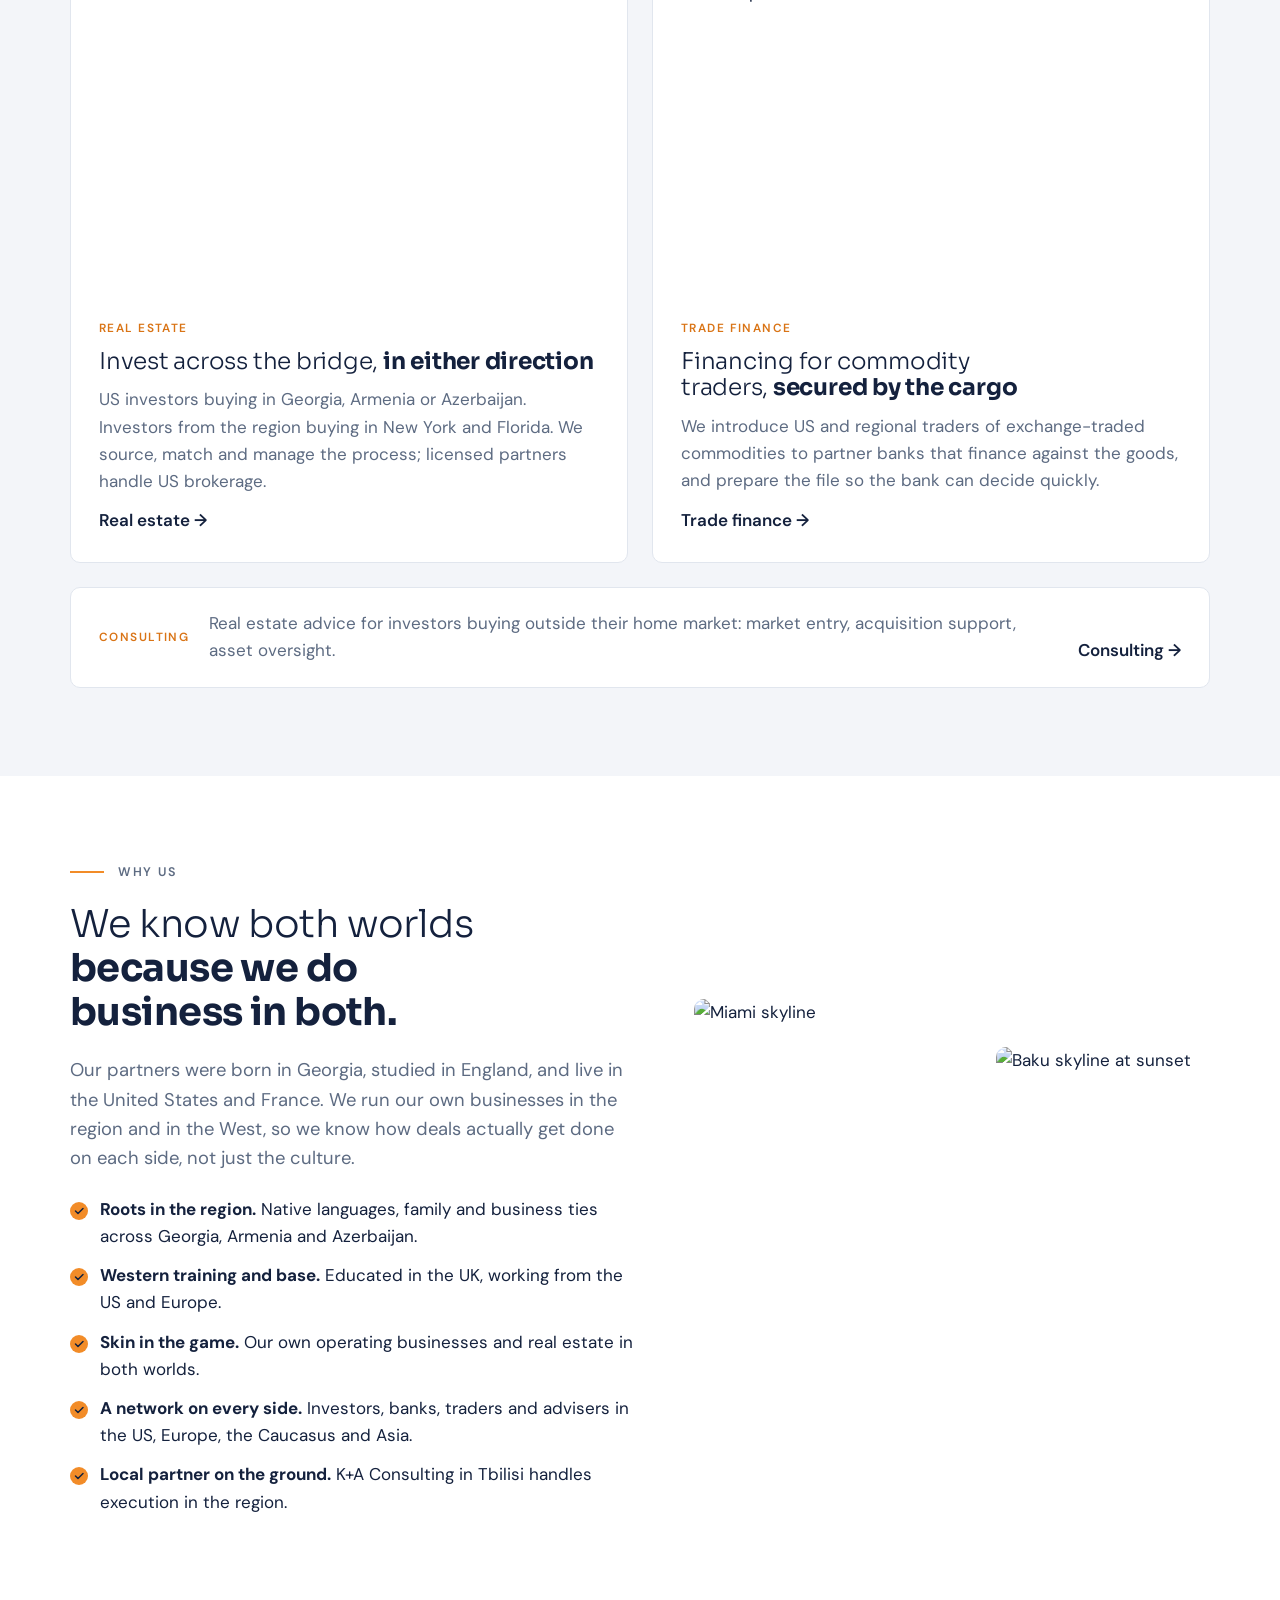
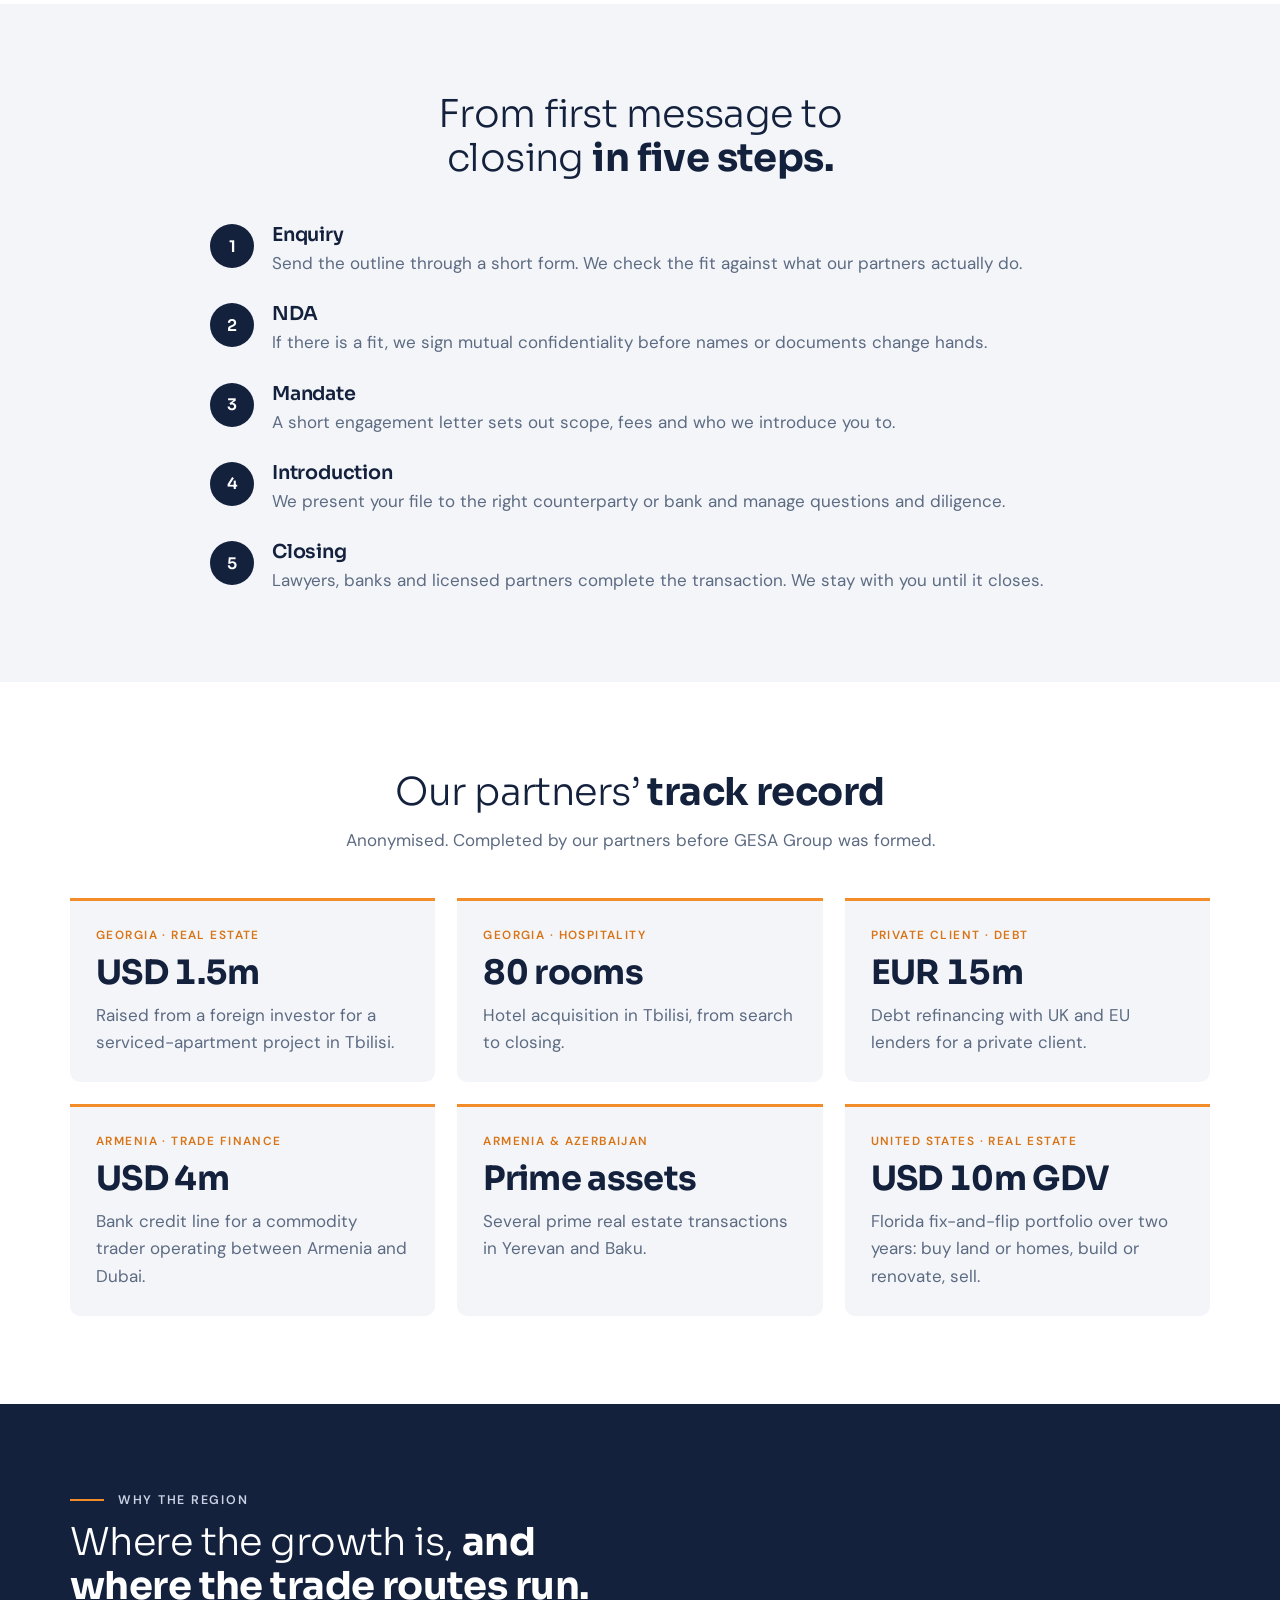
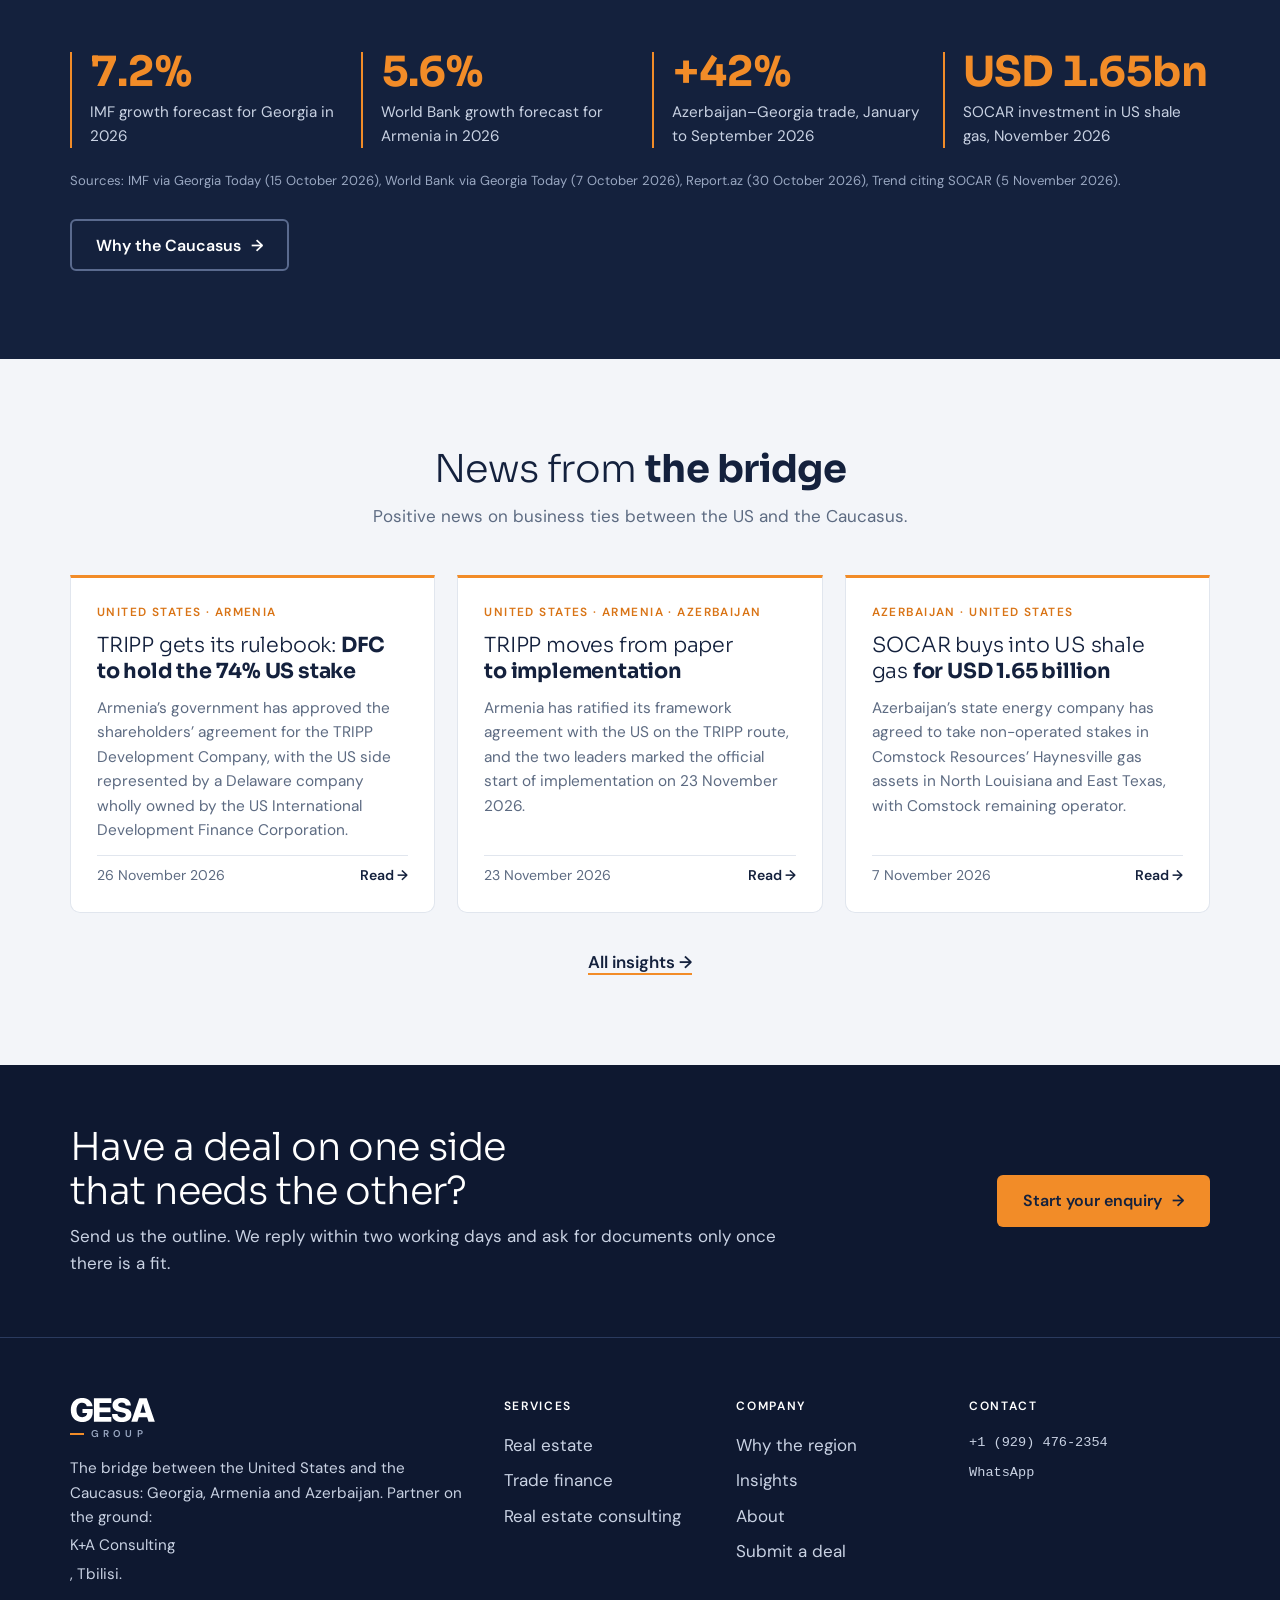
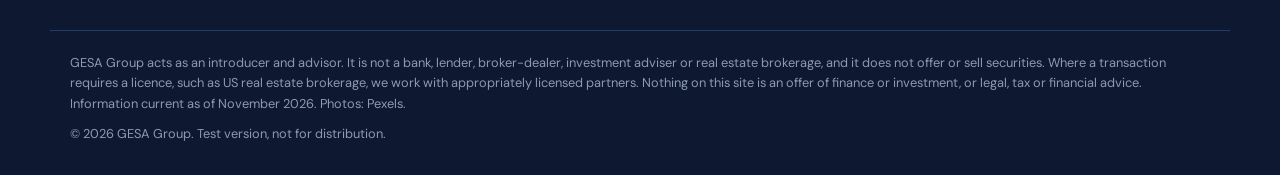
==== commit 94b81ea5: "Insights: TRIPP gets its rulebook, DFC to hold the 74% US stake [deploy] Co-Authored-By: Claude Opus" ====
--- a/index.html
+++ b/index.html
@@ -126,7 +126,12 @@
 <section class="section alt">
   <div class="wrap">
     <div class="section-head center"><h2>News from <b>the bridge</b></h2><p class="muted">Positive news on business ties between the US and the Caucasus.</p></div>
-    <div class="ins-grid"><a class="ins-card" href="insights-tripp-implementation-begins.html">
+    <div class="ins-grid"><a class="ins-card" href="insights-tripp-shareholders-agreement.html">
+  <p class="tag">United States &middot; Armenia</p>
+  <h3>TRIPP gets its rulebook: <b>DFC to hold the 74% US stake</b></h3>
+  <p>Armenia&rsquo;s government has approved the shareholders&rsquo; agreement for the TRIPP Development Company, with the US side represented by a Delaware company wholly owned by the US International Development Finance Corporation.</p>
+  <p class="ins-meta"><time datetime="2026-11-26">26 November 2026</time><span class="more">Read <span aria-hidden="true">&rarr;</span></span></p>
+</a><a class="ins-card" href="insights-tripp-implementation-begins.html">
   <p class="tag">United States &middot; Armenia &middot; Azerbaijan</p>
   <h3>TRIPP moves from paper <b>to implementation</b></h3>
   <p>Armenia has ratified its framework agreement with the US on the TRIPP route, and the two leaders marked the official start of implementation on 23 November 2026.</p>
@@ -136,11 +141,6 @@
   <h3>SOCAR buys into US shale gas <b>for USD 1.65 billion</b></h3>
   <p>Azerbaijan&rsquo;s state energy company has agreed to take non-operated stakes in Comstock Resources&rsquo; Haynesville gas assets in North Louisiana and East Texas, with Comstock remaining operator.</p>
   <p class="ins-meta"><time datetime="2026-11-07">7 November 2026</time><span class="more">Read <span aria-hidden="true">&rarr;</span></span></p>
-</a><a class="ins-card" href="insights-azerbaijan-georgia-trade-up-42.html">
-  <p class="tag">Azerbaijan &middot; Georgia</p>
-  <h3>Azerbaijan&ndash;Georgia trade up <b>42%</b> as the Middle Corridor fills</h3>
-  <p>Azerbaijan is Georgia's largest investor with close to USD 4 billion, and the Baku-Tbilisi-Kars railway now runs at full capacity.</p>
-  <p class="ins-meta"><time datetime="2026-11-04">4 November 2026</time><span class="more">Read <span aria-hidden="true">&rarr;</span></span></p>
 </a></div>
     <p class="center-link"><a href="insights.html">All insights <span aria-hidden="true">&rarr;</span></a></p>
   </div>
